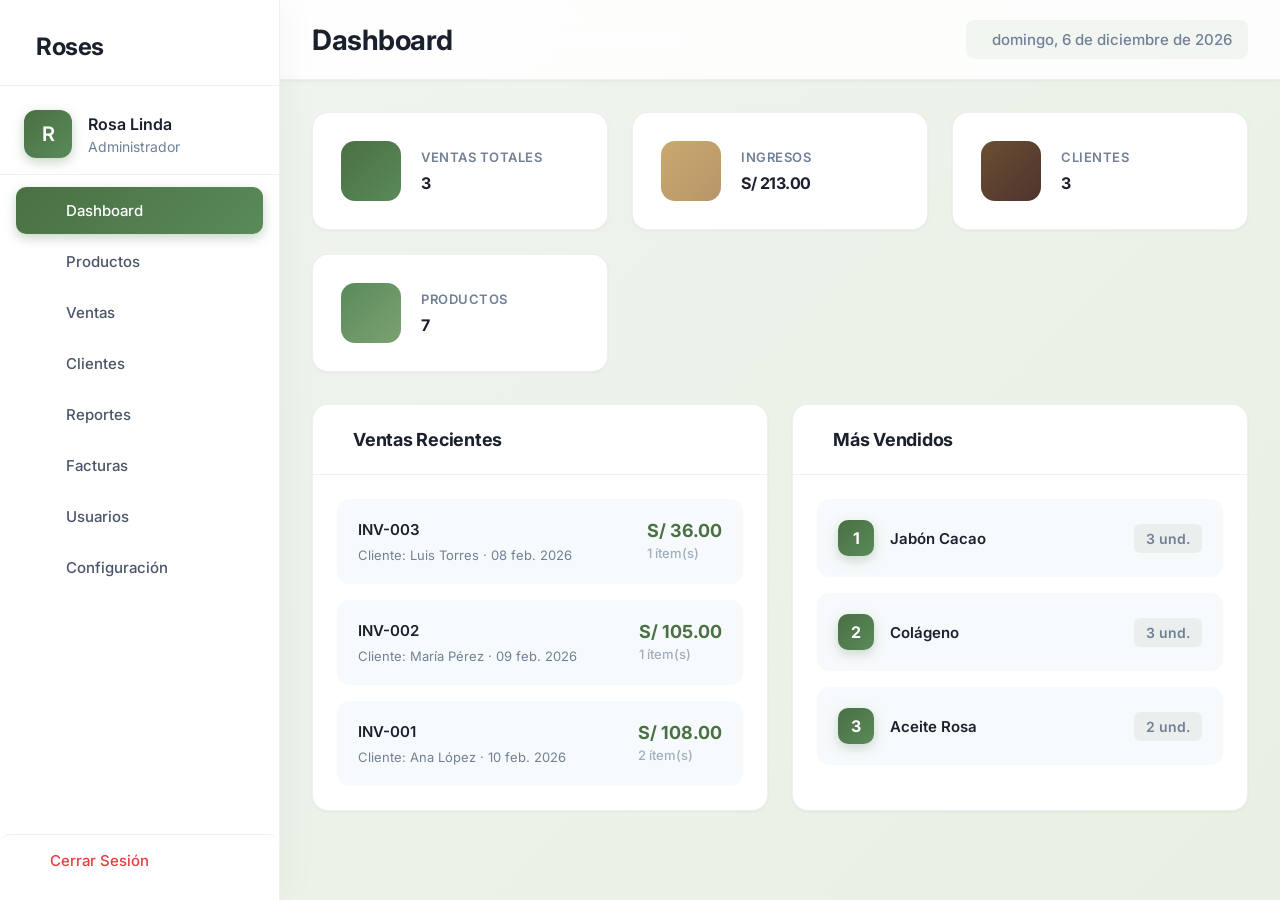
==== crm/admin.html @ fc4eac07 "Add files via upload" ====
<!DOCTYPE html>
<html lang="es">
<head>
  <meta charset="UTF-8" />
  <meta name="viewport" content="width=device-width, initial-scale=1.0"/>
  <title>Roses Bienestar CRM</title>
  <link href="https://fonts.googleapis.com/css2?family=Playfair+Display:wght@700;900&family=Inter:wght@400;500;600;700&display=swap" rel="stylesheet">
<link rel="stylesheet" href="https://use.fontawesome.com/releases/v6.4.0/css/all.css" crossorigin="anonymous">  <link rel="stylesheet" href="css/admin.css" type="text/css" />
  <link rel="stylesheet" href="css/pages.css" type="text/css" />
  <script src="/assets/js/toast.js" defer></script>
  <script src="js/admin.js" defer></script>
  <script src="js/pages.js" defer></script>

</head>

<body class="admin-body">
<div class="admin-container">

  <!-- ── SIDEBAR ── -->
  <aside class="admin-sidebar" id="adminSidebar">
    <div class="sidebar-header">
      <div class="logo-admin"><i class="fas fa-leaf"></i> <span>Roses</span></div>
      <button class="sidebar-close" id="sidebarClose"><i class="fas fa-times"></i></button>
    </div>

    <div class="user-info">
      <div class="user-avatar">R</div>
      <div class="user-details">
        <h3>Rosa Linda</h3>
        <p>Administrador</p>
      </div>
    </div>

    <nav class="admin-menu">
      <a href="#dashboard"   class="menu-item active" data-view="dashboard"><i class="fas fa-th-large"></i><span>Dashboard</span></a>
      <a href="#productos"   class="menu-item" data-view="products"><i class="fas fa-box"></i><span>Productos</span></a>
      <a href="#ventas"      class="menu-item" data-view="sales"><i class="fas fa-shopping-cart"></i><span>Ventas</span></a>
      <a href="#clientes"    class="menu-item" data-view="clients"><i class="fas fa-users"></i><span>Clientes</span></a>
      <a href="#reportes"    class="menu-item" data-view="reports"><i class="fas fa-chart-bar"></i><span>Reportes</span></a>
      <a href="#facturas"    class="menu-item" data-view="invoices"><i class="fas fa-file-invoice"></i><span>Facturas</span></a>
      <a href="#usuarios"    class="menu-item" data-view="users"><i class="fas fa-user-tie"></i><span>Usuarios</span></a>
      <a href="#configuracion" class="menu-item" data-view="settings"><i class="fas fa-cog"></i><span>Configuración</span></a>
    </nav>

    <a href="#" class="menu-item logout"><i class="fas fa-sign-out-alt"></i><span>Cerrar Sesión</span></a>
  </aside>

  <!-- ── MAIN ── -->
  <main class="admin-main">
    <div class="admin-topbar">
      <button class="sidebar-toggle" id="sidebarToggle"><i class="fas fa-bars"></i></button>
      <h1 class="page-title" id="pageTitle">Dashboard</h1>
      <div class="topbar-right">
        <div class="current-date">
          <i class="fas fa-calendar-alt"></i>
          <span id="currentDate"></span>
        </div>
      </div>
    </div>

    <div class="admin-content">

      <!-- ═══════════ DASHBOARD ═══════════ -->
      <section id="view-dashboard" class="view active">
        <section class="stats-grid">
          <div class="stat-card">
            <div class="stat-icon sales"><i class="fas fa-arrow-up"></i></div>
            <div class="stat-info"><h3>Ventas Totales</h3><p class="stat-value" id="dashSalesCount">0</p></div>
          </div>
          <div class="stat-card">
            <div class="stat-icon income"><i class="fas fa-money-bill-wave"></i></div>
            <div class="stat-info"><h3>Ingresos</h3><p class="stat-value" id="dashIncome">S/ 0.00</p></div>
          </div>
          <div class="stat-card">
            <div class="stat-icon clients"><i class="fas fa-users"></i></div>
            <div class="stat-info"><h3>Clientes</h3><p class="stat-value" id="dashClientsCount">0</p></div>
          </div>
          <div class="stat-card">
            <div class="stat-icon products"><i class="fas fa-box-open"></i></div>
            <div class="stat-info"><h3>Productos</h3><p class="stat-value" id="dashProductCount">0</p></div>
          </div>
        </section>

        <div class="dashboard-grid">
          <section class="dashboard-card">
            <div class="card-header">
              <h2 class="card-title"><i class="fas fa-chart-line"></i> Ventas Recientes</h2>
            </div>
            <div class="card-body">
              <div class="sales-list" id="dashRecentSales">
                <div class="empty-products" style="padding:2rem;">
                  <i class="fas fa-shopping-cart" style="font-size:2rem;display:block;margin-bottom:0.5rem;opacity:0.2;"></i>
                  <p>Sin ventas aún</p>
                </div>
              </div>
            </div>
          </section>

          <section class="dashboard-card">
            <div class="card-header">
              <h2 class="card-title"><i class="fas fa-star"></i> Más Vendidos</h2>
            </div>
            <div class="card-body">
              <div class="products-list" id="dashTopProducts">
                <div class="empty-products" style="padding:2rem;">
                  <i class="fas fa-box" style="font-size:2rem;display:block;margin-bottom:0.5rem;opacity:0.2;"></i>
                  <p>Sin datos aún</p>
                </div>
              </div>
            </div>
          </section>
        </div>
      </section>

      <!-- ═══════════ PRODUCTOS ═══════════ -->
      <section id="view-products" class="view">
        <div class="products-header">
          <div class="products-header-left">
            <h2>Catálogo de Productos</h2>
            <span id="productsCount">0 productos registrados</span>
          </div>
          <button class="btn-add-product" id="btnAddProduct">
            <i class="fas fa-plus"></i> Nuevo Producto
          </button>
        </div>
        <div class="products-toolbar">
          <div class="search-box">
            <i class="fas fa-search"></i>
            <input type="text" id="searchProducts" placeholder="Buscar productos...">
          </div>
          <select class="filter-select" id="filterCategory">
            <option value="">Todas las categorías</option>
          </select>
          <button type="button" class="btn-manage-cats-toolbar" id="btnManageCatsToolbar">
            <i class="fas fa-tags"></i> Categorías
          </button>
        </div>
        <div class="product-cards-grid" id="productCardsGrid"></div>
      </section>

      <!-- ═══════════ VENTAS ═══════════ -->
      <section id="view-sales" class="view">
        <div class="page-header">
          <div class="page-header-left">
            <h2>Gestión de Ventas</h2>
            <span id="salesCountLabel">0 ventas registradas</span>
          </div>
          <button class="btn-add-product" id="btnAddSale">
            <i class="fas fa-plus"></i> Nueva Venta
          </button>
        </div>

        <div class="page-stats-row">
          <div class="mini-stat">
            <i class="fas fa-money-bill-wave"></i>
            <div><span id="salesTotalIncome">S/ 0.00</span><p>Total ingresos</p></div>
          </div>
          <div class="mini-stat">
            <i class="fas fa-shopping-bag"></i>
            <div><span id="salesTotalItems">0</span><p>Ítems vendidos</p></div>
          </div>
          <div class="mini-stat">
            <i class="fas fa-check-circle"></i>
            <div><span id="salesPaidCount">0</span><p>Ventas pagadas</p></div>
          </div>
          <div class="mini-stat">
            <i class="fas fa-clock"></i>
            <div><span id="salesPendingCount">0</span><p>Pendientes</p></div>
          </div>
        </div>

        <div class="products-toolbar">
          <div class="search-box">
            <i class="fas fa-search"></i>
            <input type="text" id="searchSales" placeholder="Buscar por factura o cliente...">
          </div>
          <select class="filter-select" id="filterSalesStatus">
            <option value="">Todos los estados</option>
            <option value="pagado">Pagado</option>
            <option value="pendiente">Pendiente</option>
            <option value="cancelado">Cancelado</option>
          </select>
        </div>

        <div class="table-wrapper">
          <table class="data-table" id="salesTable">
            <thead>
              <tr>
                <th>Factura</th>
                <th>Cliente</th>
                <th>Fecha</th>
                <th>Ítems</th>
                <th>Total</th>
                <th>Estado</th>
                <th>Acciones</th>
              </tr>
            </thead>
            <tbody id="salesTableBody"></tbody>
          </table>
        </div>

        <!-- Vista móvil: tarjetas -->
        <div class="mobile-list" id="salesMobileList"></div>
      </section>

      <!-- ═══════════ CLIENTES ═══════════ -->
      <section id="view-clients" class="view">
        <div class="page-header">
          <div class="page-header-left">
            <h2>Gestión de Clientes</h2>
            <span id="clientsCountLabel">0 clientes registrados</span>
          </div>
          <button class="btn-add-product" id="btnAddClient">
            <i class="fas fa-user-plus"></i> Nuevo Cliente
          </button>
        </div>

        <div class="products-toolbar">
          <div class="search-box">
            <i class="fas fa-search"></i>
            <input type="text" id="searchClients" placeholder="Buscar por nombre, email o teléfono...">
          </div>
          <select class="filter-select" id="filterClientsStatus">
            <option value="">Todos</option>
            <option value="activo">Activos</option>
            <option value="inactivo">Inactivos</option>
          </select>
        </div>

        <div class="clients-grid" id="clientsGrid"></div>
      </section>

      <!-- ═══════════ REPORTES ═══════════ -->
      <section id="view-reports" class="view">
        <div class="page-header">
          <div class="page-header-left">
            <h2>Reportes y Análisis</h2>
            <span>Resumen general del negocio</span>
          </div>
          <div style="display:flex;gap:0.75rem;flex-wrap:wrap;">
            <select class="filter-select" id="reportPeriod">
              <option value="week">Esta semana</option>
              <option value="month" selected>Este mes</option>
              <option value="year">Este año</option>
              <option value="all">Todo el tiempo</option>
            </select>
            <button class="btn-export" id="btnExportReport">
              <i class="fas fa-download"></i> Exportar
            </button>
          </div>
        </div>

        <div class="reports-grid">
          <div class="report-card big">
            <div class="report-card-header">
              <h3><i class="fas fa-chart-line"></i> Ingresos por Mes</h3>
            </div>
            <div class="report-chart-area" id="incomeChartArea">
              <div class="chart-bars" id="incomeChart"></div>
            </div>
          </div>

          <div class="report-card">
            <div class="report-card-header">
              <h3><i class="fas fa-tags"></i> Ventas por Categoría</h3>
            </div>
            <div class="report-list" id="categoryReport"></div>
          </div>

          <div class="report-card">
            <div class="report-card-header">
              <h3><i class="fas fa-trophy"></i> Top Clientes</h3>
            </div>
            <div class="report-list" id="topClientsReport"></div>
          </div>

          <div class="report-card">
            <div class="report-card-header">
              <h3><i class="fas fa-box"></i> Stock Bajo</h3>
            </div>
            <div class="report-list" id="lowStockReport"></div>
          </div>
        </div>
      </section>

      <!-- ═══════════ FACTURAS ═══════════ -->
      <section id="view-invoices" class="view">
        <div class="page-header">
          <div class="page-header-left">
            <h2>Facturas</h2>
            <span id="invoicesCountLabel">0 facturas emitidas</span>
          </div>
          <button class="btn-add-product" id="btnAddInvoice">
            <i class="fas fa-plus"></i> Nueva Factura
          </button>
        </div>

        <div class="products-toolbar">
          <div class="search-box">
            <i class="fas fa-search"></i>
            <input type="text" id="searchInvoices" placeholder="Buscar por número o cliente...">
          </div>
          <select class="filter-select" id="filterInvoiceStatus">
            <option value="">Todos los estados</option>
            <option value="emitida">Emitida</option>
            <option value="pagada">Pagada</option>
            <option value="vencida">Vencida</option>
            <option value="anulada">Anulada</option>
          </select>
        </div>

        <div class="table-wrapper">
          <table class="data-table" id="invoicesTable">
            <thead>
              <tr>
                <th>N° Factura</th>
                <th>Cliente</th>
                <th>Emisión</th>
                <th>Vencimiento</th>
                <th>Subtotal</th>
                <th>IGV</th>
                <th>Total</th>
                <th>Estado</th>
                <th>Acciones</th>
              </tr>
            </thead>
            <tbody id="invoicesTableBody"></tbody>
          </table>
        </div>

        <!-- Vista móvil: tarjetas -->
        <div class="mobile-list" id="invoicesMobileList"></div>
      </section>

      <!-- ═══════════ USUARIOS ═══════════ -->
      <section id="view-users" class="view">
        <div class="page-header">
          <div class="page-header-left">
            <h2>Usuarios del Sistema</h2>
            <span id="usersCountLabel">0 usuarios registrados</span>
          </div>
          <button class="btn-add-product" id="btnAddUser">
            <i class="fas fa-user-plus"></i> Nuevo Usuario
          </button>
        </div>

        <div class="users-grid" id="usersGrid"></div>
      </section>

      <!-- ═══════════ CONFIGURACIÓN ═══════════ -->
      <section id="view-settings" class="view">
        <div class="page-header">
          <div class="page-header-left">
            <h2>Configuración</h2>
            <span>Personaliza tu sistema</span>
          </div>
        </div>

        <div class="settings-grid">

          <div class="settings-card">
            <div class="settings-card-header">
              <i class="fas fa-store"></i>
              <h3>Datos del Negocio</h3>
            </div>
            <div class="settings-body">
              <div class="form-group" style="margin-bottom:1rem;">
                <label>Nombre del negocio</label>
                <input type="text" id="settingBusinessName" value="Roses Bienestar">
              </div>
              <div class="form-group" style="margin-bottom:1rem;">
                <label>RUC / DNI</label>
                <input type="text" id="settingRUC" placeholder="20XXXXXXXXX">
              </div>
              <div class="form-group" style="margin-bottom:1rem;">
                <label>Dirección</label>
                <input type="text" id="settingAddress" placeholder="Calle, N°, Ciudad">
              </div>
              <div class="form-group" style="margin-bottom:1rem;">
                <label>Teléfono</label>
                <input type="text" id="settingPhone" placeholder="+51 9XX XXX XXX">
              </div>
              <div class="form-group" style="margin-bottom:1.5rem;">
                <label>Email de contacto</label>
                <input type="email" id="settingEmail" placeholder="contacto@roses.pe">
              </div>
              <button class="btn btn-primary" onclick="saveSettings()">
                <i class="fas fa-save"></i> Guardar cambios
              </button>
            </div>
          </div>

          <div class="settings-card">
            <div class="settings-card-header">
              <i class="fas fa-file-invoice"></i>
              <h3>Configuración de Facturas</h3>
            </div>
            <div class="settings-body">
              <div class="form-group" style="margin-bottom:1rem;">
                <label>Prefijo de factura</label>
                <input type="text" id="settingInvPrefix" value="INV-" placeholder="INV-">
              </div>
              <div class="form-group" style="margin-bottom:1rem;">
                <label>IGV (%)</label>
                <input type="number" id="settingIGV" value="18" min="0" max="100">
              </div>
              <div class="form-group" style="margin-bottom:1rem;">
                <label>Días de vencimiento</label>
                <input type="number" id="settingDueDays" value="30" min="1">
              </div>
              <div class="form-group" style="margin-bottom:1rem;">
                <label>Nota en facturas</label>
                <textarea id="settingInvNote" rows="3" placeholder="Gracias por su compra..."></textarea>
              </div>
              <button class="btn btn-primary" onclick="saveSettings()">
                <i class="fas fa-save"></i> Guardar cambios
              </button>
            </div>
          </div>

          <div class="settings-card">
            <div class="settings-card-header">
              <i class="fas fa-shield-alt"></i>
              <h3>Seguridad</h3>
            </div>
            <div class="settings-body">
              <div class="form-group" style="margin-bottom:1rem;">
                <label>Contraseña actual</label>
                <input type="password" placeholder="••••••••">
              </div>
              <div class="form-group" style="margin-bottom:1rem;">
                <label>Nueva contraseña</label>
                <input type="password" placeholder="••••••••">
              </div>
              <div class="form-group" style="margin-bottom:1.5rem;">
                <label>Confirmar contraseña</label>
                <input type="password" placeholder="••••••••">
              </div>
              <button class="btn btn-primary" onclick="showToast('Contraseña actualizada ✓')">
                <i class="fas fa-lock"></i> Cambiar contraseña
              </button>
            </div>
          </div>

          <div class="settings-card danger-zone">
            <div class="settings-card-header">
              <i class="fas fa-exclamation-triangle"></i>
              <h3>Zona de Peligro</h3>
            </div>
            <div class="settings-body">
              <p class="danger-desc">Estas acciones son irreversibles. Procede con cuidado.</p>
              <div style="display:flex;flex-direction:column;gap:0.75rem;margin-top:1rem;">
                <button class="btn btn-danger" onclick="if(confirm('¿Limpiar TODAS las ventas? Esta acción no se puede deshacer.')) { allSales=[]; saveSales(); renderSalesTable(); showToast('Ventas eliminadas'); }">
                  <i class="fas fa-trash-alt"></i> Limpiar todas las ventas
                </button>
                <button class="btn btn-danger" onclick="if(confirm('¿Eliminar TODOS los clientes?')) { allClients=[]; saveClients(); renderClientsGrid(); showToast('Clientes eliminados'); }">
                  <i class="fas fa-users-slash"></i> Eliminar todos los clientes
                </button>
                <button class="btn btn-danger" onclick="if(confirm('¿Restablecer TODO el sistema? Se perderán todos los datos.')) { localStorage.clear(); location.reload(); }">
                  <i class="fas fa-bomb"></i> Resetear sistema completo
                </button>
              </div>
            </div>
          </div>

        </div>
      </section>

    </div><!-- /admin-content -->
  </main>

  <!-- LOADER -->
  <div class="loading-overlay" id="pageLoader">
    <i class="fas fa-leaf loader-icon"></i>
  </div>

  <!-- ═══════════════ MODAL PRODUCTO ═══════════════ -->
  <div class="product-modal-overlay" id="productModalOverlay">
    <div class="product-modal">
      <div class="product-modal-header">
        <h2 id="modalTitle">Nuevo Producto</h2>
        <button class="modal-close" id="btnCloseModal"><i class="fas fa-times"></i></button>
      </div>
      <div class="product-modal-body">
        <form id="productForm">
          <div class="form-row" style="margin-bottom:1.2rem;">
            <div class="form-group">
              <label>ID</label>
              <input type="number" id="productId" disabled>
            </div>
            <div class="form-group">
              <label>Nombre *</label>
              <input type="text" id="productName" required placeholder="Ej: Aceite de Romero">
            </div>
          </div>
          <div class="form-row" style="margin-bottom:1.2rem;">
            <div class="form-group">
              <label>Imagen *</label>
              <div style="display:flex;gap:0.7rem;">
                <input type="url" id="productImage" placeholder="URL de imagen" required style="flex:1;">
                <input type="file" id="fileInput" accept="image/*" style="display:none;">
                <button type="button" class="btn-upload-image" id="btnUploadImage">
                  <i class="fas fa-cloud-upload-alt"></i> Subir
                </button>
              </div>
              <div style="margin-top:0.75rem;">
                <img id="imagePreview" src="" alt="Vista previa"
                     style="max-width:160px;border-radius:10px;display:none;box-shadow:0 4px 12px rgba(0,0,0,0.1);">
              </div>
            </div>
            <div class="form-group">
              <label>Categoría *</label>
              <div class="category-field-wrapper">
                <select id="productCategory" required>
                  <option value="">-- Seleccionar --</option>
                </select>
                <button type="button" class="btn-manage-cats" id="btnManageCatsForm" title="Gestionar categorías">
                  <i class="fas fa-tags"></i> Gestionar
                </button>
              </div>
            </div>
          </div>
          <div class="form-group" style="margin-bottom:1.2rem;">
            <label>Descripción *</label>
            <textarea id="productDescription" rows="3" required placeholder="Descripción del producto..."></textarea>
          </div>
          <div class="form-row" style="margin-bottom:1.2rem;">
            <div class="form-group">
              <label>Stock *</label>
              <input type="number" id="productStock" min="0" required placeholder="Ej: 50">
            </div>
            <div class="form-group">
              <label>¿Destacar?</label>
              <div class="checkbox-group">
                <input type="checkbox" id="productBestSelling">
                <label for="productBestSelling">Marcar como más vendido</label>
              </div>
            </div>
          </div>
          <div style="margin-bottom:1.5rem;">
            <label class="presentations-label">Presentaciones *</label>
            <div style="margin-top:0.7rem;" id="presentationsContainer"></div>
            <button type="button" class="btn-add-presentation-modal" id="btnAddPresentation">
              <i class="fas fa-plus"></i> Agregar Presentación
            </button>
          </div>
          <div class="form-actions">
            <button type="button" class="btn btn-secondary" id="btnCancelForm">Cancelar</button>
            <button type="submit" class="btn btn-primary">
              <i class="fas fa-save"></i> Guardar Producto
            </button>
          </div>
        </form>
      </div>
    </div>
  </div>

  <!-- ═══════════════ MODAL VENTA ═══════════════ -->
  <div class="product-modal-overlay" id="saleModalOverlay">
    <div class="product-modal" style="max-width:680px;">
      <div class="product-modal-header" style="background:linear-gradient(135deg,#2d7dd2,#4a9eda);">
        <h2 id="saleModalTitle">Nueva Venta</h2>
        <button class="modal-close" id="btnCloseSaleModal"><i class="fas fa-times"></i></button>
      </div>
      <div class="product-modal-body">
        <form id="saleForm">
          <div class="form-row" style="margin-bottom:1.2rem;">
            <div class="form-group">
              <label>N° Factura</label>
              <input type="text" id="saleInvoice" readonly style="background:#f7fafc;">
            </div>
            <div class="form-group">
              <label>Fecha *</label>
              <input type="date" id="saleDate" required>
            </div>
          </div>
          <div class="form-row" style="margin-bottom:1.2rem;">
            <div class="form-group">
              <label>Cliente *</label>
              <select id="saleClient" required>
                <option value="">-- Seleccionar cliente --</option>
              </select>
            </div>
            <div class="form-group">
              <label>Estado *</label>
              <select id="saleStatus" required>
                <option value="pagado">Pagado</option>
                <option value="pendiente">Pendiente</option>
                <option value="cancelado">Cancelado</option>
              </select>
            </div>
          </div>
          <div style="margin-bottom:1rem;">
            <label class="presentations-label">Productos vendidos *</label>
            <div id="saleItemsContainer" style="margin-top:0.7rem;"></div>
            <button type="button" class="btn-add-presentation-modal" id="btnAddSaleItem">
              <i class="fas fa-plus"></i> Agregar producto
            </button>
          </div>
          <div class="sale-total-row">
            <span>Total:</span>
            <strong id="saleTotalDisplay">S/ 0.00</strong>
          </div>
          <div class="form-group" style="margin-bottom:1.2rem;">
            <label>Notas</label>
            <textarea id="saleNotes" rows="2" placeholder="Observaciones opcionales..."></textarea>
          </div>
          <div class="form-actions">
            <button type="button" class="btn btn-secondary" id="btnCancelSaleForm">Cancelar</button>
            <button type="submit" class="btn btn-primary" style="background:linear-gradient(135deg,#2d7dd2,#4a9eda);">
              <i class="fas fa-save"></i> Registrar Venta
            </button>
          </div>
        </form>
      </div>
    </div>
  </div>

  <!-- ═══════════════ MODAL CLIENTE ═══════════════ -->
  <div class="product-modal-overlay" id="clientModalOverlay">
    <div class="product-modal" style="max-width:580px;">
      <div class="product-modal-header" style="background:linear-gradient(135deg,#6b4e31,#8b6343);">
        <h2 id="clientModalTitle">Nuevo Cliente</h2>
        <button class="modal-close" id="btnCloseClientModal"><i class="fas fa-times"></i></button>
      </div>
      <div class="product-modal-body">
        <form id="clientForm">
          <div class="form-row" style="margin-bottom:1.2rem;">
            <div class="form-group">
              <label>Nombre completo *</label>
              <input type="text" id="clientName" required placeholder="Ej: Ana López">
            </div>
            <div class="form-group">
              <label>DNI / RUC</label>
              <input type="text" id="clientDNI" placeholder="12345678">
            </div>
          </div>
          <div class="form-row" style="margin-bottom:1.2rem;">
            <div class="form-group">
              <label>Email</label>
              <input type="email" id="clientEmail" placeholder="correo@ejemplo.com">
            </div>
            <div class="form-group">
              <label>Teléfono</label>
              <input type="text" id="clientPhone" placeholder="+51 9XX XXX XXX">
            </div>
          </div>
          <div class="form-group" style="margin-bottom:1.2rem;">
            <label>Dirección</label>
            <input type="text" id="clientAddress" placeholder="Calle, N°, Ciudad">
          </div>
          <div class="form-row" style="margin-bottom:1.2rem;">
            <div class="form-group">
              <label>Estado</label>
              <select id="clientStatus">
                <option value="activo">Activo</option>
                <option value="inactivo">Inactivo</option>
              </select>
            </div>
            <div class="form-group">
              <label>Notas</label>
              <input type="text" id="clientNotes" placeholder="Observaciones...">
            </div>
          </div>
          <div class="form-actions">
            <button type="button" class="btn btn-secondary" id="btnCancelClientForm">Cancelar</button>
            <button type="submit" class="btn btn-primary" style="background:linear-gradient(135deg,#6b4e31,#8b6343);">
              <i class="fas fa-save"></i> Guardar Cliente
            </button>
          </div>
        </form>
      </div>
    </div>
  </div>

  <!-- ═══════════════ MODAL USUARIO ═══════════════ -->
  <div class="product-modal-overlay" id="userModalOverlay">
    <div class="product-modal" style="max-width:520px;">
      <div class="product-modal-header" style="background:linear-gradient(135deg,#553c9a,#7c52d4);">
        <h2 id="userModalTitle">Nuevo Usuario</h2>
        <button class="modal-close" id="btnCloseUserModal"><i class="fas fa-times"></i></button>
      </div>
      <div class="product-modal-body">
        <form id="userForm">
          <div class="form-row" style="margin-bottom:1.2rem;">
            <div class="form-group">
              <label>Nombre completo *</label>
              <input type="text" id="userName" required placeholder="Ej: Rosa Linda">
            </div>
            <div class="form-group">
              <label>Usuario *</label>
              <input type="text" id="userUsername" required placeholder="rosal">
            </div>
          </div>
          <div class="form-row" style="margin-bottom:1.2rem;">
            <div class="form-group">
              <label>Email *</label>
              <input type="email" id="userEmail" required placeholder="usuario@roses.pe">
            </div>
            <div class="form-group">
              <label>Rol *</label>
              <select id="userRole" required>
                <option value="administrador">Administrador</option>
                <option value="vendedor">Vendedor</option>
                <option value="almacen">Almacén</option>
                <option value="contador">Contador</option>
              </select>
            </div>
          </div>
          <div class="form-row" style="margin-bottom:1.2rem;">
            <div class="form-group">
              <label>Contraseña *</label>
              <input type="password" id="userPassword" placeholder="••••••••">
            </div>
            <div class="form-group">
              <label>Estado</label>
              <select id="userStatus">
                <option value="activo">Activo</option>
                <option value="inactivo">Inactivo</option>
              </select>
            </div>
          </div>
          <div class="form-actions">
            <button type="button" class="btn btn-secondary" id="btnCancelUserForm">Cancelar</button>
            <button type="submit" class="btn btn-primary" style="background:linear-gradient(135deg,#553c9a,#7c52d4);">
              <i class="fas fa-save"></i> Guardar Usuario
            </button>
          </div>
        </form>
      </div>
    </div>
  </div>

</div><!-- /admin-container -->

<!-- MODAL GESTIÓN DE CATEGORÍAS -->
<div class="cat-modal-overlay" id="catModalOverlay">
  <div class="cat-modal">
    <div class="cat-modal-header">
      <h2><i class="fas fa-tags"></i> Gestionar Categorías</h2>
      <button class="modal-close" id="btnCloseCatModal"><i class="fas fa-times"></i></button>
    </div>
    <div class="cat-modal-body">
      <div class="cat-add-row">
        <input type="text" id="newCatInput" placeholder="Nueva categoría (ej: Cremas, Sueros...)" maxlength="40">
        <button type="button" class="btn-cat-add" id="btnSaveCat">
          <i class="fas fa-plus"></i> Agregar
        </button>
      </div>
      <p class="cat-list-label">Categorías disponibles</p>
      <div class="cat-chips-list" id="catChipsList"></div>
    </div>
  </div>
</div>

<div class="sidebar-overlay" id="sidebarOverlay"></div>
</body>
</html>
---- crm/css/admin.css ----
:root {
  --primary: #4A7043;
  --primary-dark: #3a5935;
  --primary-light: #5A8A5A;
  --gold: #C9A96E;
  --brown-dark: #6B4E31;
  --moss-light: #f0f5f0;
  --border-light: #e2e8e0;
  --text-dark: #1a202c;
  --text-mid: #4a5568;
  --text-light: #718096;
  --bg: linear-gradient(135deg, #f0f5f0 0%, #e8f0e3 100%);
}

* { margin: 0; padding: 0; box-sizing: border-box; }

html { scroll-behavior: smooth; }

.admin-body {
  background: var(--bg);
  display: flex;
  font-family: 'Inter', -apple-system, BlinkMacSystemFont, sans-serif;
  overflow-x: hidden;
}

/* ── SIDEBAR ── */
.admin-container { display: flex; width: 100%; min-height: 100vh; }

.admin-sidebar {
  width: 280px;
  background: rgba(255,255,255,0.97);
  backdrop-filter: blur(10px);
  color: var(--text-dark);
  display: flex;
  flex-direction: column;
  position: fixed;
  left: 0; top: 0;
  height: 100vh;
  overflow-y: auto;
  z-index: 1000;
  transition: transform 0.3s cubic-bezier(0.4,0,0.2,1);
  border-right: 1px solid rgba(0,0,0,0.06);
  box-shadow: 0 0 40px rgba(0,0,0,0.05);
}

.sidebar-header {
  padding: 2rem 1.5rem 1.5rem;
  display: flex;
  align-items: center;
  justify-content: space-between;
  border-bottom: 1px solid rgba(0,0,0,0.06);
}

.logo-admin {
  display: flex; align-items: center; gap: 0.75rem;
  font-size: 1.5rem; font-weight: 700; color: var(--text-dark); letter-spacing: -0.5px;
}
.logo-admin i { font-size: 1.75rem; color: var(--primary); }

.sidebar-close {
  display: none; background: none; border: none; color: var(--text-mid);
  font-size: 1.5rem; cursor: pointer; padding: 0.5rem;
  min-width: 40px; min-height: 40px; transition: color 0.2s;
  -webkit-tap-highlight-color: transparent;
}
.sidebar-close:hover { color: var(--text-dark); }

.user-info {
  padding: 1.5rem 1.5rem 1rem;
  display: flex; align-items: center; gap: 1rem;
}
.user-avatar {
  width: 48px; height: 48px; border-radius: 12px;
  background: linear-gradient(135deg, var(--primary), var(--primary-light));
  display: flex; align-items: center; justify-content: center;
  font-weight: 600; color: white; font-size: 1.25rem;
  box-shadow: 0 4px 12px rgba(74,112,67,0.3);
}
.user-details h3 { color: var(--text-dark); font-size: 1rem; margin-bottom: 0.25rem; font-weight: 600; }
.user-details p { color: var(--text-light); font-size: 0.875rem; }

.admin-menu {
  flex: 1; padding: 0.75rem 1rem 1rem;
  display: flex; flex-direction: column; gap: 0.25rem;
  border-top: 1px solid rgba(0,0,0,0.06);
}

.admin-menu a, .menu-item {
  padding: 0.875rem 1rem; color: var(--text-mid);
  text-decoration: none; display: flex; align-items: center;
  gap: 0.875rem; transition: all 0.2s cubic-bezier(0.4,0,0.2,1);
  font-size: 0.9375rem; border-radius: 10px; font-weight: 500;
  cursor: pointer; -webkit-tap-highlight-color: transparent; user-select: none;
}
.admin-menu a:hover, .menu-item:hover {
  color: var(--primary); background: rgba(74,112,67,0.08); transform: translateX(4px);
}
.admin-menu a.active, .menu-item.active {
  background: linear-gradient(135deg, var(--primary), var(--primary-light));
  color: white; box-shadow: 0 4px 12px rgba(74,112,67,0.3);
}
.admin-menu a i, .menu-item i { width: 20px; text-align: center; font-size: 1.125rem; }

.menu-item.logout {
  margin: auto 0 1rem; border-top: 1px solid rgba(0,0,0,0.06);
  padding-top: 1rem; color: #e53e3e;
}
.menu-item.logout:hover { color: #c53030; background: rgba(229,62,62,0.08); }

/* ── MAIN ── */
.admin-main { flex: 1; margin-left: 280px; min-height: 100vh; transition: margin-left 0.3s; }

.admin-topbar {
  background: rgba(255,255,255,0.85);
  backdrop-filter: blur(20px);
  padding: 1.25rem 2rem;
  display: flex; align-items: center; gap: 1.5rem;
  box-shadow: 0 1px 3px rgba(0,0,0,0.05);
  position: sticky; top: 0; z-index: 100;
  border-bottom: 1px solid rgba(0,0,0,0.06);
}

.sidebar-toggle {
  display: none; background: none; border: none;
  font-size: 1.5rem; cursor: pointer; color: var(--text-dark);
  padding: 0.5rem; min-width: 44px; min-height: 44px;
  transition: color 0.2s; -webkit-tap-highlight-color: transparent;
}
.sidebar-toggle:hover { color: var(--primary); }

.page-title { font-size: 1.75rem; font-weight: 700; color: var(--text-dark); margin: 0; letter-spacing: -0.5px; }

.topbar-right { margin-left: auto; }
.current-date {
  display: flex; align-items: center; gap: 0.625rem;
  color: var(--text-light); font-size: 0.9375rem;
  padding: 0.625rem 1rem; background: rgba(74,112,67,0.06);
  border-radius: 8px; font-weight: 500;
}
.current-date i { color: var(--primary); font-size: 1.125rem; }

.admin-content { padding: 2rem; max-width: 100%; }

/* ── VIEWS ── */
.view { display: none; opacity: 0; transform: translateY(10px); transition: all 0.35s cubic-bezier(0.34,1.56,0.64,1); }
.view.active { display: block; opacity: 1; transform: translateY(0); }

/* ── STATS ── */
.stats-grid {
  display: grid; grid-template-columns: repeat(auto-fit, minmax(220px,1fr));
  gap: 1.5rem; margin-bottom: 2rem;
}
.stat-card {
  background: white; padding: 1.75rem; border-radius: 16px;
  display: flex; align-items: center; gap: 1.25rem;
  box-shadow: 0 1px 3px rgba(0,0,0,0.05); transition: all 0.3s;
  border: 1px solid rgba(0,0,0,0.06);
}
.stat-card:hover { transform: translateY(-4px); box-shadow: 0 12px 24px rgba(0,0,0,0.1); }

.stat-icon {
  width: 60px; height: 60px; border-radius: 14px;
  display: flex; align-items: center; justify-content: center;
  font-size: 1.5rem; color: white; flex-shrink: 0;
}
.stat-icon.sales { background: linear-gradient(135deg, var(--primary), var(--primary-light)); }
.stat-icon.income { background: linear-gradient(135deg, var(--gold), #B8956A); }
.stat-icon.clients { background: linear-gradient(135deg, var(--brown-dark), #4E342E); }
.stat-icon.products { background: linear-gradient(135deg, var(--primary-light), #7BA272); }

.stat-info h3 { font-size: 0.8125rem; color: var(--text-light); font-weight: 600; text-transform: uppercase; letter-spacing: 0.5px; margin-bottom: 0.5rem; }
.stat-value { font-size: 1rem; font-weight: 700; color: var(--text-dark); letter-spacing: -0.5px; }

/* ── DASHBOARD GRID ── */
.dashboard-grid { display: grid; grid-template-columns: repeat(auto-fit, minmax(400px,1fr)); gap: 1.5rem; }
.dashboard-card {
  background: white; border-radius: 16px;
  box-shadow: 0 1px 3px rgba(0,0,0,0.05);
  border: 1px solid rgba(0,0,0,0.06); overflow: hidden; transition: all 0.3s;
}
.dashboard-card:hover { box-shadow: 0 12px 24px rgba(0,0,0,0.1); }
.card-header { padding: 1.5rem 1.75rem; border-bottom: 1px solid rgba(0,0,0,0.06); }
.card-title { margin: 0; color: var(--text-dark); font-size: 1.125rem; display: flex; align-items: center; gap: 0.75rem; font-weight: 700; letter-spacing: -0.25px; }
.card-title i { font-size: 1.375rem; color: var(--primary); }
.card-body { padding: 1.5rem; }

.sales-list { display: flex; flex-direction: column; gap: 1rem; }
.sales-item {
  display: flex; justify-content: space-between; align-items: flex-start;
  padding: 1.25rem; background: #f7fafc; border-radius: 12px;
  transition: all 0.2s; border: 1px solid transparent;
}
.sales-item:hover { background: #edf2f7; border-color: rgba(74,112,67,0.2); transform: translateX(4px); }
.sales-invoice { font-weight: 600; color: var(--text-dark); font-size: 0.9375rem; margin-bottom: 0.5rem; }
.sales-meta { font-size: 0.8125rem; color: var(--text-light); }
.amount { font-weight: 700; color: var(--primary); font-size: 1.125rem; margin-bottom: 0.25rem; }
.items { font-size: 0.8125rem; color: #a0aec0; font-weight: 500; }

.products-list { display: flex; flex-direction: column; gap: 1rem; }
.product-item { display: flex; align-items: center; gap: 1rem; padding: 1.25rem; background: #f7fafc; border-radius: 12px; transition: all 0.2s; border: 1px solid transparent; }
.product-item:hover { background: #edf2f7; border-color: rgba(74,112,67,0.2); transform: translateX(4px); }
.product-number { width: 36px; height: 36px; border-radius: 10px; background: linear-gradient(135deg, var(--primary), var(--primary-light)); color: white; display: flex; align-items: center; justify-content: center; font-weight: 700; font-size: 1rem; flex-shrink: 0; box-shadow: 0 4px 12px rgba(74,112,67,0.25); }
.product-name { flex: 1; font-weight: 600; color: var(--text-dark); font-size: 0.9375rem; }
.product-quantity { color: var(--text-light); font-size: 0.875rem; font-weight: 600; padding: 0.375rem 0.75rem; background: rgba(74,112,67,0.08); border-radius: 6px; }

/* ═══════════════════════════════════════════════
    SECCIÓN PRODUCTOS - CARDS RESPONSIVE
═══════════════════════════════════════════════ */

.products-header {
  display: flex;
  align-items: center;
  justify-content: space-between;
  flex-wrap: wrap;
  gap: 1rem;
  margin-bottom: 1.75rem;
}

.products-header-left h2 {
  font-size: 1.1rem;
  font-weight: 700;
  color: var(--text-dark);
}
.products-header-left span {
  font-size: 0.85rem;
  color: var(--text-light);
  font-weight: 400;
}

.btn-add-product {
  display: inline-flex;
  align-items: center;
  gap: 0.6rem;
  background: linear-gradient(135deg, var(--primary), var(--primary-light));
  color: white;
  border: none;
  padding: 0.85rem 1.6rem;
  border-radius: 12px;
  font-size: 0.95rem;
  font-weight: 600;
  cursor: pointer;
  transition: all 0.25s;
  box-shadow: 0 4px 14px rgba(74,112,67,0.3);
  white-space: nowrap;
  -webkit-tap-highlight-color: transparent;
}
.btn-add-product:hover {
  transform: translateY(-2px);
  box-shadow: 0 8px 20px rgba(74,112,67,0.4);
}
.btn-add-product:active { transform: translateY(0); }

/* Search/filter bar */
.products-toolbar {
  display: flex;
  gap: 1rem;
  flex-wrap: wrap;
  margin-bottom: 1.5rem;
}

.search-box {
  flex: 1;
  min-width: 200px;
  position: relative;
}
.search-box i {
  position: absolute;
  left: 1rem;
  top: 50%;
  transform: translateY(-50%);
  color: var(--text-light);
  font-size: 0.95rem;
}
.search-box input {
  width: 100%;
  padding: 0.75rem 1rem 0.75rem 2.75rem;
  border: 1.5px solid var(--border-light);
  border-radius: 12px;
  font-size: 0.9rem;
  outline: none;
  background: white;
  transition: border-color 0.2s, box-shadow 0.2s;
  font-family: inherit;
}
.search-box input:focus {
  border-color: var(--primary);
  box-shadow: 0 0 0 3px rgba(74,112,67,0.12);
}

.filter-select {
  padding: 0.75rem 1.1rem;
  border: 1.5px solid var(--border-light);
  border-radius: 12px;
  font-size: 0.9rem;
  outline: none;
  background: white;
  color: var(--text-mid);
  font-family: inherit;
  cursor: pointer;
  transition: border-color 0.2s;
  min-width: 150px;
}
.filter-select:focus { border-color: var(--primary); box-shadow: 0 0 0 3px rgba(74,112,67,0.12); }

/* Cards grid */
.product-cards-grid {
  display: grid;
  grid-template-columns: repeat(auto-fill, minmax(300px, 1fr));
  gap: 1.25rem;
}

.product-card {
  background: white;
  border-radius: 18px;
  border: 1px solid rgba(0,0,0,0.06);
  box-shadow: 0 2px 8px rgba(0,0,0,0.05);
  overflow: hidden;
  transition: all 0.3s cubic-bezier(0.4,0,0.2,1);
  position: relative;
  display: flex;
  flex-direction: column;
}
.product-card:hover {
  transform: translateY(-5px);
  box-shadow: 0 16px 32px rgba(0,0,0,0.12);
  border-color: rgba(74,112,67,0.2);
}

/* Badge best selling */
.badge-best {
  position: absolute;
  top: 0.75rem; right: 0.75rem;
  background: linear-gradient(135deg, var(--gold), #B8956A);
  color: white; font-size: 0.7rem;
  font-weight: 700; padding: 0.3rem 0.7rem;
  border-radius: 20px; letter-spacing: 0.3px;
  box-shadow: 0 3px 10px rgba(201,169,110,0.4);
  text-transform: uppercase;
}

/* Stock badge */
.badge-stock-low {
  position: absolute;
  top: 0.75rem; left: 0.75rem;
  background: #fff5f5;
  color: #c53030;
  border: 1px solid #fed7d7;
  font-size: 0.7rem; font-weight: 700;
  padding: 0.3rem 0.7rem; border-radius: 20px;
}

.product-card-image {
  width: 100%;
  height: 180px;
  object-fit: cover;
  display: block;
  cursor: pointer;
  transition: transform 0.35s ease;
  background: var(--moss-light);
}
.product-card:hover .product-card-image { transform: scale(1.04); }

.product-card-image-placeholder {
  width: 100%;
  height: 180px;
  background: var(--moss-light);
  display: flex;
  align-items: center;
  justify-content: center;
  color: rgba(74,112,67,0.3);
  font-size: 3rem;
}

.product-card-body {
  padding: 1.1rem 1.25rem;
  flex: 1;
  display: flex;
  flex-direction: column;
  gap: 0.5rem;
}

.product-card-top {
  display: flex;
  align-items: flex-start;
  justify-content: space-between;
  gap: 0.5rem;
}

.product-card-name {
  font-size: 1rem;
  font-weight: 700;
  color: var(--text-dark);
  line-height: 1.3;
  flex: 1;
}

.product-card-id {
  font-size: 0.75rem;
  color: var(--text-light);
  background: #f7fafc;
  padding: 0.2rem 0.5rem;
  border-radius: 6px;
  font-weight: 600;
  white-space: nowrap;
  flex-shrink: 0;
}

.product-card-category {
  display: inline-flex;
  align-items: center;
  gap: 0.35rem;
  font-size: 0.78rem;
  font-weight: 600;
  color: var(--primary);
  background: rgba(74,112,67,0.08);
  padding: 0.3rem 0.75rem;
  border-radius: 20px;
  width: fit-content;
}

.product-card-desc {
  font-size: 0.82rem;
  color: var(--text-light);
  line-height: 1.5;
  display: -webkit-box;
  -webkit-line-clamp: 2;
  -webkit-box-orient: vertical;
  overflow: hidden;
}

.product-card-divider {
  height: 1px;
  background: rgba(0,0,0,0.05);
  margin: 0.25rem 0;
}

.product-card-meta {
  display: flex;
  align-items: center;
  justify-content: space-between;
}

.product-card-price {
  font-size: 1.1rem;
  font-weight: 800;
  color: var(--primary);
  letter-spacing: -0.5px;
}
.product-card-price span {
  font-size: 0.75rem;
  font-weight: 500;
  color: var(--text-light);
  margin-left: 0.2rem;
}

.product-card-stock {
  font-size: 0.82rem;
  font-weight: 600;
  color: var(--text-light);
  display: flex;
  align-items: center;
  gap: 0.35rem;
}
.product-card-stock i { font-size: 0.75rem; }
.product-card-stock.low { color: #c53030; }

/* Presentations pills */
.product-card-presentations {
  display: flex;
  flex-wrap: wrap;
  gap: 0.4rem;
}
.pres-pill {
  background: #f7fafc;
  border: 1px solid var(--border-light);
  color: var(--text-mid);
  font-size: 0.75rem;
  font-weight: 600;
  padding: 0.25rem 0.6rem;
  border-radius: 8px;
}

/* Card actions */
.product-card-actions {
  display: flex;
  gap: 0.6rem;
  padding: 0.9rem 1.25rem;
  border-top: 1px solid rgba(0,0,0,0.05);
  background: #fafcfa;
}

.btn-card-action {
  flex: 1;
  display: flex;
  align-items: center;
  justify-content: center;
  gap: 0.5rem;
  padding: 0.65rem;
  border: none;
  border-radius: 10px;
  font-size: 0.85rem;
  font-weight: 600;
  cursor: pointer;
  transition: all 0.2s;
  font-family: inherit;
  -webkit-tap-highlight-color: transparent;
}
.btn-card-action.edit {
  background: rgba(74,112,67,0.08);
  color: var(--primary);
}
.btn-card-action.edit:hover {
  background: var(--primary);
  color: white;
  box-shadow: 0 4px 12px rgba(74,112,67,0.3);
}
.btn-card-action.delete {
  background: rgba(229,62,62,0.07);
  color: #e53e3e;
}
.btn-card-action.delete:hover {
  background: #e53e3e;
  color: white;
  box-shadow: 0 4px 12px rgba(229,62,62,0.3);
}

/* Empty state */
.empty-products {
  text-align: center;
  padding: 4rem 2rem;
  color: var(--text-light);
}
.empty-products i {
  font-size: 3.5rem;
  color: rgba(74,112,67,0.2);
  margin-bottom: 1rem;
  display: block;
}
.empty-products h3 { font-size: 1.1rem; color: var(--text-mid); margin-bottom: 0.5rem; }
.empty-products p { font-size: 0.9rem; }

/* ── LOADING ── */
.loading-overlay {
  position: fixed; inset: 0;
  background: rgba(240,245,240,0.85);
  backdrop-filter: blur(6px);
  display: none; place-items: center; z-index: 9999;
}
.loading-overlay.active { display: grid; }
.loader-icon { font-size: 3.5rem; color: var(--primary); animation: pulse 1.8s infinite; }
@keyframes pulse { 0%,100%{opacity:1;transform:scale(1)} 50%{opacity:.6;transform:scale(0.9)} }

/* ── MODAL ── */
.product-modal-overlay {
  position: fixed; inset: 0;
  background: rgba(0,0,0,0.65);
  backdrop-filter: blur(8px);
  display: none; align-items: center;
  justify-content: center; z-index: 10000;
}
.product-modal-overlay.active { display: flex; }

.product-modal {
  background: white;
  width: 92%; max-width: 720px;
  max-height: 94vh; border-radius: 20px;
  overflow: hidden;
  box-shadow: 0 24px 80px rgba(0,0,0,0.3);
}

.product-modal-header {
  background: linear-gradient(135deg, var(--primary), var(--primary-light));
  color: white; padding: 1.3rem 1.6rem;
  display: flex; justify-content: space-between; align-items: center;
}
.product-modal-header h2 { font-size: 1.15rem; font-weight: 700; }

.modal-close {
  background: rgba(255,255,255,0.15);
  border: none; color: white;
  width: 36px; height: 36px; border-radius: 8px;
  font-size: 1.2rem; cursor: pointer;
  display: flex; align-items: center; justify-content: center;
  transition: all 0.2s; -webkit-tap-highlight-color: transparent;
}
.modal-close:hover { background: rgba(255,255,255,0.25); transform: rotate(90deg); }

.product-modal-body {
  padding: 1.8rem; overflow-y: auto;
  max-height: calc(94vh - 70px);
}

.form-row { display: grid; grid-template-columns: 1fr 1fr; gap: 1.4rem; }

.form-group { display: flex; flex-direction: column; gap: 0.45rem; }
.form-group label { font-size: 0.85rem; font-weight: 600; color: var(--text-mid); }
.form-group input, .form-group select, .form-group textarea {
  width: 100%; padding: 0.85rem 1rem;
  border: 1.5px solid var(--border-light);
  border-radius: 10px; font-size: 0.95rem;
  font-family: inherit; outline: none;
  transition: all 0.25s; color: var(--text-dark);
  background: white;
}
.form-group input:focus, .form-group select:focus, .form-group textarea:focus {
  border-color: var(--primary);
  box-shadow: 0 0 0 4px rgba(74,112,67,0.12);
}
.form-group input:disabled { background: #f7fafc; color: var(--text-light); cursor: not-allowed; }

.presentations-label { font-size: 0.85rem; font-weight: 600; color: var(--text-mid); }

.presentation-item {
  display: grid;
  grid-template-columns: 2fr 1fr auto;
  gap: 1rem; align-items: end;
  margin-bottom: 0.75rem; padding: 1rem;
  background: var(--moss-light); border-radius: 12px;
}

.btn-remove-presentation {
  background: #fed7d7; color: #c53030; border: none;
  padding: 0.75rem 1rem; border-radius: 8px;
  cursor: pointer; font-size: 0.85rem; font-weight: 600;
  font-family: inherit; transition: all 0.2s;
  -webkit-tap-highlight-color: transparent;
}
.btn-remove-presentation:hover { background: #e53e3e; color: white; }

.btn-add-presentation-modal {
  width: 100%; padding: 0.9rem;
  background: rgba(74,112,67,0.06);
  border: 2px dashed var(--primary);
  border-radius: 10px; color: var(--primary);
  font-weight: 600; font-size: 0.9rem;
  font-family: inherit; cursor: pointer;
  transition: all 0.2s; margin-top: 0.5rem;
  -webkit-tap-highlight-color: transparent;
}
.btn-add-presentation-modal:hover { background: rgba(74,112,67,0.12); }

.checkbox-group { display: flex; align-items: center; gap: 0.6rem; padding: 0.5rem 0; }
.checkbox-group input[type="checkbox"] { width: 18px; height: 18px; accent-color: var(--primary); cursor: pointer; flex-shrink: 0; }
.checkbox-group label { font-size: 0.9rem; color: var(--text-mid); cursor: pointer; }

.btn-upload-image {
  padding: 0.85rem 1.1rem;
  background: rgba(74,112,67,0.08);
  border: 1.5px solid var(--border-light);
  border-radius: 10px; color: var(--primary);
  font-size: 0.85rem; font-weight: 600;
  cursor: pointer; white-space: nowrap;
  font-family: inherit; transition: all 0.2s;
  display: flex; align-items: center; gap: 0.5rem;
}
.btn-upload-image:hover { background: rgba(74,112,67,0.15); border-color: var(--primary); }

.form-actions { display: flex; gap: 1rem; justify-content: flex-end; margin-top: 2rem; flex-wrap: wrap; }
.btn { padding: 0.9rem 1.8rem; border-radius: 10px; font-weight: 600; font-size: 0.95rem; font-family: inherit; cursor: pointer; border: none; transition: all 0.2s; -webkit-tap-highlight-color: transparent; }
.btn-primary { background: linear-gradient(135deg, var(--primary), var(--primary-light)); color: white; box-shadow: 0 4px 14px rgba(74,112,67,0.3); }
.btn-primary:hover { transform: translateY(-2px); box-shadow: 0 8px 20px rgba(74,112,67,0.4); }
.btn-secondary { background: #f7fafc; color: var(--text-mid); border: 1.5px solid var(--border-light); }
.btn-secondary:hover { background: #edf2f7; }

/* ── SIDEBAR OVERLAY ── */
.sidebar-overlay {
  display: none; position: fixed; inset: 0;
  background: rgba(0,0,0,0.5); backdrop-filter: blur(4px);
  z-index: 999; opacity: 0; transition: opacity 0.3s; pointer-events: none;
}
.sidebar-overlay.show { display: block; opacity: 1; pointer-events: auto; }

/* Scrollbars */
.admin-sidebar::-webkit-scrollbar, .product-modal-body::-webkit-scrollbar { width: 6px; }
.admin-sidebar::-webkit-scrollbar-track, .product-modal-body::-webkit-scrollbar-track { background: transparent; }
.admin-sidebar::-webkit-scrollbar-thumb, .product-modal-body::-webkit-scrollbar-thumb { background: rgba(74,112,67,0.3); border-radius: 3px; }

/* ── RESPONSIVE ── */
@media (max-width: 992px) {
  .admin-sidebar { transform: translateX(-100%); z-index: 1001; }
  .admin-sidebar.show { transform: translateX(0); }
  .sidebar-close { display: block; }
  .admin-main { margin-left: 0; }
  .sidebar-toggle { display: block; }
  .admin-topbar { padding: 1rem 1.2rem; }
  .page-title { font-size: 1.4rem; }
  .admin-content { padding: 1.5rem 1rem; }
  .dashboard-grid { grid-template-columns: 1fr; }
  .stats-grid { grid-template-columns: repeat(auto-fit, minmax(180px,1fr)); gap: 1rem; }
  .product-cards-grid { grid-template-columns: repeat(auto-fill, minmax(260px,1fr)); }
  body.sidebar-open { overflow: hidden; }
}

@media (max-width: 768px) {
  .admin-topbar { padding: 1rem; gap: 0.75rem; }
  .page-title { font-size: 1.25rem; }
  .current-date { display: none; }
  .admin-content { padding: 1rem; }
  .stats-grid { grid-template-columns: 1fr 1fr; gap: 0.85rem; }
  .stat-card { padding: 1.1rem; }
  .stat-icon { width: 48px; height: 48px; font-size: 1.2rem; }
  .stat-value { font-size: 1rem; }
  .dashboard-grid { gap: 1rem; }
  .product-cards-grid { grid-template-columns: 1fr 1fr; gap: 0.9rem; }
  .product-card-image { height: 140px; }
  .product-card-body { padding: 0.9rem; gap: 0.4rem; }
  .product-card-name { font-size: 0.9rem; }
  .form-row { grid-template-columns: 1fr; gap: 1rem; }
  .product-modal { width: 96%; border-radius: 14px; }
  .product-modal-body { padding: 1.3rem; }
}

@media (max-width: 480px) {
  .admin-sidebar { width: 85vw; max-width: 310px; }
  .page-title { font-size: 1.1rem; }
  .admin-content { padding: 0.875rem; }
  .stats-grid { grid-template-columns: 1fr 1fr; gap: 0.75rem; }
  .stat-card { padding: 1rem; flex-direction: column; text-align: center; gap: 0.75rem; }
  .stat-icon { width: 44px; height: 44px; font-size: 1.1rem; }
  .stat-value { font-size: 1rem; }
  .stat-info h3 { font-size: 0.72rem; }
  .product-cards-grid { grid-template-columns: 1fr; }
  .product-card-image { height: 160px; }
  .products-toolbar { flex-direction: column; }
  .filter-select { width: 100%; }
  .products-header { flex-direction: column; align-items: flex-start; }
  .btn-add-product { width: 100%; justify-content: center; }
  .presentation-item { grid-template-columns: 1fr 1fr; }
  .btn-remove-presentation { grid-column: span 2; }
  .form-actions { flex-direction: column-reverse; }
  .form-actions .btn { width: 100%; text-align: center; justify-content: center; display: flex; align-items: center; gap: 0.5rem; }
  input, select, textarea { font-size: 16px !important; }
}

button, .sidebar-toggle, .sidebar-close, .menu-item { -webkit-tap-highlight-color: transparent; user-select: none; }

/* ── CATEGORY MANAGER MODAL ── */
.cat-modal-overlay {
  position: fixed; inset: 0;
  background: rgba(0,0,0,0.6);
  backdrop-filter: blur(8px);
  display: none; align-items: center;
  justify-content: center; z-index: 11000;
}
.cat-modal-overlay.active { display: flex; }

.cat-modal {
  background: white;
  width: 92%; max-width: 500px;
  border-radius: 20px; overflow: hidden;
  box-shadow: 0 24px 80px rgba(0,0,0,0.28);
}

.cat-modal-header {
  background: linear-gradient(135deg, var(--brown-dark), #8B6343);
  color: white; padding: 1.3rem 1.6rem;
  display: flex; justify-content: space-between; align-items: center;
}
.cat-modal-header h2 { font-size: 1.1rem; font-weight: 700; display: flex; align-items: center; gap: 0.6rem; }
.cat-modal-body { padding: 1.6rem; }

.cat-add-row {
  display: flex; gap: 0.75rem; margin-bottom: 1.4rem;
}
.cat-add-row input {
  flex: 1; padding: 0.8rem 1rem;
  border: 1.5px solid var(--border-light);
  border-radius: 10px; font-size: 0.9rem;
  font-family: inherit; outline: none;
  transition: all 0.2s; color: var(--text-dark);
}
.cat-add-row input:focus {
  border-color: var(--brown-dark);
  box-shadow: 0 0 0 3px rgba(107,78,49,0.12);
}
.btn-cat-add {
  padding: 0.8rem 1.2rem;
  background: linear-gradient(135deg, var(--brown-dark), #8B6343);
  color: white; border: none; border-radius: 10px;
  font-size: 0.9rem; font-weight: 600; cursor: pointer;
  white-space: nowrap; font-family: inherit; transition: all 0.2s;
  display: flex; align-items: center; gap: 0.45rem;
  -webkit-tap-highlight-color: transparent;
}
.btn-cat-add:hover { transform: translateY(-2px); box-shadow: 0 6px 16px rgba(107,78,49,0.3); }

.cat-list-label {
  font-size: 0.78rem; font-weight: 700; text-transform: uppercase;
  letter-spacing: 0.6px; color: var(--text-light); margin-bottom: 0.75rem;
}

.cat-chips-list {
  display: flex; flex-direction: column; gap: 0.5rem;
  max-height: 300px; overflow-y: auto;
  padding-right: 0.25rem;
}
.cat-chips-list::-webkit-scrollbar { width: 5px; }
.cat-chips-list::-webkit-scrollbar-thumb { background: rgba(107,78,49,0.2); border-radius: 3px; }

.cat-chip {
  display: flex; align-items: center; justify-content: space-between;
  padding: 0.7rem 1rem;
  background: #f7fafc; border-radius: 10px;
  border: 1px solid rgba(0,0,0,0.06);
  transition: all 0.2s;
}
.cat-chip:hover { background: #edf2f7; border-color: rgba(107,78,49,0.2); }

.cat-chip-left {
  display: flex; align-items: center; gap: 0.7rem;
}
.cat-chip-icon {
  width: 30px; height: 30px; border-radius: 8px;
  background: linear-gradient(135deg, var(--brown-dark), #8B6343);
  color: white; display: flex; align-items: center;
  justify-content: center; font-size: 0.75rem; flex-shrink: 0;
}
.cat-chip-icon.default {
  background: linear-gradient(135deg, var(--primary), var(--primary-light));
}
.cat-chip-name {
  font-size: 0.9rem; font-weight: 600; color: var(--text-dark);
}
.cat-chip-badge {
  font-size: 0.72rem; color: var(--text-light);
  background: rgba(0,0,0,0.05); padding: 0.15rem 0.5rem;
  border-radius: 20px; margin-left: 0.4rem;
}

.btn-cat-delete {
  background: rgba(229,62,62,0.08); color: #e53e3e;
  border: none; width: 30px; height: 30px; border-radius: 8px;
  cursor: pointer; font-size: 0.85rem;
  display: flex; align-items: center; justify-content: center;
  transition: all 0.2s; flex-shrink: 0;
  -webkit-tap-highlight-color: transparent;
}
.btn-cat-delete:hover { background: #e53e3e; color: white; }
.btn-cat-delete:disabled { opacity: 0.3; cursor: not-allowed; pointer-events: none; }

.cat-empty {
  text-align: center; padding: 2rem;
  color: var(--text-light); font-size: 0.9rem;
}

/* Botón de gestionar categorías junto al select */
.category-field-wrapper {
  display: flex; gap: 0.6rem; align-items: flex-end;
}
.category-field-wrapper select { flex: 1; }
.btn-manage-cats {
  padding: 0.85rem 0.9rem;
  background: rgba(107,78,49,0.08);
  border: 1.5px solid var(--border-light);
  border-radius: 10px; color: var(--brown-dark);
  cursor: pointer; font-size: 0.9rem; transition: all 0.2s;
  display: flex; align-items: center; gap: 0.4rem;
  white-space: nowrap; font-weight: 600; font-family: inherit;
  -webkit-tap-highlight-color: transparent; flex-shrink: 0;
}
.btn-manage-cats:hover { background: rgba(107,78,49,0.15); border-color: var(--brown-dark); }

/* Botón también en la barra de filtros */
.btn-manage-cats-toolbar {
  padding: 0.75rem 1rem;
  background: rgba(107,78,49,0.07);
  border: 1.5px solid var(--border-light);
  border-radius: 12px; color: var(--brown-dark);
  cursor: pointer; font-size: 0.85rem; font-weight: 600;
  font-family: inherit; transition: all 0.2s;
  display: flex; align-items: center; gap: 0.45rem;
  white-space: nowrap; -webkit-tap-highlight-color: transparent;
}
.btn-manage-cats-toolbar:hover { background: rgba(107,78,49,0.14); border-color: var(--brown-dark); }

@media (max-width: 480px) {
  .cat-modal { width: 96%; border-radius: 14px; }
  .cat-add-row { flex-direction: column; }
  .btn-cat-add { width: 100%; justify-content: center; }
  .category-field-wrapper { flex-direction: column; }
  .btn-manage-cats { width: 100%; justify-content: center; }
}
---- crm/css/pages.css ----
/* ═══════════════════════════════════════════════
   PÁGINAS: VENTAS, CLIENTES, REPORTES, FACTURAS,
            USUARIOS, CONFIGURACIÓN
═══════════════════════════════════════════════ */

/* ── HEADER DE PÁGINA GENÉRICO ── */
.page-header {
  display: flex;
  align-items: center;
  justify-content: space-between;
  flex-wrap: wrap;
  gap: 1rem;
  margin-bottom: 1.75rem;
}
.page-header-left h2 {
  font-size: 1.1rem;
  font-weight: 700;
  color: var(--text-dark);
}
.page-header-left span {
  font-size: 0.85rem;
  color: var(--text-light);
}

/* ── MINI STATS ROW ── */
.page-stats-row {
  display: grid;
  grid-template-columns: repeat(auto-fit, minmax(170px, 1fr));
  gap: 1rem;
  margin-bottom: 1.5rem;
}
.mini-stat {
  background: white;
  border-radius: 14px;
  border: 1px solid rgba(0,0,0,0.06);
  padding: 1.1rem 1.3rem;
  display: flex;
  align-items: center;
  gap: 1rem;
  box-shadow: 0 1px 4px rgba(0,0,0,0.04);
  transition: transform 0.2s, box-shadow 0.2s;
}
.mini-stat:hover { transform: translateY(-3px); box-shadow: 0 8px 20px rgba(0,0,0,0.09); }
.mini-stat > i {
  font-size: 1.5rem;
  color: var(--primary);
  width: 40px;
  flex-shrink: 0;
}
.mini-stat div span {
  display: block;
  font-size: 1.2rem;
  font-weight: 800;
  color: var(--text-dark);
  letter-spacing: -0.5px;
}
.mini-stat div p {
  font-size: 0.78rem;
  color: var(--text-light);
  font-weight: 500;
  margin-top: 0.1rem;
}

/* ── TABLAS (desktop) ── */
.table-wrapper {
  background: white;
  border-radius: 16px;
  border: 1px solid rgba(0,0,0,0.06);
  box-shadow: 0 1px 4px rgba(0,0,0,0.05);
}

.data-table {
  width: 100%;
  border-collapse: collapse;
  font-size: 0.9rem;
}
.data-table thead tr {
  background: #f7fafc;
  border-bottom: 2px solid rgba(0,0,0,0.06);
}
.data-table th {
  padding: 1rem 1.2rem;
  text-align: left;
  font-size: 0.78rem;
  font-weight: 700;
  text-transform: uppercase;
  letter-spacing: 0.5px;
  color: var(--text-light);
  white-space: nowrap;
}
.data-table td {
  padding: 0.95rem 1.2rem;
  border-bottom: 1px solid rgba(0,0,0,0.04);
  color: var(--text-dark);
  vertical-align: middle;
}
.data-table tbody tr:last-child td { border-bottom: none; }
.data-table tbody tr:hover { background: #f7fafc; }
.data-table tbody tr { transition: background 0.15s; }

/* ── VISTA MÓVIL: lista de tarjetas (reemplaza tabla) ── */
.mobile-list { display: none; flex-direction: column; gap: 0.85rem; }

.mobile-card {
  background: white;
  border-radius: 14px;
  border: 1px solid rgba(0,0,0,0.07);
  box-shadow: 0 1px 4px rgba(0,0,0,0.05);
  padding: 1.1rem 1.2rem;
  display: flex;
  flex-direction: column;
  gap: 0.55rem;
}
.mobile-card-top {
  display: flex;
  align-items: center;
  justify-content: space-between;
  gap: 0.5rem;
}
.mobile-card-title {
  font-size: 0.95rem;
  font-weight: 700;
  color: var(--text-dark);
}
.mobile-card-subtitle {
  font-size: 0.82rem;
  color: var(--text-light);
}
.mobile-card-row {
  display: flex;
  align-items: center;
  justify-content: space-between;
  gap: 0.5rem;
  font-size: 0.83rem;
  color: var(--text-mid);
}
.mobile-card-row span:first-child { color: var(--text-light); font-weight: 500; }
.mobile-card-amount {
  font-size: 1.05rem;
  font-weight: 800;
  color: var(--primary);
  letter-spacing: -0.3px;
}
.mobile-card-actions {
  display: flex;
  gap: 0.5rem;
  padding-top: 0.5rem;
  border-top: 1px solid rgba(0,0,0,0.05);
  margin-top: 0.1rem;
}
.mobile-card-actions .btn-tbl { flex: 1; justify-content: center; }

#salesTable td:last-child {
  white-space: nowrap;
  min-width: 200px;
}
#salesTable .table-actions {
  flex-wrap: nowrap;
}

@media (max-width: 700px) {
  .table-wrapper { display: none; }
  .mobile-list { display: flex; }
}

/* ── STATUS BADGES ── */
.status-badge {
  display: inline-flex;
  align-items: center;
  gap: 0.3rem;
  padding: 0.3rem 0.75rem;
  border-radius: 20px;
  font-size: 0.75rem;
  font-weight: 700;
  white-space: nowrap;
}
.status-pagado, .status-pagada, .status-activo, .status-emitida {
  background: rgba(74,112,67,0.1);
  color: var(--primary);
}
.status-pendiente, .status-vencida {
  background: rgba(201,169,110,0.15);
  color: #9a7a35;
}
.status-cancelado, .status-anulada, .status-inactivo {
  background: rgba(229,62,62,0.08);
  color: #e53e3e;
}

/* ── ACCIONES EN TABLA ── */
.table-actions {
  display: flex;
  gap: 0.45rem;
  align-items: center;
}

/* Base de todos los botones de tabla */
.btn-tbl {
  display: inline-flex !important;
  align-items: center !important;
  justify-content: center !important;
  gap: 0.3rem;
  padding: 0.4rem 0.75rem;
  border: none;
  border-radius: 8px;
  font-size: 0.82rem;
  font-weight: 600;
  cursor: pointer;
  font-family: inherit;
  white-space: nowrap;
  transition: all 0.2s;
  -webkit-tap-highlight-color: transparent;
  visibility: visible !important;
  opacity: 1 !important;
  min-height: 32px;
  line-height: 1.2;
}

.btn-tbl.ver { background: rgba(45,125,210,0.08); color: #1a5fa8; }
.btn-tbl.ver:hover { background: #2d7dd2; color: white; }

.btn-tbl.edit { background: rgba(74,112,67,0.08); color: var(--primary); }
.btn-tbl.edit:hover { background: var(--primary); color: white; }

.btn-tbl.delete { background: rgba(229,62,62,0.07); color: #e53e3e; }
.btn-tbl.delete:hover { background: #e53e3e; color: white; }

.btn-tbl.print { background: rgba(107,78,49,0.08); color: var(--brown-dark, #6b4e31); }
.btn-tbl.print:hover { background: var(--brown-dark, #6b4e31); color: white; }

/* Fix: Font Awesome dentro de botones — no romper layout si no carga */
.btn-tbl i,
.btn-tbl .fas,
.btn-tbl .far,
.btn-tbl .fab {
  font-size: 0.82rem;
  display: inline-block;
  line-height: 1;
  flex-shrink: 0;
}

/* Empty table row */
.table-empty td {
  text-align: center;
  padding: 3rem !important;
  color: var(--text-light);
}
.table-empty td i {
  display: block;
  font-size: 2.5rem;
  margin-bottom: 0.75rem;
  opacity: 0.2;
}

/* ── CLIENTES GRID ── */
.clients-grid {
  display: grid;
  grid-template-columns: repeat(auto-fill, minmax(280px, 1fr));
  gap: 1.25rem;
}
.client-card {
  background: white;
  border-radius: 16px;
  border: 1px solid rgba(0,0,0,0.06);
  box-shadow: 0 2px 6px rgba(0,0,0,0.04);
  padding: 1.4rem;
  transition: all 0.3s;
  position: relative;
  overflow: hidden;
}
.client-card:hover {
  transform: translateY(-4px);
  box-shadow: 0 12px 28px rgba(0,0,0,0.11);
  border-color: rgba(107,78,49,0.2);
}
.client-card::before {
  content: '';
  position: absolute;
  top: 0; left: 0; right: 0;
  height: 4px;
  background: linear-gradient(135deg, var(--brown-dark, #6b4e31), #8B6343);
}
.client-avatar-big {
  width: 52px; height: 52px; border-radius: 14px;
  background: linear-gradient(135deg, var(--brown-dark, #6b4e31), #8B6343);
  color: white; font-size: 1.3rem; font-weight: 700;
  display: flex; align-items: center; justify-content: center;
  margin-bottom: 1rem;
  box-shadow: 0 4px 12px rgba(107,78,49,0.3);
}
.client-card-name {
  font-size: 1rem; font-weight: 700; color: var(--text-dark);
  margin-bottom: 0.25rem;
}
.client-card-dni {
  font-size: 0.78rem; color: var(--text-light);
  margin-bottom: 0.85rem; font-weight: 500;
}
.client-card-info {
  display: flex; flex-direction: column; gap: 0.4rem;
  margin-bottom: 1rem;
}
.client-card-info-item {
  display: flex; align-items: center; gap: 0.6rem;
  font-size: 0.82rem; color: var(--text-mid);
}
.client-card-info-item i {
  width: 14px; color: var(--text-light); font-size: 0.75rem;
}
.client-card-footer {
  display: flex; align-items: center; justify-content: space-between;
  padding-top: 0.85rem;
  border-top: 1px solid rgba(0,0,0,0.05);
}
.client-purchases {
  font-size: 0.8rem; color: var(--text-light); font-weight: 500;
}
.client-purchases strong { color: var(--primary); }
.client-card-actions { display: flex; gap: 0.5rem; }
.btn-client-action {
  padding: 0.4rem 0.7rem;
  border: none; border-radius: 8px;
  font-size: 0.78rem; font-weight: 600;
  cursor: pointer; font-family: inherit;
  display: flex; align-items: center; gap: 0.3rem;
  transition: all 0.2s;
  -webkit-tap-highlight-color: transparent;
}
.btn-client-action.edit { background: rgba(74,112,67,0.08); color: var(--primary); }
.btn-client-action.edit:hover { background: var(--primary); color: white; }
.btn-client-action.delete { background: rgba(229,62,62,0.07); color: #e53e3e; }
.btn-client-action.delete:hover { background: #e53e3e; color: white; }

/* ── REPORTES ── */
.reports-grid {
  display: grid;
  grid-template-columns: 2fr 1fr;
  gap: 1.5rem;
}
.report-card {
  background: white;
  border-radius: 16px;
  border: 1px solid rgba(0,0,0,0.06);
  box-shadow: 0 1px 4px rgba(0,0,0,0.05);
  overflow: hidden;
}
.report-card.big { grid-column: 1 / -1; }
.report-card-header {
  padding: 1.2rem 1.5rem;
  border-bottom: 1px solid rgba(0,0,0,0.06);
  background: #fafcfa;
}
.report-card-header h3 {
  font-size: 1rem; font-weight: 700; color: var(--text-dark);
  display: flex; align-items: center; gap: 0.6rem; margin: 0;
}
.report-card-header h3 i { color: var(--primary); }

/* Bar chart */
.report-chart-area {
  padding: 1.5rem;
  min-height: 220px;
}
.chart-bars {
  display: flex;
  align-items: flex-end;
  gap: 0.6rem;
  height: 180px;
}
.chart-bar-group {
  flex: 1;
  display: flex;
  flex-direction: column;
  align-items: center;
  gap: 0.4rem;
  height: 100%;
  justify-content: flex-end;
}
.chart-bar {
  width: 100%;
  background: linear-gradient(180deg, var(--primary), var(--primary-light, #7cb07e));
  border-radius: 6px 6px 0 0;
  min-height: 4px;
  transition: height 0.6s cubic-bezier(0.34,1.56,0.64,1);
  position: relative;
  cursor: pointer;
}
.chart-bar:hover { opacity: 0.85; }
.chart-bar-tooltip {
  position: absolute;
  bottom: calc(100% + 6px);
  left: 50%; transform: translateX(-50%);
  background: var(--text-dark);
  color: white; font-size: 0.72rem; font-weight: 600;
  padding: 0.25rem 0.5rem; border-radius: 6px;
  white-space: nowrap; pointer-events: none;
  opacity: 0; transition: opacity 0.2s;
}
.chart-bar:hover .chart-bar-tooltip { opacity: 1; }
.chart-bar-label {
  font-size: 0.7rem; color: var(--text-light);
  font-weight: 600; text-align: center;
  white-space: nowrap;
}
.chart-bar-value {
  font-size: 0.68rem; color: var(--text-light);
  font-weight: 600;
}

/* Report list */
.report-list { padding: 1rem; display: flex; flex-direction: column; gap: 0.6rem; }
.report-list-item {
  display: flex; align-items: center; gap: 0.85rem;
  padding: 0.75rem 0.9rem; background: #f7fafc;
  border-radius: 10px; transition: background 0.2s;
}
.report-list-item:hover { background: #edf2f7; }
.report-rank {
  width: 26px; height: 26px; border-radius: 8px;
  background: linear-gradient(135deg, var(--primary), var(--primary-light, #7cb07e));
  color: white; font-size: 0.75rem; font-weight: 700;
  display: flex; align-items: center; justify-content: center;
  flex-shrink: 0;
}
.report-rank.warn { background: linear-gradient(135deg, #e53e3e, #fc8181); }
.report-item-info { flex: 1; }
.report-item-name { font-size: 0.875rem; font-weight: 600; color: var(--text-dark); }
.report-item-sub { font-size: 0.75rem; color: var(--text-light); }
.report-item-value { font-size: 0.9rem; font-weight: 700; color: var(--primary); white-space: nowrap; }
.report-empty {
  padding: 2rem; text-align: center;
  color: var(--text-light); font-size: 0.9rem;
}

/* Export btn */
.btn-export {
  display: inline-flex; align-items: center; gap: 0.5rem;
  padding: 0.75rem 1.2rem;
  background: white; border: 1.5px solid var(--border-light, #e2e8f0);
  border-radius: 10px; color: var(--text-mid);
  font-size: 0.88rem; font-weight: 600;
  cursor: pointer; font-family: inherit;
  transition: all 0.2s; white-space: nowrap;
}
.btn-export:hover { border-color: var(--primary); color: var(--primary); }

/* ── USUARIOS GRID ── */
.users-grid {
  display: grid;
  grid-template-columns: repeat(auto-fill, minmax(260px, 1fr));
  gap: 1.25rem;
}
.user-card {
  background: white; border-radius: 16px;
  border: 1px solid rgba(0,0,0,0.06);
  box-shadow: 0 2px 6px rgba(0,0,0,0.04);
  padding: 1.4rem; text-align: center;
  transition: all 0.3s; position: relative; overflow: hidden;
}
.user-card:hover { transform: translateY(-4px); box-shadow: 0 12px 28px rgba(0,0,0,0.1); }
.user-card::before {
  content: ''; position: absolute; top: 0; left: 0; right: 0;
  height: 4px; background: linear-gradient(135deg, #553c9a, #7c52d4);
}
.user-card-avatar {
  width: 60px; height: 60px; border-radius: 18px;
  background: linear-gradient(135deg, #553c9a, #7c52d4);
  color: white; font-size: 1.4rem; font-weight: 700;
  display: flex; align-items: center; justify-content: center;
  margin: 0 auto 0.75rem;
  box-shadow: 0 4px 14px rgba(85,60,154,0.3);
}
.user-card-name { font-size: 1rem; font-weight: 700; color: var(--text-dark); margin-bottom: 0.2rem; }
.user-card-username { font-size: 0.8rem; color: var(--text-light); margin-bottom: 0.5rem; }
.user-card-email { font-size: 0.8rem; color: var(--text-mid); margin-bottom: 0.75rem; }
.user-card-role {
  display: inline-flex; align-items: center; gap: 0.35rem;
  background: rgba(85,60,154,0.08); color: #553c9a;
  font-size: 0.75rem; font-weight: 700;
  padding: 0.3rem 0.75rem; border-radius: 20px;
  margin-bottom: 1rem; text-transform: capitalize;
}
.user-card-footer {
  display: flex; align-items: center; justify-content: space-between;
  border-top: 1px solid rgba(0,0,0,0.05); padding-top: 0.85rem; margin-top: 0.25rem;
}
.user-card-actions { display: flex; gap: 0.5rem; }
.btn-user-action {
  padding: 0.4rem 0.7rem; border: none; border-radius: 8px;
  font-size: 0.78rem; font-weight: 600; cursor: pointer;
  font-family: inherit; display: flex; align-items: center; gap: 0.3rem;
  transition: all 0.2s; -webkit-tap-highlight-color: transparent;
}
.btn-user-action.edit { background: rgba(85,60,154,0.08); color: #553c9a; }
.btn-user-action.edit:hover { background: #553c9a; color: white; }
.btn-user-action.delete { background: rgba(229,62,62,0.07); color: #e53e3e; }
.btn-user-action.delete:hover { background: #e53e3e; color: white; }

/* ── CONFIGURACIÓN ── */
.settings-grid {
  display: grid;
  grid-template-columns: repeat(auto-fill, minmax(320px, 1fr));
  gap: 1.5rem;
}
.settings-card {
  background: white; border-radius: 16px;
  border: 1px solid rgba(0,0,0,0.06);
  box-shadow: 0 1px 4px rgba(0,0,0,0.05);
  overflow: hidden;
}
.settings-card.danger-zone { border-color: rgba(229,62,62,0.2); }
.settings-card-header {
  padding: 1.1rem 1.4rem; border-bottom: 1px solid rgba(0,0,0,0.06);
  background: #fafcfa; display: flex; align-items: center; gap: 0.75rem;
}
.settings-card-header i { font-size: 1.2rem; color: var(--primary); }
.settings-card.danger-zone .settings-card-header i { color: #e53e3e; }
.settings-card-header h3 { font-size: 1rem; font-weight: 700; color: var(--text-dark); margin: 0; }
.settings-body { padding: 1.4rem; }
.settings-body .form-group { margin-bottom: 0; }
.settings-body .form-group input,
.settings-body .form-group textarea,
.settings-body .form-group select {
  width: 100%; padding: 0.75rem 1rem;
  border: 1.5px solid var(--border-light, #e2e8f0);
  border-radius: 10px; font-size: 0.9rem;
  font-family: inherit; outline: none; color: var(--text-dark); background: white;
  transition: all 0.2s;
}
.settings-body .form-group input:focus,
.settings-body .form-group textarea:focus {
  border-color: var(--primary);
  box-shadow: 0 0 0 3px rgba(74,112,67,0.1);
}
.danger-desc { font-size: 0.85rem; color: #c53030; font-weight: 500; }
.btn-danger {
  display: flex; align-items: center; gap: 0.6rem;
  padding: 0.8rem 1.2rem; border: none; border-radius: 10px;
  font-size: 0.9rem; font-weight: 600; cursor: pointer;
  font-family: inherit; background: rgba(229,62,62,0.08); color: #e53e3e;
  transition: all 0.2s; width: 100%; justify-content: center;
  -webkit-tap-highlight-color: transparent;
}
.btn-danger:hover { background: #e53e3e; color: white; box-shadow: 0 4px 12px rgba(229,62,62,0.3); }

/* ── VENTA: total row ── */
.sale-total-row {
  display: flex; justify-content: space-between; align-items: center;
  padding: 1rem 1.2rem; background: rgba(74,112,67,0.06);
  border-radius: 12px; margin-bottom: 1.2rem;
  border: 1px solid rgba(74,112,67,0.15);
}
.sale-total-row span { font-size: 1rem; font-weight: 600; color: var(--text-mid); }
.sale-total-row strong { font-size: 1.4rem; font-weight: 800; color: var(--primary); letter-spacing: -0.5px; }

/* ── RESPONSIVE ── */
@media (max-width: 1100px) {
  .reports-grid { grid-template-columns: 1fr; }
  .report-card.big { grid-column: auto; }
}
@media (max-width: 768px) {
  .page-stats-row { grid-template-columns: 1fr 1fr; }
  .clients-grid { grid-template-columns: 1fr 1fr; }
  .users-grid { grid-template-columns: 1fr 1fr; }
  .settings-grid { grid-template-columns: 1fr; }
  .chart-bars { height: 130px; }
}
@media (max-width: 480px) {
  .page-stats-row { grid-template-columns: 1fr; }
  .clients-grid { grid-template-columns: 1fr; }
  .users-grid { grid-template-columns: 1fr; }
  .page-header { flex-direction: column; align-items: flex-start; }
  .page-header .btn-add-product { width: 100%; justify-content: center; }
}
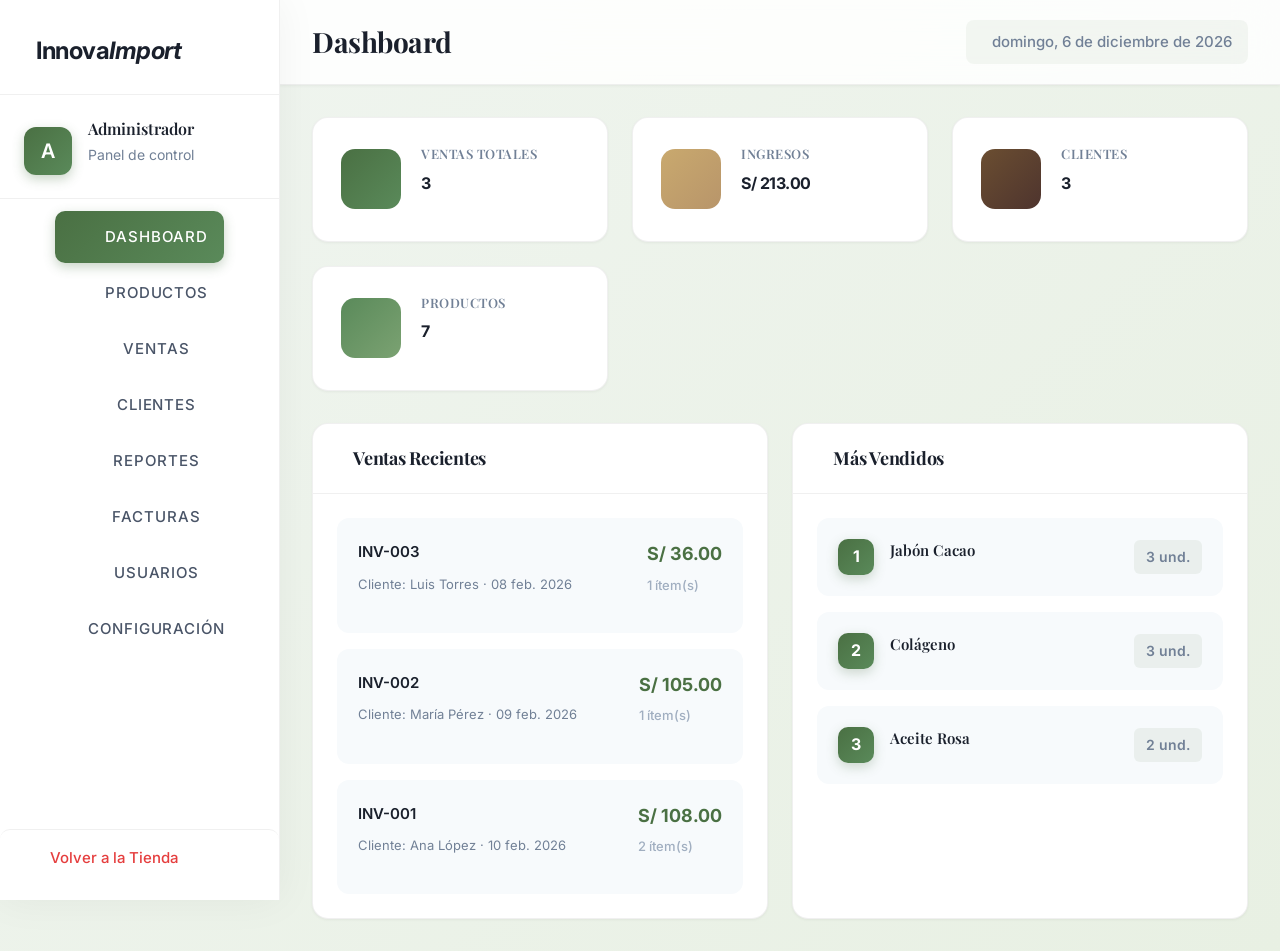
==== commit 10a387d3: "Update admin.html" ====
--- a/crm/admin.html
+++ b/crm/admin.html
@@ -3,14 +3,12 @@
 <head>
   <meta charset="UTF-8" />
   <meta name="viewport" content="width=device-width, initial-scale=1.0"/>
-  <title>Roses Bienestar CRM</title>
+  <title>Innova Import — Panel Administrativo</title>
   <link href="https://fonts.googleapis.com/css2?family=Playfair+Display:wght@700;900&family=Inter:wght@400;500;600;700&display=swap" rel="stylesheet">
-<link rel="stylesheet" href="https://use.fontawesome.com/releases/v6.4.0/css/all.css" crossorigin="anonymous">  <link rel="stylesheet" href="css/admin.css" type="text/css" />
-  <link rel="stylesheet" href="css/pages.css" type="text/css" />
-  <script src="/assets/js/toast.js" defer></script>
-  <script src="js/admin.js" defer></script>
-  <script src="js/pages.js" defer></script>
-
+  <link rel="stylesheet" href="https://use.fontawesome.com/releases/v6.4.0/css/all.css" crossorigin="anonymous">
+  <link rel="stylesheet" href="/assets/css/globals.css">
+  <link rel="stylesheet" href="../crm/css/admin.css">
+  <link rel="stylesheet" href="../crm/css/pages.css">
 </head>
 
 <body class="admin-body">
@@ -19,30 +17,51 @@
   <!-- ── SIDEBAR ── -->
   <aside class="admin-sidebar" id="adminSidebar">
     <div class="sidebar-header">
-      <div class="logo-admin"><i class="fas fa-leaf"></i> <span>Roses</span></div>
+      <div class="logo-admin">
+        <i class="fas fa-bolt"></i>
+        <span>Innova<em>Import</em></span>
+      </div>
       <button class="sidebar-close" id="sidebarClose"><i class="fas fa-times"></i></button>
     </div>
 
     <div class="user-info">
-      <div class="user-avatar">R</div>
+      <div class="user-avatar">A</div>
       <div class="user-details">
-        <h3>Rosa Linda</h3>
-        <p>Administrador</p>
+        <h3>Administrador</h3>
+        <p>Panel de control</p>
       </div>
     </div>
 
     <nav class="admin-menu">
-      <a href="#dashboard"   class="menu-item active" data-view="dashboard"><i class="fas fa-th-large"></i><span>Dashboard</span></a>
-      <a href="#productos"   class="menu-item" data-view="products"><i class="fas fa-box"></i><span>Productos</span></a>
-      <a href="#ventas"      class="menu-item" data-view="sales"><i class="fas fa-shopping-cart"></i><span>Ventas</span></a>
-      <a href="#clientes"    class="menu-item" data-view="clients"><i class="fas fa-users"></i><span>Clientes</span></a>
-      <a href="#reportes"    class="menu-item" data-view="reports"><i class="fas fa-chart-bar"></i><span>Reportes</span></a>
-      <a href="#facturas"    class="menu-item" data-view="invoices"><i class="fas fa-file-invoice"></i><span>Facturas</span></a>
-      <a href="#usuarios"    class="menu-item" data-view="users"><i class="fas fa-user-tie"></i><span>Usuarios</span></a>
-      <a href="#configuracion" class="menu-item" data-view="settings"><i class="fas fa-cog"></i><span>Configuración</span></a>
+      <a href="#dashboard"   class="menu-item active" data-view="dashboard">
+        <i class="fas fa-th-large"></i><span>Dashboard</span>
+      </a>
+      <a href="#productos"   class="menu-item" data-view="products">
+        <i class="fas fa-box"></i><span>Productos</span>
+      </a>
+      <a href="#ventas"      class="menu-item" data-view="sales">
+        <i class="fas fa-shopping-cart"></i><span>Ventas</span>
+      </a>
+      <a href="#clientes"    class="menu-item" data-view="clients">
+        <i class="fas fa-users"></i><span>Clientes</span>
+      </a>
+      <a href="#reportes"    class="menu-item" data-view="reports">
+        <i class="fas fa-chart-bar"></i><span>Reportes</span>
+      </a>
+      <a href="#facturas"    class="menu-item" data-view="invoices">
+        <i class="fas fa-file-invoice"></i><span>Facturas</span>
+      </a>
+      <a href="#usuarios"    class="menu-item" data-view="users">
+        <i class="fas fa-user-tie"></i><span>Usuarios</span>
+      </a>
+      <a href="#configuracion" class="menu-item" data-view="settings">
+        <i class="fas fa-cog"></i><span>Configuración</span>
+      </a>
     </nav>
 
-    <a href="#" class="menu-item logout"><i class="fas fa-sign-out-alt"></i><span>Cerrar Sesión</span></a>
+    <a href="index.html" class="menu-item logout">
+      <i class="fas fa-arrow-left"></i><span>Volver a la Tienda</span>
+    </a>
   </aside>
 
   <!-- ── MAIN ── -->
@@ -64,20 +83,32 @@
       <section id="view-dashboard" class="view active">
         <section class="stats-grid">
           <div class="stat-card">
-            <div class="stat-icon sales"><i class="fas fa-arrow-up"></i></div>
-            <div class="stat-info"><h3>Ventas Totales</h3><p class="stat-value" id="dashSalesCount">0</p></div>
+            <div class="stat-icon sales"><i class="fas fa-shopping-bag"></i></div>
+            <div class="stat-info">
+              <h3>Ventas Totales</h3>
+              <p class="stat-value" id="dashSalesCount">0</p>
+            </div>
           </div>
           <div class="stat-card">
             <div class="stat-icon income"><i class="fas fa-money-bill-wave"></i></div>
-            <div class="stat-info"><h3>Ingresos</h3><p class="stat-value" id="dashIncome">S/ 0.00</p></div>
+            <div class="stat-info">
+              <h3>Ingresos</h3>
+              <p class="stat-value" id="dashIncome">S/ 0.00</p>
+            </div>
           </div>
           <div class="stat-card">
             <div class="stat-icon clients"><i class="fas fa-users"></i></div>
-            <div class="stat-info"><h3>Clientes</h3><p class="stat-value" id="dashClientsCount">0</p></div>
+            <div class="stat-info">
+              <h3>Clientes</h3>
+              <p class="stat-value" id="dashClientsCount">0</p>
+            </div>
           </div>
           <div class="stat-card">
             <div class="stat-icon products"><i class="fas fa-box-open"></i></div>
-            <div class="stat-info"><h3>Productos</h3><p class="stat-value" id="dashProductCount">0</p></div>
+            <div class="stat-info">
+              <h3>Productos</h3>
+              <p class="stat-value" id="dashProductCount">0</p>
+            </div>
           </div>
         </section>
 
@@ -130,6 +161,11 @@
           </div>
           <select class="filter-select" id="filterCategory">
             <option value="">Todas las categorías</option>
+            <option value="audio">Audio</option>
+            <option value="perifericos">Periféricos</option>
+            <option value="computadoras">Computadoras</option>
+            <option value="accesorios">Accesorios</option>
+            <option value="hogar">Hogar</option>
           </select>
           <button type="button" class="btn-manage-cats-toolbar" id="btnManageCatsToolbar">
             <i class="fas fa-tags"></i> Categorías
@@ -198,8 +234,6 @@
             <tbody id="salesTableBody"></tbody>
           </table>
         </div>
-
-        <!-- Vista móvil: tarjetas -->
         <div class="mobile-list" id="salesMobileList"></div>
       </section>
 
@@ -327,8 +361,6 @@
             <tbody id="invoicesTableBody"></tbody>
           </table>
         </div>
-
-        <!-- Vista móvil: tarjetas -->
         <div class="mobile-list" id="invoicesMobileList"></div>
       </section>
 
@@ -343,7 +375,6 @@
             <i class="fas fa-user-plus"></i> Nuevo Usuario
           </button>
         </div>
-
         <div class="users-grid" id="usersGrid"></div>
       </section>
 
@@ -357,32 +388,31 @@
         </div>
 
         <div class="settings-grid">
-
           <div class="settings-card">
             <div class="settings-card-header">
               <i class="fas fa-store"></i>
               <h3>Datos del Negocio</h3>
             </div>
             <div class="settings-body">
-              <div class="form-group" style="margin-bottom:1rem;">
+              <div class="form-group">
                 <label>Nombre del negocio</label>
-                <input type="text" id="settingBusinessName" value="Roses Bienestar">
-              </div>
-              <div class="form-group" style="margin-bottom:1rem;">
+                <input type="text" id="settingBusinessName" value="Innova Import Piura">
+              </div>
+              <div class="form-group">
                 <label>RUC / DNI</label>
                 <input type="text" id="settingRUC" placeholder="20XXXXXXXXX">
               </div>
-              <div class="form-group" style="margin-bottom:1rem;">
+              <div class="form-group">
                 <label>Dirección</label>
                 <input type="text" id="settingAddress" placeholder="Calle, N°, Ciudad">
               </div>
-              <div class="form-group" style="margin-bottom:1rem;">
+              <div class="form-group">
                 <label>Teléfono</label>
                 <input type="text" id="settingPhone" placeholder="+51 9XX XXX XXX">
               </div>
-              <div class="form-group" style="margin-bottom:1.5rem;">
+              <div class="form-group">
                 <label>Email de contacto</label>
-                <input type="email" id="settingEmail" placeholder="contacto@roses.pe">
+                <input type="email" id="settingEmail" placeholder="contacto@innova.pe">
               </div>
               <button class="btn btn-primary" onclick="saveSettings()">
                 <i class="fas fa-save"></i> Guardar cambios
@@ -396,19 +426,19 @@
               <h3>Configuración de Facturas</h3>
             </div>
             <div class="settings-body">
-              <div class="form-group" style="margin-bottom:1rem;">
+              <div class="form-group">
                 <label>Prefijo de factura</label>
                 <input type="text" id="settingInvPrefix" value="INV-" placeholder="INV-">
               </div>
-              <div class="form-group" style="margin-bottom:1rem;">
+              <div class="form-group">
                 <label>IGV (%)</label>
                 <input type="number" id="settingIGV" value="18" min="0" max="100">
               </div>
-              <div class="form-group" style="margin-bottom:1rem;">
+              <div class="form-group">
                 <label>Días de vencimiento</label>
                 <input type="number" id="settingDueDays" value="30" min="1">
               </div>
-              <div class="form-group" style="margin-bottom:1rem;">
+              <div class="form-group">
                 <label>Nota en facturas</label>
                 <textarea id="settingInvNote" rows="3" placeholder="Gracias por su compra..."></textarea>
               </div>
@@ -424,15 +454,15 @@
               <h3>Seguridad</h3>
             </div>
             <div class="settings-body">
-              <div class="form-group" style="margin-bottom:1rem;">
+              <div class="form-group">
                 <label>Contraseña actual</label>
                 <input type="password" placeholder="••••••••">
               </div>
-              <div class="form-group" style="margin-bottom:1rem;">
+              <div class="form-group">
                 <label>Nueva contraseña</label>
                 <input type="password" placeholder="••••••••">
               </div>
-              <div class="form-group" style="margin-bottom:1.5rem;">
+              <div class="form-group">
                 <label>Confirmar contraseña</label>
                 <input type="password" placeholder="••••••••">
               </div>
@@ -450,19 +480,18 @@
             <div class="settings-body">
               <p class="danger-desc">Estas acciones son irreversibles. Procede con cuidado.</p>
               <div style="display:flex;flex-direction:column;gap:0.75rem;margin-top:1rem;">
-                <button class="btn btn-danger" onclick="if(confirm('¿Limpiar TODAS las ventas? Esta acción no se puede deshacer.')) { allSales=[]; saveSales(); renderSalesTable(); showToast('Ventas eliminadas'); }">
+                <button class="btn btn-danger" onclick="if(confirm('¿Limpiar TODAS las ventas?')) { allSales=[]; saveSales(); renderSalesTable(); showToast('Ventas eliminadas'); }">
                   <i class="fas fa-trash-alt"></i> Limpiar todas las ventas
                 </button>
                 <button class="btn btn-danger" onclick="if(confirm('¿Eliminar TODOS los clientes?')) { allClients=[]; saveClients(); renderClientsGrid(); showToast('Clientes eliminados'); }">
                   <i class="fas fa-users-slash"></i> Eliminar todos los clientes
                 </button>
-                <button class="btn btn-danger" onclick="if(confirm('¿Restablecer TODO el sistema? Se perderán todos los datos.')) { localStorage.clear(); location.reload(); }">
+                <button class="btn btn-danger" onclick="if(confirm('¿Resetear TODO el sistema?')) { localStorage.clear(); location.reload(); }">
                   <i class="fas fa-bomb"></i> Resetear sistema completo
                 </button>
               </div>
             </div>
           </div>
-
         </div>
       </section>
 
@@ -471,10 +500,10 @@
 
   <!-- LOADER -->
   <div class="loading-overlay" id="pageLoader">
-    <i class="fas fa-leaf loader-icon"></i>
+    <i class="fas fa-bolt loader-icon"></i>
   </div>
 
-  <!-- ═══════════════ MODAL PRODUCTO ═══════════════ -->
+  <!-- ═══ MODAL PRODUCTO ═══ -->
   <div class="product-modal-overlay" id="productModalOverlay">
     <div class="product-modal">
       <div class="product-modal-header">
@@ -483,17 +512,17 @@
       </div>
       <div class="product-modal-body">
         <form id="productForm">
-          <div class="form-row" style="margin-bottom:1.2rem;">
+          <div class="form-row">
             <div class="form-group">
               <label>ID</label>
               <input type="number" id="productId" disabled>
             </div>
             <div class="form-group">
               <label>Nombre *</label>
-              <input type="text" id="productName" required placeholder="Ej: Aceite de Romero">
-            </div>
-          </div>
-          <div class="form-row" style="margin-bottom:1.2rem;">
+              <input type="text" id="productName" required placeholder="Ej: Audífonos Bluetooth">
+            </div>
+          </div>
+          <div class="form-row">
             <div class="form-group">
               <label>Imagen *</label>
               <div style="display:flex;gap:0.7rem;">
@@ -505,7 +534,7 @@
               </div>
               <div style="margin-top:0.75rem;">
                 <img id="imagePreview" src="" alt="Vista previa"
-                     style="max-width:160px;border-radius:10px;display:none;box-shadow:0 4px 12px rgba(0,0,0,0.1);">
+                     style="max-width:160px;border-radius:4px;display:none;box-shadow:var(--shadow-md);">
               </div>
             </div>
             <div class="form-group">
@@ -513,6 +542,11 @@
               <div class="category-field-wrapper">
                 <select id="productCategory" required>
                   <option value="">-- Seleccionar --</option>
+                  <option value="audio">Audio</option>
+                  <option value="perifericos">Periféricos</option>
+                  <option value="computadoras">Computadoras</option>
+                  <option value="accesorios">Accesorios</option>
+                  <option value="hogar">Hogar</option>
                 </select>
                 <button type="button" class="btn-manage-cats" id="btnManageCatsForm" title="Gestionar categorías">
                   <i class="fas fa-tags"></i> Gestionar
@@ -520,11 +554,11 @@
               </div>
             </div>
           </div>
-          <div class="form-group" style="margin-bottom:1.2rem;">
+          <div class="form-group">
             <label>Descripción *</label>
             <textarea id="productDescription" rows="3" required placeholder="Descripción del producto..."></textarea>
           </div>
-          <div class="form-row" style="margin-bottom:1.2rem;">
+          <div class="form-row">
             <div class="form-group">
               <label>Stock *</label>
               <input type="number" id="productStock" min="0" required placeholder="Ej: 50">
@@ -533,7 +567,7 @@
               <label>¿Destacar?</label>
               <div class="checkbox-group">
                 <input type="checkbox" id="productBestSelling">
-                <label for="productBestSelling">Marcar como más vendido</label>
+                <label for="productBestSelling">Marcar como top ventas</label>
               </div>
             </div>
           </div>
@@ -555,26 +589,26 @@
     </div>
   </div>
 
-  <!-- ═══════════════ MODAL VENTA ═══════════════ -->
+  <!-- ═══ MODAL VENTA ═══ -->
   <div class="product-modal-overlay" id="saleModalOverlay">
     <div class="product-modal" style="max-width:680px;">
-      <div class="product-modal-header" style="background:linear-gradient(135deg,#2d7dd2,#4a9eda);">
+      <div class="product-modal-header">
         <h2 id="saleModalTitle">Nueva Venta</h2>
         <button class="modal-close" id="btnCloseSaleModal"><i class="fas fa-times"></i></button>
       </div>
       <div class="product-modal-body">
         <form id="saleForm">
-          <div class="form-row" style="margin-bottom:1.2rem;">
+          <div class="form-row">
             <div class="form-group">
               <label>N° Factura</label>
-              <input type="text" id="saleInvoice" readonly style="background:#f7fafc;">
+              <input type="text" id="saleInvoice" readonly style="background:#f0f4ff;">
             </div>
             <div class="form-group">
               <label>Fecha *</label>
               <input type="date" id="saleDate" required>
             </div>
           </div>
-          <div class="form-row" style="margin-bottom:1.2rem;">
+          <div class="form-row">
             <div class="form-group">
               <label>Cliente *</label>
               <select id="saleClient" required>
@@ -601,13 +635,13 @@
             <span>Total:</span>
             <strong id="saleTotalDisplay">S/ 0.00</strong>
           </div>
-          <div class="form-group" style="margin-bottom:1.2rem;">
+          <div class="form-group">
             <label>Notas</label>
             <textarea id="saleNotes" rows="2" placeholder="Observaciones opcionales..."></textarea>
           </div>
           <div class="form-actions">
             <button type="button" class="btn btn-secondary" id="btnCancelSaleForm">Cancelar</button>
-            <button type="submit" class="btn btn-primary" style="background:linear-gradient(135deg,#2d7dd2,#4a9eda);">
+            <button type="submit" class="btn btn-primary">
               <i class="fas fa-save"></i> Registrar Venta
             </button>
           </div>
@@ -616,26 +650,26 @@
     </div>
   </div>
 
-  <!-- ═══════════════ MODAL CLIENTE ═══════════════ -->
+  <!-- ═══ MODAL CLIENTE ═══ -->
   <div class="product-modal-overlay" id="clientModalOverlay">
     <div class="product-modal" style="max-width:580px;">
-      <div class="product-modal-header" style="background:linear-gradient(135deg,#6b4e31,#8b6343);">
+      <div class="product-modal-header">
         <h2 id="clientModalTitle">Nuevo Cliente</h2>
         <button class="modal-close" id="btnCloseClientModal"><i class="fas fa-times"></i></button>
       </div>
       <div class="product-modal-body">
         <form id="clientForm">
-          <div class="form-row" style="margin-bottom:1.2rem;">
+          <div class="form-row">
             <div class="form-group">
               <label>Nombre completo *</label>
-              <input type="text" id="clientName" required placeholder="Ej: Ana López">
+              <input type="text" id="clientName" required placeholder="Ej: Juan García">
             </div>
             <div class="form-group">
               <label>DNI / RUC</label>
               <input type="text" id="clientDNI" placeholder="12345678">
             </div>
           </div>
-          <div class="form-row" style="margin-bottom:1.2rem;">
+          <div class="form-row">
             <div class="form-group">
               <label>Email</label>
               <input type="email" id="clientEmail" placeholder="correo@ejemplo.com">
@@ -645,11 +679,11 @@
               <input type="text" id="clientPhone" placeholder="+51 9XX XXX XXX">
             </div>
           </div>
-          <div class="form-group" style="margin-bottom:1.2rem;">
+          <div class="form-group">
             <label>Dirección</label>
             <input type="text" id="clientAddress" placeholder="Calle, N°, Ciudad">
           </div>
-          <div class="form-row" style="margin-bottom:1.2rem;">
+          <div class="form-row">
             <div class="form-group">
               <label>Estado</label>
               <select id="clientStatus">
@@ -664,7 +698,7 @@
           </div>
           <div class="form-actions">
             <button type="button" class="btn btn-secondary" id="btnCancelClientForm">Cancelar</button>
-            <button type="submit" class="btn btn-primary" style="background:linear-gradient(135deg,#6b4e31,#8b6343);">
+            <button type="submit" class="btn btn-primary">
               <i class="fas fa-save"></i> Guardar Cliente
             </button>
           </div>
@@ -673,29 +707,29 @@
     </div>
   </div>
 
-  <!-- ═══════════════ MODAL USUARIO ═══════════════ -->
+  <!-- ═══ MODAL USUARIO ═══ -->
   <div class="product-modal-overlay" id="userModalOverlay">
     <div class="product-modal" style="max-width:520px;">
-      <div class="product-modal-header" style="background:linear-gradient(135deg,#553c9a,#7c52d4);">
+      <div class="product-modal-header">
         <h2 id="userModalTitle">Nuevo Usuario</h2>
         <button class="modal-close" id="btnCloseUserModal"><i class="fas fa-times"></i></button>
       </div>
       <div class="product-modal-body">
         <form id="userForm">
-          <div class="form-row" style="margin-bottom:1.2rem;">
+          <div class="form-row">
             <div class="form-group">
               <label>Nombre completo *</label>
-              <input type="text" id="userName" required placeholder="Ej: Rosa Linda">
+              <input type="text" id="userName" required placeholder="Ej: Admin Innova">
             </div>
             <div class="form-group">
               <label>Usuario *</label>
-              <input type="text" id="userUsername" required placeholder="rosal">
-            </div>
-          </div>
-          <div class="form-row" style="margin-bottom:1.2rem;">
+              <input type="text" id="userUsername" required placeholder="admin">
+            </div>
+          </div>
+          <div class="form-row">
             <div class="form-group">
               <label>Email *</label>
-              <input type="email" id="userEmail" required placeholder="usuario@roses.pe">
+              <input type="email" id="userEmail" required placeholder="usuario@innova.pe">
             </div>
             <div class="form-group">
               <label>Rol *</label>
@@ -707,7 +741,7 @@
               </select>
             </div>
           </div>
-          <div class="form-row" style="margin-bottom:1.2rem;">
+          <div class="form-row">
             <div class="form-group">
               <label>Contraseña *</label>
               <input type="password" id="userPassword" placeholder="••••••••">
@@ -722,7 +756,7 @@
           </div>
           <div class="form-actions">
             <button type="button" class="btn btn-secondary" id="btnCancelUserForm">Cancelar</button>
-            <button type="submit" class="btn btn-primary" style="background:linear-gradient(135deg,#553c9a,#7c52d4);">
+            <button type="submit" class="btn btn-primary">
               <i class="fas fa-save"></i> Guardar Usuario
             </button>
           </div>
@@ -733,7 +767,7 @@
 
 </div><!-- /admin-container -->
 
-<!-- MODAL GESTIÓN DE CATEGORÍAS -->
+<!-- MODAL GESTIÓN CATEGORÍAS -->
 <div class="cat-modal-overlay" id="catModalOverlay">
   <div class="cat-modal">
     <div class="cat-modal-header">
@@ -742,7 +776,7 @@
     </div>
     <div class="cat-modal-body">
       <div class="cat-add-row">
-        <input type="text" id="newCatInput" placeholder="Nueva categoría (ej: Cremas, Sueros...)" maxlength="40">
+        <input type="text" id="newCatInput" placeholder="Nueva categoría (ej: Tablets, Smartphones...)" maxlength="40">
         <button type="button" class="btn-cat-add" id="btnSaveCat">
           <i class="fas fa-plus"></i> Agregar
         </button>
@@ -753,6 +787,13 @@
   </div>
 </div>
 
+<!-- TOAST CONTAINER -->
+<div id="toast-container"></div>
+
 <div class="sidebar-overlay" id="sidebarOverlay"></div>
+
+<script src="/assets/js/products.js"></script>
+<script src="../crm/js/admin.js"></script>
+<script src="../crm/js/pages.js"></script>
 </body>
-</html>+</html>
--- a/assets/css/globals.css
+++ b/assets/css/globals.css
@@ -0,0 +1,1616 @@
+/* ========================================
+   INNOVA IMPORT PIURA - ESTILOS PREMIUM
+   HTML5 Puro + CSS3 Avanzado
+   ======================================== */
+
+/* =======================================
+   1. VARIABLES DE DISEÑO
+   ======================================= */
+
+:root {
+  --primary:       #1A56DB;       /* Azul tecnología principal */
+  --primary-light: #3B82F6;       /* Azul claro para hovers */
+  --moss-light:    #EFF6FF;       /* Fondo azul muy suave */
+  --brown-dark:    #0F2A6E;       /* Azul oscuro profundo */
+  --brown-medium:  #1E3A8A;       /* Azul medio */
+  --beige:         #F0F4FF;       /* Fondo suave frío */
+  --cream:         #F8FAFF;       /* Fondo base frío */
+  --gold:          #F59E0B;       /* Acento amarillo/ámbar para badges y ofertas */
+  --white:         #FFFFFF;
+  --text-dark:     #111827;
+  --text-muted:    #6B7280;
+  --border-light:  #DBEAFE;
+
+  --font-heading: 'Playfair Display', Georgia, serif;
+  --font-body:    'Inter', system-ui, sans-serif;
+
+  --spacing-xs:  0.5rem;
+  --spacing-sm:  1rem;
+  --spacing-md:  2rem;
+  --spacing-lg:  3rem;
+  --spacing-xl:  4rem;
+  --spacing-2xl: 6rem;
+
+  --shadow-sm: 0 2px 8px rgba(26, 86, 219, 0.08);
+  --shadow-md: 0 4px 16px rgba(26, 86, 219, 0.12);
+  --shadow-lg: 0 12px 32px rgba(26, 86, 219, 0.18);
+
+  --transition-fast: 0.2s cubic-bezier(0.34, 1.56, 0.64, 1);
+  --transition-base: 0.3s cubic-bezier(0.34, 1.56, 0.64, 1);
+  --transition-slow: 0.5s cubic-bezier(0.34, 1.56, 0.64, 1);
+}
+
+* { margin: 0; padding: 0; box-sizing: border-box; }
+html { scroll-behavior: smooth; }
+
+body {
+  font-family: var(--font-body);
+  color: var(--text-dark);
+  background-color: var(--cream);
+  line-height: 1.6;
+  overflow-x: hidden;
+  font-size: 16px;
+}
+
+/* =======================================
+   2. TIPOGRAFÍA BASE
+   ======================================= */
+
+h1, h2, h3, h4, h5, h6 {
+  font-family: var(--font-heading);
+  font-weight: 700;
+  line-height: 1.2;
+  color: var(--text-dark);
+}
+h1 { font-size: clamp(2.5rem, 8vw, 4.5rem);   font-weight: 900; letter-spacing: -1px; }
+h2 { font-size: clamp(1.75rem, 5vw, 3rem);     font-weight: 700; letter-spacing: -0.5px; }
+h3 { font-size: clamp(1.25rem, 3.5vw, 2rem);   font-weight: 600; }
+
+p {
+  margin-bottom: var(--spacing-sm);
+  color: var(--text-dark);
+  font-size: 1.05rem;
+  line-height: 1.7;
+}
+
+a {
+  color: var(--primary);
+  text-decoration: none;
+  transition: color var(--transition-base);
+}
+a:hover { color: var(--brown-dark); }
+
+/* =======================================
+   3. BOTONES
+   ======================================= */
+
+.btn {
+  display: inline-flex;
+  align-items: center;
+  justify-content: center;
+  gap: 0.55rem;
+  font-family: var(--font-body);
+  font-size: .78rem;
+  font-weight: 500;
+  letter-spacing: .18em;
+  text-transform: uppercase;
+  text-decoration: none;
+  cursor: pointer;
+  border: none;
+  outline: none;
+  border-radius: 0;
+  padding: 1rem 2.6rem;
+  position: relative;
+  overflow: hidden;
+  isolation: isolate;
+  transition: color .35s ease,
+              transform .35s cubic-bezier(.22,.8,.36,1),
+              box-shadow .35s ease;
+}
+
+.btn svg {
+  transition: transform .35s cubic-bezier(.22,.8,.36,1);
+  flex-shrink: 0;
+}
+.btn:hover svg { transform: translateX(5px); }
+
+/* BTN-PRIMARY — Azul sólido → cortina ámbar sube desde abajo */
+.btn-primary {
+  background: var(--primary);
+  color: var(--white);
+}
+.btn-primary::before {
+  content: '';
+  position: absolute;
+  inset: 0;
+  background: var(--gold);
+  transform: translateY(101%);
+  transition: transform .42s cubic-bezier(.22,.8,.36,1);
+  z-index: -1;
+}
+.btn-primary:hover {
+  color: #1a1a14;
+  transform: translateY(-3px);
+  box-shadow: 0 16px 36px rgba(0,0,0,.28),
+              0 0 0 1px rgba(245,158,11,.4);
+}
+.btn-primary:hover::before { transform: translateY(0); }
+.btn-primary:active        { transform: translateY(-1px); box-shadow: 0 8px 18px rgba(0,0,0,.22); }
+
+/* BTN-SECONDARY */
+.btn-secondary {
+  background: transparent;
+  color: var(--primary);
+  box-shadow: inset 0 0 0 1px rgba(26,86,219,.55);
+}
+.btn-secondary::before {
+  content: '';
+  position: absolute;
+  inset: 0;
+  background: var(--primary);
+  transform: scale(0);
+  border-radius: 50%;
+  transition: transform .48s cubic-bezier(.22,.8,.36,1),
+              border-radius .48s ease;
+  z-index: -1;
+}
+.btn-secondary:hover {
+  color: var(--white);
+  box-shadow: inset 0 0 0 1px var(--primary);
+  transform: translateY(-3px);
+}
+.btn-secondary:hover::before { transform: scale(2.5); border-radius: 0; }
+.btn-secondary:active         { transform: translateY(-1px); }
+
+/* BTN-GHOST */
+.btn-ghost {
+  background: transparent;
+  color: var(--cream);
+  box-shadow: inset 0 0 0 1px rgba(248,250,255,.45);
+}
+.btn-ghost::before {
+  content: '';
+  position: absolute;
+  inset: 0;
+  background: var(--cream);
+  transform: scale(0);
+  border-radius: 50%;
+  transition: transform .48s cubic-bezier(.22,.8,.36,1),
+              border-radius .48s ease;
+  z-index: -1;
+}
+.btn-ghost:hover {
+  color: #0f1e3b;
+  box-shadow: inset 0 0 0 1px var(--cream);
+  transform: translateY(-3px);
+}
+.btn-ghost:hover::before { transform: scale(2.5); border-radius: 0; }
+.btn-ghost:active         { transform: translateY(-1px); }
+
+/* BTN-GOLD */
+.btn-gold {
+  background: var(--gold);
+  color: var(--white);
+}
+.btn-gold::before {
+  content: '';
+  position: absolute;
+  inset: 0;
+  background: #fde68a;
+  transform: translateY(101%);
+  transition: transform .42s cubic-bezier(.22,.8,.36,1);
+  z-index: -1;
+}
+.btn-gold:hover {
+  color: #78350f;
+  transform: translateY(-3px);
+  box-shadow: 0 14px 32px rgba(245,158,11,.35);
+}
+.btn-gold:hover::before { transform: translateY(0); }
+.btn-gold:active        { transform: translateY(-1px); }
+
+/* =======================================
+   4. CARDS Y SECCIONES
+   ======================================= */
+
+.card {
+  background-color: var(--white);
+  border-radius: 4px;
+  padding: var(--spacing-lg);
+  box-shadow: var(--shadow-sm);
+  transition: all var(--transition-base);
+  border: 1px solid var(--border-light);
+}
+.card:hover {
+  transform: translateY(-6px);
+  box-shadow: var(--shadow-lg);
+  border-color: var(--primary);
+}
+
+.section {
+  padding: var(--spacing-2xl) var(--spacing-lg);
+}
+
+.section-header {
+  text-align: center;
+  margin-bottom: var(--spacing-2xl);
+  max-width: 700px;
+  margin-left: auto;
+  margin-right: auto;
+}
+.section-header h2 { color: var(--primary); margin-bottom: var(--spacing-md); }
+.section-header p  { color: var(--text-muted); font-size: 1.1rem; line-height: 1.8; }
+
+.container {
+  max-width: 1200px;
+  margin-left: auto;
+  margin-right: auto;
+  padding: 0 var(--spacing-lg);
+}
+
+/* =======================================
+   5. GRIDS
+   ======================================= */
+
+.grid-2 { display: grid; grid-template-columns: repeat(2, 1fr); gap: var(--spacing-md); }
+.grid-3 { display: grid; grid-template-columns: repeat(3, 1fr); gap: var(--spacing-md); }
+.grid-4 { display: grid; grid-template-columns: repeat(4, 1fr); gap: var(--spacing-md); }
+
+/* =======================================
+   6. HEADER
+   ======================================= */
+
+#header {
+  position: fixed;
+  top: 0; left: 0; right: 0;
+  z-index: 100;
+  background: rgba(255,255,255,.95);
+  backdrop-filter: blur(12px);
+  -webkit-backdrop-filter: blur(12px);
+  border-bottom: 1px solid var(--border-light);
+  transition: all var(--transition-base);
+}
+
+.header-container {
+  max-width: 1200px;
+  margin: 0 auto;
+  padding: 1rem var(--spacing-lg);
+  display: flex;
+  align-items: center;
+  justify-content: space-between;
+  gap: 1.5rem;
+}
+
+.logo {
+  font-family: var(--font-heading);
+  font-size: 1.75rem;
+  font-weight: 900;
+  color: var(--primary);
+  letter-spacing: -1px;
+  white-space: nowrap;
+}
+.logo span { color: var(--gold); }
+
+nav {
+  display: flex;
+  align-items: center;
+  gap: 2rem;
+}
+nav a {
+  font-size: .85rem;
+  font-weight: 500;
+  letter-spacing: .06em;
+  text-transform: uppercase;
+  color: var(--text-dark);
+  padding: .5rem 0;
+  position: relative;
+}
+nav a::after {
+  content: '';
+  position: absolute;
+  bottom: 0; left: 0;
+  width: 0; height: 2px;
+  background: var(--primary);
+  transition: width var(--transition-base);
+}
+nav a:hover { color: var(--primary); }
+nav a:hover::after { width: 100%; }
+
+.header-cta {
+  display: flex;
+  align-items: center;
+  gap: 1rem;
+}
+
+.cart-icon {
+  display: flex;
+  align-items: center;
+  gap: .5rem;
+  padding: .625rem 1.25rem;
+  background: var(--primary);
+  color: var(--white);
+  border: none;
+  border-radius: 2px;
+  font-family: var(--font-body);
+  font-size: .8rem;
+  font-weight: 500;
+  letter-spacing: .1em;
+  text-transform: uppercase;
+  cursor: pointer;
+  position: relative;
+  transition: all var(--transition-base);
+}
+.cart-icon:hover {
+  background: var(--brown-dark);
+  transform: translateY(-2px);
+  box-shadow: var(--shadow-md);
+}
+
+.cart-badge {
+  position: absolute;
+  top: -8px; right: -8px;
+  background: var(--gold);
+  color: #1a1a14;
+  border-radius: 50%;
+  width: 20px; height: 20px;
+  display: flex;
+  align-items: center;
+  justify-content: center;
+  font-size: .7rem;
+  font-weight: 700;
+  line-height: 1;
+}
+
+.hamburger {
+  display: none;
+  flex-direction: column;
+  gap: 5px;
+  background: none;
+  border: none;
+  cursor: pointer;
+  padding: .5rem;
+}
+.hamburger span {
+  display: block;
+  width: 24px; height: 2px;
+  background: var(--text-dark);
+  transition: all var(--transition-base);
+}
+
+/* =======================================
+   7. HERO
+   ======================================= */
+
+.hero {
+  position: relative;
+  min-height: 100vh;
+  display: flex;
+  align-items: center;
+  justify-content: center;
+  overflow: hidden;
+  margin-top: 70px;
+}
+
+.hero__bg {
+  position: absolute;
+  inset: 0;
+  background-size: cover;
+  background-position: center;
+  background-attachment: fixed;
+  transform: scale(1.05);
+  transition: transform 8s ease;
+}
+
+.hero__overlay {
+  position: absolute;
+  inset: 0;
+  background: linear-gradient(
+    135deg,
+    rgba(10, 20, 60, 0.82) 0%,
+    rgba(26, 86, 219, 0.55) 60%,
+    rgba(10, 20, 60, 0.75) 100%
+  );
+}
+
+.hero__noise {
+  position: absolute;
+  inset: 0;
+  background-image: url("data:image/svg+xml,%3Csvg viewBox='0 0 256 256' xmlns='http://www.w3.org/2000/svg'%3E%3Cfilter id='noise'%3E%3CfeTurbulence type='fractalNoise' baseFrequency='0.9' numOctaves='4' stitchTiles='stitch'/%3E%3C/filter%3E%3Crect width='100%25' height='100%25' filter='url(%23noise)' opacity='0.04'/%3E%3C/svg%3E");
+  opacity: .35;
+  pointer-events: none;
+}
+
+.hero-content {
+  position: relative;
+  z-index: 2;
+  text-align: center;
+  color: var(--white);
+  padding: 0 var(--spacing-lg);
+  max-width: 900px;
+}
+
+.hero-eyebrow {
+  font-family: var(--font-body);
+  font-size: .75rem;
+  font-weight: 500;
+  letter-spacing: .3em;
+  text-transform: uppercase;
+  color: var(--gold);
+  margin-bottom: 1.5rem;
+}
+
+.hero-content h1 {
+  color: var(--white);
+  margin-bottom: 1.5rem;
+  text-shadow: 0 2px 20px rgba(0,0,0,.3);
+}
+.hero-content h1 em {
+  font-style: italic;
+  color: var(--gold);
+}
+
+.hero-divider {
+  display: flex;
+  align-items: center;
+  justify-content: center;
+  gap: .75rem;
+  margin: 1.5rem auto;
+}
+.hero-divider span { width: 60px; height: 1px; background: rgba(255,255,255,.3); }
+.hero-divider i    { font-size: .5rem; color: var(--gold); }
+
+.hero-sub {
+  font-size: clamp(1rem, 2.5vw, 1.2rem);
+  color: rgba(255,255,255,.85);
+  line-height: 1.8;
+  margin-bottom: 2.5rem;
+  font-weight: 300;
+}
+
+.stage--hero {
+  display: flex;
+  gap: 1.25rem;
+  justify-content: center;
+  flex-wrap: wrap;
+  margin-bottom: 2.5rem;
+}
+
+.hero-trust {
+  display: flex;
+  gap: 2rem;
+  justify-content: center;
+  flex-wrap: wrap;
+}
+.hero-trust-item {
+  display: flex;
+  align-items: center;
+  gap: .5rem;
+  font-size: .75rem;
+  letter-spacing: .1em;
+  text-transform: uppercase;
+  color: rgba(255,255,255,.7);
+}
+
+/* =======================================
+   8. PRODUCT CARDS
+   ======================================= */
+
+.product-card {
+  background: var(--white);
+  border: 1px solid var(--border-light);
+  border-radius: 4px;
+  overflow: hidden;
+  transition: all var(--transition-base);
+  cursor: pointer;
+  position: relative;
+}
+.product-card:hover {
+  transform: translateY(-8px);
+  box-shadow: var(--shadow-lg);
+  border-color: var(--primary);
+}
+
+.product-image {
+  width: 100%;
+  height: 260px;
+  object-fit: cover;
+  display: block;
+  transition: transform var(--transition-slow);
+}
+.product-card:hover .product-image { transform: scale(1.04); }
+
+.product-info {
+  padding: 1.5rem;
+}
+.product-category {
+  font-size: .7rem;
+  font-weight: 500;
+  letter-spacing: .12em;
+  text-transform: uppercase;
+  color: var(--primary);
+  margin-bottom: .5rem;
+}
+.product-name {
+  font-family: var(--font-heading);
+  font-size: 1.2rem;
+  font-weight: 700;
+  color: var(--text-dark);
+  margin-bottom: .75rem;
+  line-height: 1.3;
+}
+.product-price {
+  font-size: 1.5rem;
+  font-weight: 700;
+  color: var(--primary);
+  margin-bottom: 1rem;
+}
+.product-price .price-from {
+  font-size: .75rem;
+  font-weight: 400;
+  color: var(--text-muted);
+  margin-right: .25rem;
+}
+
+.product-badge {
+  position: absolute;
+  top: 1rem; left: 1rem;
+  background: var(--gold);
+  color: #1a1a14;
+  font-size: .65rem;
+  font-weight: 700;
+  letter-spacing: .1em;
+  text-transform: uppercase;
+  padding: .35rem .75rem;
+  border-radius: 2px;
+}
+
+.product-actions {
+  display: flex;
+  gap: .75rem;
+}
+.product-actions .btn {
+  flex: 1;
+  padding: .75rem 1rem;
+  font-size: .72rem;
+}
+
+/* =======================================
+   9. MODAL / CARRITO
+   ======================================= */
+
+.modal-overlay {
+  position: fixed;
+  inset: 0;
+  background: rgba(10, 20, 60, 0.75);
+  backdrop-filter: blur(4px);
+  -webkit-backdrop-filter: blur(4px);
+  z-index: 1000;
+  display: flex;
+  align-items: center;
+  justify-content: center;
+  opacity: 0;
+  pointer-events: none;
+  transition: opacity var(--transition-base);
+}
+.modal-overlay.active {
+  opacity: 1;
+  pointer-events: all;
+}
+
+.modal {
+  background: var(--white);
+  width: 90%;
+  max-width: 680px;
+  max-height: 90vh;
+  border-radius: 4px;
+  overflow: hidden;
+  display: flex;
+  flex-direction: column;
+  transform: translateY(20px);
+  transition: transform var(--transition-base);
+  border: 1px solid var(--border-light);
+}
+.modal-overlay.active .modal { transform: translateY(0); }
+
+.modal-header {
+  display: flex;
+  align-items: center;
+  justify-content: space-between;
+  padding: 1.5rem;
+  border-bottom: 1px solid var(--border-light);
+  background: var(--beige);
+}
+.modal-header h2 {
+  font-size: 1.25rem;
+  color: var(--primary);
+}
+.modal-close {
+  background: none;
+  border: none;
+  font-size: 1.2rem;
+  cursor: pointer;
+  color: var(--text-muted);
+  transition: color var(--transition-base);
+}
+.modal-close:hover { color: var(--text-dark); }
+
+.modal-body {
+  display: grid;
+  grid-template-columns: 1fr 1fr;
+  gap: 0;
+  overflow-y: auto;
+  flex: 1;
+}
+
+.modal-image {
+  width: 100%;
+  height: 100%;
+  min-height: 300px;
+  object-fit: cover;
+  display: block;
+}
+
+.modal-details {
+  padding: 1.5rem;
+  overflow-y: auto;
+}
+.modal-details h3 {
+  font-size: 1rem;
+  color: var(--primary);
+  margin-bottom: .75rem;
+  text-transform: uppercase;
+  letter-spacing: .06em;
+  font-family: var(--font-body);
+  font-weight: 600;
+}
+.modal-details p { font-size: .95rem; color: var(--text-muted); margin-bottom: 1.5rem; }
+
+.presentations-section { margin-top: 1.5rem; }
+
+.presentation-item {
+  display: flex;
+  align-items: center;
+  justify-content: space-between;
+  padding: .875rem 1rem;
+  border: 1px solid var(--border-light);
+  border-radius: 4px;
+  margin-bottom: .5rem;
+  cursor: pointer;
+  transition: all var(--transition-base);
+}
+.presentation-item:hover,
+.presentation-item.selected {
+  border-color: var(--primary);
+  background: var(--moss-light);
+}
+
+.pres-name  { font-weight: 600; font-size: .9rem; color: var(--text-dark); }
+.pres-price { font-size: .85rem; color: var(--primary); font-weight: 500; }
+
+.pres-controls {
+  display: flex;
+  align-items: center;
+  gap: .5rem;
+}
+
+.qty-btn {
+  width: 28px; height: 28px;
+  display: flex;
+  align-items: center;
+  justify-content: center;
+  border: 1px solid var(--border-light);
+  background: var(--white);
+  border-radius: 2px;
+  cursor: pointer;
+  font-size: 1rem;
+  color: var(--text-dark);
+  transition: all var(--transition-fast);
+}
+.qty-btn:hover:not(:disabled) { background: var(--primary); color: var(--white); border-color: var(--primary); }
+.qty-btn:disabled { opacity: .4; cursor: not-allowed; }
+
+.qty-display {
+  min-width: 28px;
+  text-align: center;
+  font-weight: 600;
+  font-size: .9rem;
+}
+
+.remove-pres-btn {
+  width: 24px; height: 24px;
+  display: flex;
+  align-items: center;
+  justify-content: center;
+  background: #fee2e2;
+  border: none;
+  border-radius: 50%;
+  cursor: pointer;
+  font-size: .65rem;
+  color: #dc2626;
+  transition: all var(--transition-fast);
+}
+.remove-pres-btn:hover { background: #dc2626; color: var(--white); }
+
+.modal-footer {
+  display: flex;
+  gap: .75rem;
+  padding: 1.25rem 1.5rem;
+  border-top: 1px solid var(--border-light);
+  background: var(--beige);
+}
+
+/* =======================================
+   10. CARRITO LATERAL
+   ======================================= */
+
+.cart-sidebar {
+  position: fixed;
+  top: 0; right: -440px; bottom: 0;
+  width: 420px;
+  background: var(--white);
+  z-index: 1010;
+  display: flex;
+  flex-direction: column;
+  box-shadow: -4px 0 24px rgba(26,86,219,.12);
+  transition: right .4s cubic-bezier(.4,0,.2,1);
+  border-left: 1px solid var(--border-light);
+}
+.cart-sidebar.open { right: 0; }
+
+.cart-sidebar-header {
+  display: flex;
+  align-items: center;
+  justify-content: space-between;
+  padding: 1.5rem;
+  border-bottom: 1px solid var(--border-light);
+  background: var(--beige);
+}
+.cart-sidebar-header h3 { font-size: 1.1rem; color: var(--primary); }
+.cart-close-btn {
+  background: none;
+  border: none;
+  font-size: 1.25rem;
+  cursor: pointer;
+  color: var(--text-muted);
+}
+.cart-close-btn:hover { color: var(--text-dark); }
+
+.cart-items { flex: 1; overflow-y: auto; padding: 1.5rem; }
+
+.cart-item {
+  display: flex;
+  gap: 1rem;
+  padding: 1rem 0;
+  border-bottom: 1px solid var(--border-light);
+}
+.cart-item:last-child { border-bottom: none; }
+
+.cart-item-image {
+  width: 64px; height: 64px;
+  object-fit: cover;
+  border-radius: 2px;
+  border: 1px solid var(--border-light);
+}
+.cart-item-info { flex: 1; }
+.cart-item-name { font-weight: 600; font-size: .9rem; margin-bottom: .25rem; }
+.cart-item-pres { font-size: .8rem; color: var(--text-muted); margin-bottom: .25rem; }
+.cart-item-price { font-size: .95rem; font-weight: 700; color: var(--primary); }
+
+.cart-item-remove {
+  background: none;
+  border: none;
+  color: var(--text-muted);
+  cursor: pointer;
+  font-size: .85rem;
+  transition: color var(--transition-fast);
+}
+.cart-item-remove:hover { color: #dc2626; }
+
+.cart-sidebar-footer {
+  padding: 1.5rem;
+  border-top: 1px solid var(--border-light);
+  background: var(--beige);
+}
+
+.cart-total {
+  display: flex;
+  justify-content: space-between;
+  align-items: center;
+  margin-bottom: 1.5rem;
+  font-weight: 700;
+  font-size: 1.1rem;
+}
+.cart-total span:last-child { color: var(--primary); }
+
+.cart-empty {
+  text-align: center;
+  padding: 3rem 1rem;
+  color: var(--text-muted);
+}
+.cart-empty p { font-size: .95rem; }
+
+/* =======================================
+   11. TOAST NOTIFICATIONS
+   ======================================= */
+
+#toast-container {
+  position: fixed;
+  top: 1.5rem; right: 1.5rem;
+  z-index: 9999;
+  display: flex;
+  flex-direction: column;
+  gap: .75rem;
+}
+
+.toast {
+  display: flex;
+  align-items: center;
+  gap: .75rem;
+  padding: .875rem 1.25rem;
+  background: var(--white);
+  border-radius: 4px;
+  box-shadow: var(--shadow-lg);
+  font-size: .9rem;
+  font-weight: 500;
+  border-left: 4px solid var(--primary);
+  transform: translateX(110%);
+  transition: transform .4s cubic-bezier(.34,1.56,.64,1);
+  min-width: 280px;
+}
+.toast.show { transform: translateX(0); }
+.toast.toast-success { border-left-color: #10B981; }
+.toast.toast-warning { border-left-color: var(--gold); }
+.toast.toast-error   { border-left-color: #EF4444; }
+
+/* =======================================
+   12. HERO CATALOG (catalog.html)
+   ======================================= */
+
+.hero--catalog {
+  min-height: 40vh;
+  background: linear-gradient(135deg, var(--brown-dark) 0%, var(--primary) 100%);
+}
+.hero--catalog .hero__bg {
+  background: linear-gradient(135deg, var(--brown-dark) 0%, var(--primary) 100%);
+  background-image: none !important;
+}
+
+.hero-breadcrumb {
+  display: flex;
+  align-items: center;
+  gap: .5rem;
+  justify-content: center;
+  font-size: .85rem;
+  color: rgba(255,255,255,.7);
+  margin-top: 1.5rem;
+  font-family: var(--font-body);
+}
+.hero-breadcrumb a { color: rgba(255,255,255,.7); }
+.hero-breadcrumb a:hover { color: var(--white); }
+
+/* =======================================
+   13. CATALOG LAYOUT Y FILTROS
+   ======================================= */
+
+.catalog-section { padding: var(--spacing-xl) var(--spacing-lg); }
+
+.catalog-layout {
+  max-width: 1200px;
+  margin: 0 auto;
+  display: grid;
+  grid-template-columns: 260px 1fr;
+  gap: var(--spacing-lg);
+  align-items: start;
+}
+
+.filters-sidebar {
+  position: sticky;
+  top: 90px;
+  background: var(--white);
+  border: 1px solid var(--border-light);
+  border-radius: 4px;
+  overflow: hidden;
+}
+
+.filters-scroll { padding: 1.5rem; }
+
+.sidebar-heading {
+  display: flex;
+  align-items: center;
+  gap: .75rem;
+  font-size: .7rem;
+  font-weight: 600;
+  letter-spacing: .15em;
+  text-transform: uppercase;
+  color: var(--text-muted);
+  margin-bottom: 1.5rem;
+}
+.sidebar-heading-line { flex: 1; height: 1px; background: var(--border-light); }
+
+.filter-group { margin-bottom: 1.75rem; }
+
+.filter-title {
+  font-size: .8rem;
+  font-weight: 600;
+  letter-spacing: .08em;
+  text-transform: uppercase;
+  color: var(--text-dark);
+  margin-bottom: .875rem;
+  font-family: var(--font-body);
+}
+
+.filter-checkbox {
+  display: flex;
+  align-items: center;
+  gap: .625rem;
+  cursor: pointer;
+  padding: .375rem 0;
+  font-size: .9rem;
+  color: var(--text-muted);
+  transition: color var(--transition-fast);
+}
+.filter-checkbox:hover { color: var(--primary); }
+.filter-checkbox input[type="checkbox"] {
+  width: 16px; height: 16px;
+  accent-color: var(--primary);
+  cursor: pointer;
+}
+
+.price-range { display: flex; flex-direction: column; gap: 1rem; }
+.price-slider-container {
+  position: relative;
+  height: 20px;
+  display: flex;
+  align-items: center;
+}
+.slider-track {
+  position: absolute;
+  height: 4px;
+  background: var(--primary);
+  border-radius: 2px;
+  pointer-events: none;
+}
+
+.price-slider {
+  position: absolute;
+  width: 100%;
+  height: 4px;
+  background: transparent;
+  -webkit-appearance: none;
+  pointer-events: none;
+  outline: none;
+}
+.price-slider::-webkit-slider-thumb {
+  -webkit-appearance: none;
+  width: 16px; height: 16px;
+  background: var(--primary);
+  border-radius: 50%;
+  cursor: pointer;
+  pointer-events: all;
+  border: 2px solid var(--white);
+  box-shadow: 0 1px 4px rgba(26,86,219,.25);
+}
+.price-slider::-webkit-slider-runnable-track {
+  height: 4px;
+  background: var(--border-light);
+  border-radius: 2px;
+}
+
+.price-inputs {
+  display: flex;
+  gap: .75rem;
+}
+.price-input-group {
+  display: flex;
+  align-items: center;
+  gap: .25rem;
+  flex: 1;
+}
+.currency {
+  font-size: .85rem;
+  font-weight: 600;
+  color: var(--text-muted);
+}
+.price-input-group input {
+  flex: 1;
+  padding: .375rem .5rem;
+  font-size: .85rem;
+  border: 1px solid var(--border-light);
+  border-radius: 2px;
+  width: 100%;
+}
+
+/* Products main */
+.products-main { min-width: 0; }
+
+.products-search { margin-bottom: 1.5rem; }
+.search-wrapper {
+  position: relative;
+  display: flex;
+  align-items: center;
+}
+.search-icon {
+  position: absolute;
+  left: 1rem;
+  color: var(--text-muted);
+  pointer-events: none;
+}
+.search-input {
+  width: 100%;
+  padding: .875rem 1rem .875rem 2.75rem;
+  border: 1px solid var(--border-light);
+  border-radius: 4px;
+  font-size: .95rem;
+  transition: all var(--transition-base);
+  background: var(--white);
+}
+.search-input:focus {
+  outline: none;
+  border-color: var(--primary);
+  box-shadow: 0 0 0 3px rgba(26,86,219,.1);
+}
+
+.products-header {
+  display: flex;
+  align-items: center;
+  justify-content: space-between;
+  margin-bottom: 1.5rem;
+  padding-bottom: 1rem;
+  border-bottom: 1px solid var(--border-light);
+}
+.products-count-label { font-size: .9rem; color: var(--text-muted); }
+.products-count-label strong { color: var(--primary); }
+
+.products-controls {
+  display: flex;
+  align-items: center;
+  gap: 1rem;
+}
+
+.sort-select {
+  padding: .5rem .875rem;
+  border: 1px solid var(--border-light);
+  border-radius: 2px;
+  font-size: .85rem;
+  background: var(--white);
+  cursor: pointer;
+  width: auto;
+}
+
+.view-options {
+  display: flex;
+  gap: .25rem;
+}
+.view-btn {
+  width: 36px; height: 36px;
+  display: flex;
+  align-items: center;
+  justify-content: center;
+  background: var(--white);
+  border: 1px solid var(--border-light);
+  border-radius: 2px;
+  cursor: pointer;
+  color: var(--text-muted);
+  transition: all var(--transition-fast);
+}
+.view-btn:hover,
+.view-btn.active {
+  background: var(--primary);
+  border-color: var(--primary);
+  color: var(--white);
+}
+
+.products-grid {
+  display: grid;
+  gap: 1.5rem;
+}
+.products-grid.grid-2 { grid-template-columns: repeat(2, 1fr); }
+.products-grid.grid-3 { grid-template-columns: repeat(3, 1fr); }
+.products-grid.grid-4 { grid-template-columns: repeat(4, 1fr); }
+
+/* =======================================
+   14. FOOTER
+   ======================================= */
+
+footer {
+  background: linear-gradient(160deg, var(--brown-dark) 0%, #0a1440 100%);
+  color: var(--white);
+  position: relative;
+  overflow: hidden;
+}
+
+.footer-watermark {
+  position: absolute;
+  top: -2rem; right: -1rem;
+  font-family: var(--font-heading);
+  font-size: clamp(6rem, 15vw, 14rem);
+  font-weight: 900;
+  color: rgba(255,255,255,.03);
+  letter-spacing: -4px;
+  pointer-events: none;
+  user-select: none;
+  line-height: 1;
+}
+
+.footer-main {
+  padding: 5rem var(--spacing-lg) 3rem;
+  position: relative;
+  z-index: 1;
+}
+
+.footer-grid {
+  max-width: 1200px;
+  margin: 0 auto;
+  display: grid;
+  grid-template-columns: 2fr 1fr 1fr 1.5fr;
+  gap: 3rem;
+}
+
+.footer-logo {
+  font-family: var(--font-heading);
+  font-size: 2rem;
+  font-weight: 900;
+  color: var(--white);
+  letter-spacing: -1px;
+  margin-bottom: .5rem;
+}
+.footer-logo span { color: var(--gold); }
+
+.footer-tagline {
+  font-size: .75rem;
+  letter-spacing: .2em;
+  text-transform: uppercase;
+  color: rgba(255,255,255,.5);
+  margin-bottom: 1.5rem;
+}
+
+.footer-brand-divider {
+  display: flex;
+  align-items: center;
+  gap: .75rem;
+  margin-bottom: 1.5rem;
+}
+.footer-brand-divider span { flex: 1; height: 1px; background: rgba(255,255,255,.12); }
+.footer-brand-divider i    { font-size: .4rem; color: var(--gold); }
+
+.footer-desc {
+  font-size: .9rem;
+  line-height: 1.8;
+  color: rgba(255,255,255,.55);
+  max-width: 320px;
+  margin-bottom: 1.75rem;
+}
+
+.footer-badge {
+  display: inline-flex;
+  align-items: center;
+  gap: .5rem;
+  font-size: .7rem;
+  font-weight: 500;
+  letter-spacing: .12em;
+  text-transform: uppercase;
+  color: var(--gold);
+  padding: .5rem .875rem;
+  border: 1px solid rgba(245,158,11,.3);
+  border-radius: 2px;
+}
+
+.footer-col h5 {
+  font-family: var(--font-body);
+  font-size: .7rem;
+  font-weight: 600;
+  letter-spacing: .2em;
+  text-transform: uppercase;
+  color: rgba(255,255,255,.4);
+  margin-bottom: 1.5rem;
+}
+.footer-col ul { list-style: none; }
+.footer-col ul li { margin-bottom: .875rem; }
+.footer-col ul li a {
+  font-size: .9rem;
+  color: rgba(255,255,255,.65);
+  transition: color var(--transition-fast);
+}
+.footer-col ul li a:hover { color: var(--white); }
+
+.footer-contact-item {
+  display: flex;
+  align-items: center;
+  gap: .75rem;
+  margin-bottom: .875rem;
+}
+.footer-contact-icon {
+  width: 32px; height: 32px;
+  background: rgba(255,255,255,.06);
+  border-radius: 50%;
+  display: flex;
+  align-items: center;
+  justify-content: center;
+  font-size: .85rem;
+  flex-shrink: 0;
+}
+.footer-contact-item a {
+  font-size: .9rem;
+  color: rgba(255,255,255,.65);
+}
+.footer-contact-item a:hover { color: var(--white); }
+
+.footer-social {
+  display: flex;
+  flex-direction: column;
+  gap: .625rem;
+}
+.footer-social a {
+  display: flex;
+  align-items: center;
+  gap: .75rem;
+  font-size: .85rem;
+  color: rgba(255,255,255,.65);
+  transition: color var(--transition-fast);
+}
+.footer-social a:hover { color: var(--white); }
+.footer-social-icon {
+  width: 28px; height: 28px;
+  background: rgba(255,255,255,.06);
+  border-radius: 50%;
+  display: flex;
+  align-items: center;
+  justify-content: center;
+  font-size: .75rem;
+}
+
+.footer-bottom {
+  display: flex;
+  align-items: center;
+  justify-content: space-between;
+  padding: 1.5rem var(--spacing-lg) 2rem;
+  border-top: 1px solid rgba(255,255,255,.06);
+  max-width: 1200px;
+  margin: 0 auto;
+  position: relative;
+  z-index: 1;
+}
+.footer-bottom-copy {
+  font-size: .82rem;
+  color: rgba(255,255,255,.35);
+  margin-bottom: 0;
+}
+.footer-bottom-copy strong { color: rgba(255,255,255,.55); font-weight: 600; }
+
+.footer-bottom-links {
+  display: flex;
+  align-items: center;
+  gap: 1rem;
+}
+.footer-bottom-links a {
+  font-size: .78rem;
+  color: rgba(255,255,255,.35);
+  transition: color var(--transition-fast);
+}
+.footer-bottom-links a:hover { color: rgba(255,255,255,.7); }
+.footer-bottom-sep {
+  width: 1px; height: 12px;
+  background: rgba(255,255,255,.12);
+}
+
+/* =======================================
+   15. CTA SECTION
+   ======================================= */
+
+.cta-section {
+  background: linear-gradient(135deg, var(--brown-dark) 0%, var(--primary) 60%, var(--brown-medium) 100%);
+  padding: var(--spacing-2xl) var(--spacing-lg);
+  text-align: center;
+  position: relative;
+  overflow: hidden;
+}
+
+.cta-arc {
+  position: absolute;
+  top: -60px; left: 50%;
+  transform: translateX(-50%);
+  width: 120%;
+  height: 120px;
+  background: var(--cream);
+  border-radius: 0 0 50% 50%;
+}
+
+.cta-line {
+  position: absolute;
+  top: 0; bottom: 0;
+  width: 1px;
+  background: rgba(255,255,255,.06);
+}
+.cta-line--left  { left: 15%; }
+.cta-line--right { right: 15%; }
+
+.cta-content {
+  position: relative;
+  z-index: 1;
+  max-width: 640px;
+  margin: 0 auto;
+  color: var(--white);
+}
+
+.cta-eyebrow {
+  font-family: var(--font-body);
+  font-size: .7rem;
+  letter-spacing: .3em;
+  text-transform: uppercase;
+  color: var(--gold);
+  margin-bottom: 1rem;
+}
+
+.cta-content h2 {
+  color: var(--white);
+  margin-bottom: 1.5rem;
+  font-size: clamp(2rem, 5vw, 3rem);
+}
+.cta-content h2 em { font-style: italic; color: var(--gold); }
+
+.cta-divider {
+  display: flex;
+  align-items: center;
+  justify-content: center;
+  gap: .75rem;
+  margin-bottom: 1.5rem;
+}
+.cta-divider span { width: 40px; height: 1px; background: var(--cream); }
+.cta-divider i    { font-size: .5rem; color: var(--gold); }
+
+.cta-content p {
+  font-family: var(--font-body);
+  font-size: 1.05rem;
+  font-weight: 300;
+  line-height: 1.85;
+  max-width: 580px;
+  margin: 0 auto 3rem;
+  color: rgba(250,247,242,.82);
+  letter-spacing: .01em;
+}
+
+.cta-buttons {
+  display: flex;
+  gap: 1.25rem;
+  justify-content: center;
+  flex-wrap: wrap;
+}
+
+.cta-trust {
+  margin-top: 2.5rem;
+  font-size: .72rem;
+  letter-spacing: .12em;
+  text-transform: uppercase;
+  color: rgba(250,247,242,.38);
+  font-family: var(--font-body);
+  font-weight: 400;
+}
+
+/* =======================================
+   16. FORMULARIOS
+   ======================================= */
+
+.form-group { margin-bottom: var(--spacing-md); }
+
+label { display: block; margin-bottom: var(--spacing-sm); font-weight: 600; color: var(--text-dark); font-size: 0.95rem; }
+
+input[type="text"],
+input[type="email"],
+input[type="tel"],
+input[type="number"],
+select,
+textarea {
+  width: 100%;
+  padding: 0.875rem;
+  border: 2px solid var(--border-light);
+  border-radius: 4px;
+  font-family: var(--font-body);
+  font-size: 1rem;
+  transition: all var(--transition-base);
+  background-color: var(--white);
+  color: var(--text-dark);
+}
+input[type="text"]:focus,
+input[type="email"]:focus,
+input[type="tel"]:focus,
+input[type="number"]:focus,
+select:focus,
+textarea:focus {
+  outline: none;
+  border-color: var(--primary);
+  box-shadow: 0 0 0 3px rgba(26,86,219,.1);
+}
+textarea { resize: vertical; min-height: 120px; }
+
+.form-error { color: #dc2626; font-size: .875rem; margin-top: .25rem; display: none; }
+.form-error.active { display: block; }
+input.error, select.error, textarea.error { border-color: #dc2626; }
+
+.checkbox-group { display: flex; align-items: center; gap: var(--spacing-sm); }
+input[type="checkbox"] { width: 20px; height: 20px; cursor: pointer; accent-color: var(--primary); }
+
+/* =======================================
+   17. SCROLL REVEAL
+   ======================================= */
+
+.scroll-reveal {
+  opacity: 0;
+  transform: translateY(30px);
+  transition: all 0.8s cubic-bezier(0.34, 1.56, 0.64, 1);
+}
+.scroll-reveal.visible { opacity: 1; transform: translateY(0); }
+
+/* =======================================
+   18. RESPONSIVE DESIGN
+   ======================================= */
+
+@media (max-width: 1024px) {
+  :root { --spacing-lg: 2rem; --spacing-xl: 3rem; }
+  .grid-2, .grid-3, .grid-4 { grid-template-columns: repeat(2, 1fr); }
+  .footer-grid { grid-template-columns: 1fr 1fr; gap: 2.5rem; }
+  .footer-brand { grid-column: 1 / -1; }
+  .footer-brand .footer-desc { max-width: 100%; }
+  .hero { margin-top: 60px; }
+  .catalog-layout { grid-template-columns: 220px 1fr; }
+}
+
+@media (max-width: 768px) {
+  :root { --spacing-lg: 1.5rem; --spacing-xl: 2.5rem; --spacing-2xl: 3.5rem; }
+
+  nav {
+    position: fixed;
+    top: 0; right: -100%; bottom: 0;
+    width: 300px; height: 100vh;
+    background: rgba(255,255,255,.98);
+    flex-direction: column;
+    justify-content: flex-start;
+    align-items: stretch;
+    padding: 5rem 2rem 2rem;
+    gap: 0;
+    box-shadow: -4px 0 24px rgba(0,0,0,.2);
+    z-index: 1001;
+    transition: right .4s cubic-bezier(.4,0,.2,1);
+    overflow-y: auto;
+    border-left: 1px solid var(--border-light);
+  }
+  nav.active { right: 0; }
+
+  nav a {
+    padding: 1.125rem 1.5rem;
+    border-bottom: 2px solid transparent;
+    border-radius: 10px;
+    margin-bottom: .5rem;
+    font-size: 1rem;
+    transition: all .3s cubic-bezier(.4,0,.2,1);
+    position: relative;
+    overflow: hidden;
+    background: rgba(239,246,255,.3);
+    text-align: left;
+  }
+  nav a::before {
+    content: '';
+    position: absolute;
+    left: 0; top: 0; bottom: 0;
+    width: 4px;
+    background: linear-gradient(180deg, var(--primary) 0%, var(--gold) 100%);
+    transform: scaleY(0);
+    transition: transform .3s ease;
+    border-radius: 0 4px 4px 0;
+  }
+  nav a:hover, nav a:active {
+    background: linear-gradient(90deg, rgba(26,86,219,.15) 0%, rgba(245,158,11,.12) 100%);
+    border-bottom: 2px solid var(--primary);
+    transform: translateX(8px);
+    color: var(--primary);
+  }
+  nav a:hover::before, nav a:active::before { transform: scaleY(1); }
+
+  body.nav-open::after {
+    content: '';
+    position: fixed;
+    top: 0; left: 0; right: 300px; bottom: 0;
+    background: rgba(0,0,0,.6);
+    backdrop-filter: blur(8px);
+    -webkit-backdrop-filter: blur(8px);
+    z-index: 999;
+    animation: fadeIn .3s ease;
+  }
+  body.nav-open main,
+  body.nav-open header > *:not(nav),
+  body.nav-open footer { filter: blur(3px); transition: filter .3s ease; }
+
+  .hamburger { display: flex; position: relative; z-index: 1002; }
+  .header-container { padding: 1rem 1.25rem; }
+  .logo { font-size: 1.5rem; }
+  .header-cta { gap: .75rem; }
+  .header-cta .btn:not(.cart-icon) { display: none; }
+  .cart-icon { padding: .75rem 1.25rem; font-size: .9rem; }
+
+  .grid-2, .grid-3, .grid-4 { grid-template-columns: 1fr; }
+  .section { padding: var(--spacing-xl) var(--spacing-md); }
+
+  .hero { height: 60vh; min-height: 500px; margin-top: 70px; background-attachment: scroll; }
+  .hero-trust  { display: none; }
+
+  .catalog-layout { grid-template-columns: 1fr; }
+  .filters-sidebar { position: static; }
+
+  .modal { width: 100%; max-width: 100%; max-height: 100vh; border-radius: 0; }
+  .modal-body { grid-template-columns: 1fr; }
+  .modal-image { min-height: 200px; max-height: 250px; }
+
+  .cart-sidebar { width: 100%; right: -100%; }
+
+  .footer-grid      { grid-template-columns: 1fr; gap: 2rem; }
+  .footer-brand     { grid-column: auto; }
+  .footer-main      { padding: 3.5rem 1.25rem 2.5rem; }
+  .footer-watermark { display: none; }
+  .footer-bottom    { flex-direction: column; align-items: flex-start; gap: 1rem; padding: 1.5rem 1.25rem 2rem; }
+
+  .cta-line    { display: none; }
+  .cta-buttons { flex-direction: column; align-items: center; }
+  .cta-buttons .btn { min-width: 260px; justify-content: center; }
+}
+
+@media (max-width: 640px) {
+  :root { --spacing-md: 1.5rem; --spacing-lg: 1.25rem; }
+
+  nav { width: 280px; padding: 4.5rem 1.5rem 1.5rem; }
+  nav a { padding: 1rem 1.25rem; font-size: .95rem; }
+  body.nav-open::after { right: 280px; }
+
+  .header-container { padding: .75rem 1rem; }
+  .logo             { font-size: 1.35rem; }
+  h1                { font-size: 1.75rem; }
+  h2                { font-size: 1.5rem; }
+
+  .section          { padding: var(--spacing-lg) 1rem; }
+  .section-header   { margin-bottom: var(--spacing-lg); }
+  .grid-2, .grid-3, .grid-4 { grid-template-columns: 1fr; gap: var(--spacing-md); }
+
+  .product-image { height: 220px; }
+  .product-info  { padding: 1.25rem; }
+  .product-name  { font-size: 1.1rem; }
+  .product-price { font-size: 1.35rem; }
+
+  .btn           { padding: .75rem 1.25rem; font-size: .9rem; }
+  .cart-icon     { padding: .65rem 1rem; }
+  .container     { padding: 0 1rem; }
+
+  .modal-footer  { flex-direction: column; gap: .75rem; }
+  .modal-footer .btn { width: 100%; }
+}
+
+@media (min-width: 769px) and (max-width: 1024px) {
+  nav { gap: 1.5rem; }
+  nav a { font-size: .9rem; padding: .5rem .625rem; }
+  .header-container { padding: 1rem 1.5rem; }
+}
+
+body.nav-open { overflow: hidden; }
+
+/* =======================================
+   19. UTILITIES
+   ======================================= */
+
+.text-center { text-align: center; }
+.text-start  { text-align: start; }
+.text-muted  { color: var(--text-muted); }
+
+.mt-sm { margin-top: var(--spacing-sm); }
+.mt-md { margin-top: var(--spacing-md); }
+.mt-lg { margin-top: var(--spacing-lg); }
+.mb-sm { margin-bottom: var(--spacing-sm); }
+.mb-md { margin-bottom: var(--spacing-md); }
+.mb-lg { margin-bottom: var(--spacing-lg); }
+.pt-md { padding-top: var(--spacing-md); }
+.pb-md { padding-bottom: var(--spacing-md); }
+
+/* =======================================
+   20. SCROLLBAR
+   ======================================= */
+
+::-webkit-scrollbar       { width: 8px; }
+::-webkit-scrollbar-track { background-color: var(--cream); }
+::-webkit-scrollbar-thumb { background-color: var(--primary); border-radius: 4px; }
+::-webkit-scrollbar-thumb:hover { background-color: var(--brown-dark); }
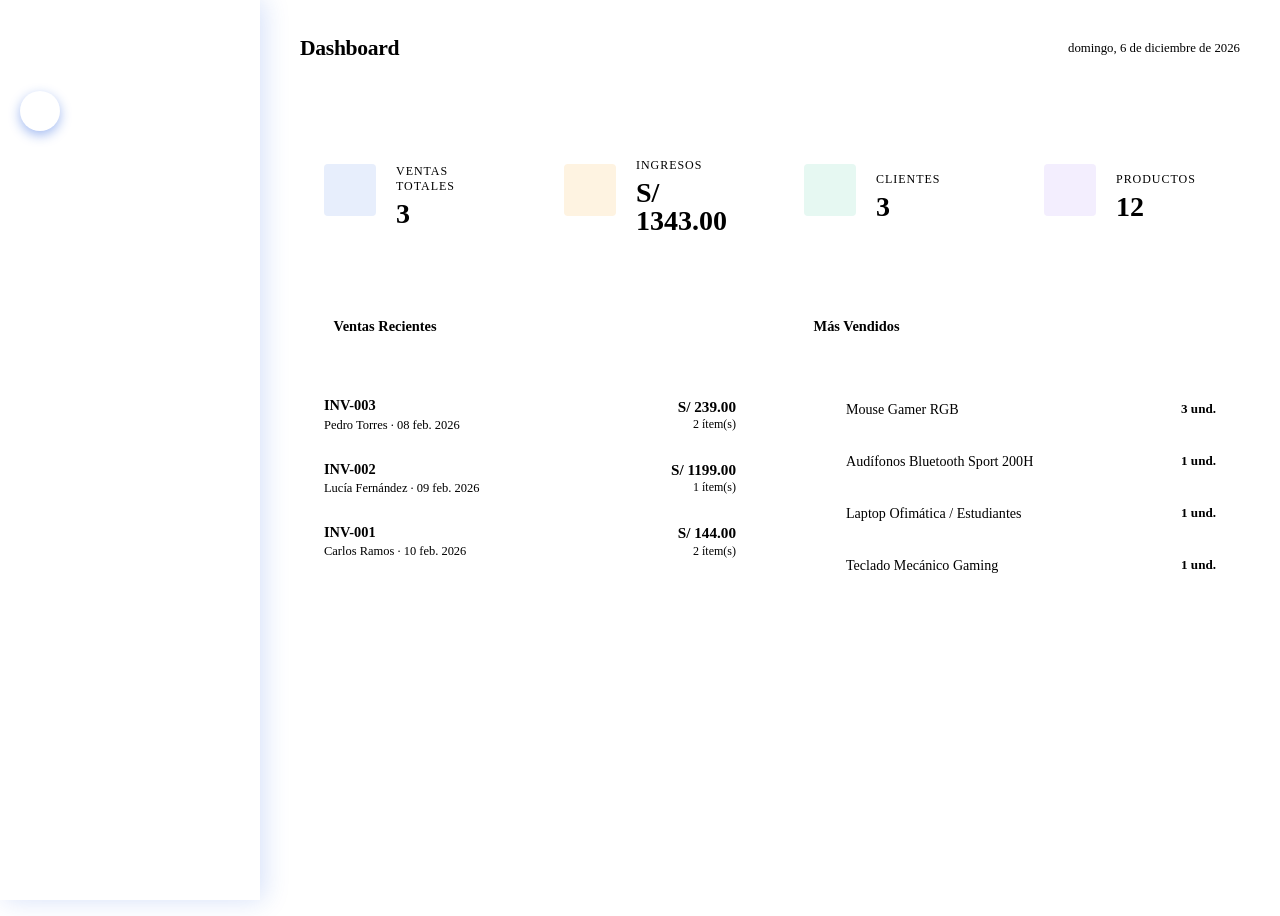
==== commit d05e778f: "Update admin.html" ====
--- a/crm/admin.html
+++ b/crm/admin.html
@@ -6,7 +6,7 @@
   <title>Innova Import — Panel Administrativo</title>
   <link href="https://fonts.googleapis.com/css2?family=Playfair+Display:wght@700;900&family=Inter:wght@400;500;600;700&display=swap" rel="stylesheet">
   <link rel="stylesheet" href="https://use.fontawesome.com/releases/v6.4.0/css/all.css" crossorigin="anonymous">
-  <link rel="stylesheet" href="/assets/css/globals.css">
+  <link rel="stylesheet" href="https://github.com/Miguels543/innova.github.io/blob/main/assets/css/globals.css">
   <link rel="stylesheet" href="../crm/css/admin.css">
   <link rel="stylesheet" href="../crm/css/pages.css">
 </head>
--- a/crm/css/admin.css
+++ b/crm/css/admin.css
@@ -1,353 +1,717 @@
- 
-:root {
-  --primary: #4A7043;
-  --primary-dark: #3a5935;
-  --primary-light: #5A8A5A;
-  --gold: #C9A96E;
-  --brown-dark: #6B4E31;
-  --moss-light: #f0f5f0;
-  --border-light: #e2e8e0;
-  --text-dark: #1a202c;
-  --text-mid: #4a5568;
-  --text-light: #718096;
-  --bg: linear-gradient(135deg, #f0f5f0 0%, #e8f0e3 100%);
-}
-
-* { margin: 0; padding: 0; box-sizing: border-box; }
-
-html { scroll-behavior: smooth; }
-
+/* ================================================
+   ADMIN.CSS — INNOVA IMPORT PIURA
+   Panel de administración: sidebar, topbar,
+   dashboard, product cards, modals
+   Depende de globals.css para variables base
+   ================================================ */
+
+/* ── RESET & BODY ── */
 .admin-body {
-  background: var(--bg);
-  display: flex;
-  font-family: 'Inter', -apple-system, BlinkMacSystemFont, sans-serif;
+  background: var(--beige);
+  min-height: 100vh;
+  font-family: var(--font-body);
   overflow-x: hidden;
 }
-
-/* ── SIDEBAR ── */
-.admin-container { display: flex; width: 100%; min-height: 100vh; }
+/* ================================================
+   SIDEBAR
+   ================================================ */
 
 .admin-sidebar {
-  width: 280px;
-  background: rgba(255,255,255,0.97);
-  backdrop-filter: blur(10px);
-  color: var(--text-dark);
+  background: linear-gradient(180deg, var(--brown-dark) 0%, #0a1845 100%);
+  color: #fff;
   display: flex;
   flex-direction: column;
   position: fixed;
-  left: 0; top: 0;
-  height: 100vh;
+  top: 0; left: 0; bottom: 0;
+  width: 260px;
+  z-index: 200;
+  box-shadow: 4px 0 24px rgba(26, 86, 219, 0.18);
+  transition: transform 0.4s cubic-bezier(0.4, 0, 0.2, 1);
   overflow-y: auto;
-  z-index: 1000;
-  transition: transform 0.3s cubic-bezier(0.4,0,0.2,1);
-  border-right: 1px solid rgba(0,0,0,0.06);
-  box-shadow: 0 0 40px rgba(0,0,0,0.05);
+  overflow-x: hidden;
 }
 
 .sidebar-header {
-  padding: 2rem 1.5rem 1.5rem;
   display: flex;
   align-items: center;
   justify-content: space-between;
-  border-bottom: 1px solid rgba(0,0,0,0.06);
+  padding: 1.5rem 1.25rem 1rem;
+  border-bottom: 1px solid rgba(255, 255, 255, 0.08);
 }
 
 .logo-admin {
-  display: flex; align-items: center; gap: 0.75rem;
-  font-size: 1.5rem; font-weight: 700; color: var(--text-dark); letter-spacing: -0.5px;
-}
-.logo-admin i { font-size: 1.75rem; color: var(--primary); }
+  display: flex;
+  align-items: center;
+  gap: 0.6rem;
+  font-family: var(--font-heading);
+  font-size: 1.4rem;
+  font-weight: 900;
+  color: #fff;
+  letter-spacing: -0.5px;
+}
+
+.logo-admin i {
+  color: var(--gold);
+  font-size: 1.2rem;
+}
+
+.logo-admin em {
+  font-style: normal;
+  color: var(--gold);
+}
 
 .sidebar-close {
-  display: none; background: none; border: none; color: var(--text-mid);
-  font-size: 1.5rem; cursor: pointer; padding: 0.5rem;
-  min-width: 40px; min-height: 40px; transition: color 0.2s;
-  -webkit-tap-highlight-color: transparent;
-}
-.sidebar-close:hover { color: var(--text-dark); }
-
+  display: none;
+  background: none;
+  border: none;
+  color: rgba(255, 255, 255, 0.6);
+  font-size: 1.1rem;
+  cursor: pointer;
+  padding: 0.3rem;
+  transition: color 0.2s;
+}
+.sidebar-close:hover { color: #fff; }
+
+/* ── USER INFO ── */
 .user-info {
-  padding: 1.5rem 1.5rem 1rem;
-  display: flex; align-items: center; gap: 1rem;
-}
+  display: flex;
+  align-items: center;
+  gap: 0.875rem;
+  padding: 1.25rem;
+  border-bottom: 1px solid rgba(255, 255, 255, 0.08);
+}
+
 .user-avatar {
-  width: 48px; height: 48px; border-radius: 12px;
-  background: linear-gradient(135deg, var(--primary), var(--primary-light));
-  display: flex; align-items: center; justify-content: center;
-  font-weight: 600; color: white; font-size: 1.25rem;
-  box-shadow: 0 4px 12px rgba(74,112,67,0.3);
-}
-.user-details h3 { color: var(--text-dark); font-size: 1rem; margin-bottom: 0.25rem; font-weight: 600; }
-.user-details p { color: var(--text-light); font-size: 0.875rem; }
-
+  width: 40px; height: 40px;
+  background: linear-gradient(135deg, var(--primary), var(--gold));
+  border-radius: 50%;
+  display: flex;
+  align-items: center;
+  justify-content: center;
+  font-weight: 700;
+  font-size: 1.1rem;
+  color: #fff;
+  flex-shrink: 0;
+  box-shadow: 0 4px 12px rgba(26, 86, 219, 0.4);
+}
+
+.user-details h3 {
+  font-size: 0.9rem;
+  font-weight: 600;
+  color: #fff;
+  margin-bottom: 0.1rem;
+  font-family: var(--font-body);
+}
+
+.user-details p {
+  font-size: 0.75rem;
+  color: rgba(255, 255, 255, 0.5);
+  margin: 0;
+}
+
+/* ── MENU ── */
 .admin-menu {
-  flex: 1; padding: 0.75rem 1rem 1rem;
-  display: flex; flex-direction: column; gap: 0.25rem;
-  border-top: 1px solid rgba(0,0,0,0.06);
-}
-
-.admin-menu a, .menu-item {
-  padding: 0.875rem 1rem; color: var(--text-mid);
-  text-decoration: none; display: flex; align-items: center;
-  gap: 0.875rem; transition: all 0.2s cubic-bezier(0.4,0,0.2,1);
-  font-size: 0.9375rem; border-radius: 10px; font-weight: 500;
-  cursor: pointer; -webkit-tap-highlight-color: transparent; user-select: none;
-}
-.admin-menu a:hover, .menu-item:hover {
-  color: var(--primary); background: rgba(74,112,67,0.08); transform: translateX(4px);
-}
-.admin-menu a.active, .menu-item.active {
-  background: linear-gradient(135deg, var(--primary), var(--primary-light));
-  color: white; box-shadow: 0 4px 12px rgba(74,112,67,0.3);
-}
-.admin-menu a i, .menu-item i { width: 20px; text-align: center; font-size: 1.125rem; }
+  flex: 1;
+  padding: 1rem 0.75rem;
+  display: flex;
+  flex-direction: column;
+  gap: 0.25rem;
+}
+
+.menu-item {
+  display: flex;
+  align-items: center;
+  gap: 0.875rem;
+  padding: 0.75rem 1rem;
+  border-radius: 4px;
+  font-size: 0.85rem;
+  font-weight: 500;
+  color: rgba(255, 255, 255, 0.65);
+  text-decoration: none;
+  cursor: pointer;
+  transition: all 0.25s ease;
+  position: relative;
+  overflow: hidden;
+}
+
+.menu-item i {
+  width: 18px;
+  text-align: center;
+  font-size: 0.9rem;
+  transition: color 0.25s;
+  flex-shrink: 0;
+}
+
+.menu-item::before {
+  content: '';
+  position: absolute;
+  left: 0; top: 0; bottom: 0;
+  width: 3px;
+  background: var(--gold);
+  border-radius: 0 2px 2px 0;
+  transform: scaleY(0);
+  transition: transform 0.25s ease;
+}
+
+.menu-item:hover,
+.menu-item.active {
+  background: rgba(255, 255, 255, 0.1);
+  color: #fff;
+}
+
+.menu-item:hover i,
+.menu-item.active i {
+  color: var(--gold);
+}
+
+.menu-item.active::before {
+  transform: scaleY(1);
+}
 
 .menu-item.logout {
-  margin: auto 0 1rem; border-top: 1px solid rgba(0,0,0,0.06);
-  padding-top: 1rem; color: #e53e3e;
-}
-.menu-item.logout:hover { color: #c53030; background: rgba(229,62,62,0.08); }
-
-/* ── MAIN ── */
-.admin-main { flex: 1; margin-left: 280px; min-height: 100vh; transition: margin-left 0.3s; }
+  margin: 0.75rem 0.75rem 1.5rem;
+  color: rgba(255, 255, 255, 0.5);
+  font-size: 0.8rem;
+  border-top: 1px solid rgba(255, 255, 255, 0.08);
+  border-radius: 0;
+  padding-top: 1.25rem;
+}
+
+.menu-item.logout:hover {
+  color: var(--gold);
+  background: transparent;
+}
+
+/* ================================================
+   TOPBAR
+   ================================================ */
+
+.admin-main {
+  grid-column: 2;
+  margin-left: 260px;
+  display: flex;
+  flex-direction: column;
+  min-height: 100vh;
+}
 
 .admin-topbar {
-  background: rgba(255,255,255,0.85);
-  backdrop-filter: blur(20px);
-  padding: 1.25rem 2rem;
-  display: flex; align-items: center; gap: 1.5rem;
-  box-shadow: 0 1px 3px rgba(0,0,0,0.05);
-  position: sticky; top: 0; z-index: 100;
-  border-bottom: 1px solid rgba(0,0,0,0.06);
+  position: sticky;
+  top: 0;
+  z-index: 100;
+  background: rgba(255, 255, 255, 0.95);
+  backdrop-filter: blur(12px);
+  -webkit-backdrop-filter: blur(12px);
+  border-bottom: 1px solid var(--border-light);
+  padding: 0.875rem 2rem;
+  display: flex;
+  align-items: center;
+  gap: 1rem;
 }
 
 .sidebar-toggle {
-  display: none; background: none; border: none;
-  font-size: 1.5rem; cursor: pointer; color: var(--text-dark);
-  padding: 0.5rem; min-width: 44px; min-height: 44px;
-  transition: color 0.2s; -webkit-tap-highlight-color: transparent;
+  display: none;
+  background: none;
+  border: none;
+  font-size: 1.2rem;
+  cursor: pointer;
+  color: var(--text-dark);
+  padding: 0.3rem;
+  transition: color 0.2s;
 }
 .sidebar-toggle:hover { color: var(--primary); }
 
-.page-title { font-size: 1.75rem; font-weight: 700; color: var(--text-dark); margin: 0; letter-spacing: -0.5px; }
-
-.topbar-right { margin-left: auto; }
+.page-title {
+  font-family: var(--font-heading);
+  font-size: 1.35rem;
+  font-weight: 700;
+  color: var(--brown-dark);
+  flex: 1;
+  letter-spacing: -0.3px;
+}
+
+.topbar-right {
+  display: flex;
+  align-items: center;
+  gap: 1rem;
+}
+
 .current-date {
-  display: flex; align-items: center; gap: 0.625rem;
-  color: var(--text-light); font-size: 0.9375rem;
-  padding: 0.625rem 1rem; background: rgba(74,112,67,0.06);
-  border-radius: 8px; font-weight: 500;
-}
-.current-date i { color: var(--primary); font-size: 1.125rem; }
-
-.admin-content { padding: 2rem; max-width: 100%; }
+  display: flex;
+  align-items: center;
+  gap: 0.5rem;
+  font-size: 0.8rem;
+  color: var(--text-muted);
+}
+
+.current-date i { color: var(--primary); }
+
+/* ================================================
+   CONTENT AREA
+   ================================================ */
+
+.admin-content {
+  flex: 1;
+  padding: 2rem;
+  background: var(--beige);
+}
 
 /* ── VIEWS ── */
-.view { display: none; opacity: 0; transform: translateY(10px); transition: all 0.35s cubic-bezier(0.34,1.56,0.64,1); }
-.view.active { display: block; opacity: 1; transform: translateY(0); }
-
-/* ── STATS ── */
+.view { display: none; }
+.view.active { display: block; }
+
+/* ================================================
+   LOADING OVERLAY
+   ================================================ */
+
+.loading-overlay {
+  position: fixed;
+  inset: 0;
+  background: rgba(255, 255, 255, 0.85);
+  backdrop-filter: blur(4px);
+  z-index: 9999;
+  display: flex;
+  align-items: center;
+  justify-content: center;
+  opacity: 0;
+  pointer-events: none;
+  transition: opacity 0.3s;
+}
+
+.loading-overlay.active {
+  opacity: 1;
+  pointer-events: all;
+}
+
+.loader-icon {
+  font-size: 2.5rem;
+  color: var(--primary);
+  animation: spin 0.8s linear infinite;
+}
+
+@keyframes spin {
+  from { transform: rotate(0deg); }
+  to   { transform: rotate(360deg); }
+}
+
+/* ================================================
+   STATS GRID (DASHBOARD)
+   ================================================ */
+
 .stats-grid {
-  display: grid; grid-template-columns: repeat(auto-fit, minmax(220px,1fr));
-  gap: 1.5rem; margin-bottom: 2rem;
-}
+  display: grid;
+  grid-template-columns: repeat(4, 1fr);
+  gap: 1.25rem;
+  margin-bottom: 1.75rem;
+}
+
 .stat-card {
-  background: white; padding: 1.75rem; border-radius: 16px;
-  display: flex; align-items: center; gap: 1.25rem;
-  box-shadow: 0 1px 3px rgba(0,0,0,0.05); transition: all 0.3s;
-  border: 1px solid rgba(0,0,0,0.06);
-}
-.stat-card:hover { transform: translateY(-4px); box-shadow: 0 12px 24px rgba(0,0,0,0.1); }
+  background: var(--white);
+  border: 1px solid var(--border-light);
+  border-radius: 4px;
+  padding: 1.5rem;
+  display: flex;
+  align-items: center;
+  gap: 1.25rem;
+  transition: all 0.3s ease;
+  box-shadow: var(--shadow-sm);
+}
+
+.stat-card:hover {
+  transform: translateY(-3px);
+  box-shadow: var(--shadow-md);
+  border-color: var(--primary);
+}
 
 .stat-icon {
-  width: 60px; height: 60px; border-radius: 14px;
-  display: flex; align-items: center; justify-content: center;
-  font-size: 1.5rem; color: white; flex-shrink: 0;
-}
-.stat-icon.sales { background: linear-gradient(135deg, var(--primary), var(--primary-light)); }
-.stat-icon.income { background: linear-gradient(135deg, var(--gold), #B8956A); }
-.stat-icon.clients { background: linear-gradient(135deg, var(--brown-dark), #4E342E); }
-.stat-icon.products { background: linear-gradient(135deg, var(--primary-light), #7BA272); }
-
-.stat-info h3 { font-size: 0.8125rem; color: var(--text-light); font-weight: 600; text-transform: uppercase; letter-spacing: 0.5px; margin-bottom: 0.5rem; }
-.stat-value { font-size: 1rem; font-weight: 700; color: var(--text-dark); letter-spacing: -0.5px; }
-
-/* ── DASHBOARD GRID ── */
-.dashboard-grid { display: grid; grid-template-columns: repeat(auto-fit, minmax(400px,1fr)); gap: 1.5rem; }
-.dashboard-card {
-  background: white; border-radius: 16px;
-  box-shadow: 0 1px 3px rgba(0,0,0,0.05);
-  border: 1px solid rgba(0,0,0,0.06); overflow: hidden; transition: all 0.3s;
-}
-.dashboard-card:hover { box-shadow: 0 12px 24px rgba(0,0,0,0.1); }
-.card-header { padding: 1.5rem 1.75rem; border-bottom: 1px solid rgba(0,0,0,0.06); }
-.card-title { margin: 0; color: var(--text-dark); font-size: 1.125rem; display: flex; align-items: center; gap: 0.75rem; font-weight: 700; letter-spacing: -0.25px; }
-.card-title i { font-size: 1.375rem; color: var(--primary); }
-.card-body { padding: 1.5rem; }
-
-.sales-list { display: flex; flex-direction: column; gap: 1rem; }
-.sales-item {
-  display: flex; justify-content: space-between; align-items: flex-start;
-  padding: 1.25rem; background: #f7fafc; border-radius: 12px;
-  transition: all 0.2s; border: 1px solid transparent;
-}
-.sales-item:hover { background: #edf2f7; border-color: rgba(74,112,67,0.2); transform: translateX(4px); }
-.sales-invoice { font-weight: 600; color: var(--text-dark); font-size: 0.9375rem; margin-bottom: 0.5rem; }
-.sales-meta { font-size: 0.8125rem; color: var(--text-light); }
-.amount { font-weight: 700; color: var(--primary); font-size: 1.125rem; margin-bottom: 0.25rem; }
-.items { font-size: 0.8125rem; color: #a0aec0; font-weight: 500; }
-
-.products-list { display: flex; flex-direction: column; gap: 1rem; }
-.product-item { display: flex; align-items: center; gap: 1rem; padding: 1.25rem; background: #f7fafc; border-radius: 12px; transition: all 0.2s; border: 1px solid transparent; }
-.product-item:hover { background: #edf2f7; border-color: rgba(74,112,67,0.2); transform: translateX(4px); }
-.product-number { width: 36px; height: 36px; border-radius: 10px; background: linear-gradient(135deg, var(--primary), var(--primary-light)); color: white; display: flex; align-items: center; justify-content: center; font-weight: 700; font-size: 1rem; flex-shrink: 0; box-shadow: 0 4px 12px rgba(74,112,67,0.25); }
-.product-name { flex: 1; font-weight: 600; color: var(--text-dark); font-size: 0.9375rem; }
-.product-quantity { color: var(--text-light); font-size: 0.875rem; font-weight: 600; padding: 0.375rem 0.75rem; background: rgba(74,112,67,0.08); border-radius: 6px; }
-
-/* ═══════════════════════════════════════════════
-    SECCIÓN PRODUCTOS - CARDS RESPONSIVE
-═══════════════════════════════════════════════ */
-
-.products-header {
-  display: flex;
-  align-items: center;
-  justify-content: space-between;
-  flex-wrap: wrap;
-  gap: 1rem;
-  margin-bottom: 1.75rem;
-}
-
-.products-header-left h2 {
-  font-size: 1.1rem;
+  width: 52px; height: 52px;
+  border-radius: 4px;
+  display: flex;
+  align-items: center;
+  justify-content: center;
+  font-size: 1.3rem;
+  flex-shrink: 0;
+}
+
+.stat-icon.sales    { background: rgba(26, 86, 219, 0.1); color: var(--primary); }
+.stat-icon.income   { background: rgba(245, 158, 11, 0.12); color: var(--gold); }
+.stat-icon.clients  { background: rgba(16, 185, 129, 0.1); color: #10B981; }
+.stat-icon.products { background: rgba(139, 92, 246, 0.1); color: #8B5CF6; }
+
+.stat-info h3 {
+  font-size: 0.75rem;
+  font-weight: 500;
+  letter-spacing: 0.08em;
+  text-transform: uppercase;
+  color: var(--text-muted);
+  margin-bottom: 0.35rem;
+  font-family: var(--font-body);
+}
+
+.stat-value {
+  font-family: var(--font-heading);
+  font-size: 1.75rem;
   font-weight: 700;
   color: var(--text-dark);
-}
-.products-header-left span {
+  line-height: 1;
+  margin: 0;
+}
+
+/* ── DASHBOARD GRID ── */
+.dashboard-grid {
+  display: grid;
+  grid-template-columns: 1fr 1fr;
+  gap: 1.25rem;
+}
+
+.dashboard-card {
+  background: var(--white);
+  border: 1px solid var(--border-light);
+  border-radius: 4px;
+  overflow: hidden;
+  box-shadow: var(--shadow-sm);
+}
+
+.card-header {
+  padding: 1.25rem 1.5rem;
+  border-bottom: 1px solid var(--border-light);
+  background: var(--moss-light);
+}
+
+.card-title {
+  font-family: var(--font-body);
+  font-size: 0.9rem;
+  font-weight: 600;
+  color: var(--primary);
+  display: flex;
+  align-items: center;
+  gap: 0.6rem;
+}
+
+.card-body { padding: 1rem; }
+
+/* ── SALES LIST (dashboard) ── */
+.sales-item {
+  display: flex;
+  justify-content: space-between;
+  align-items: center;
+  padding: 0.875rem 0.5rem;
+  border-bottom: 1px solid var(--border-light);
+  gap: 1rem;
+}
+.sales-item:last-child { border-bottom: none; }
+
+.sales-invoice {
+  font-weight: 600;
+  font-size: 0.9rem;
+  color: var(--primary);
+  margin: 0;
+}
+
+.sales-meta {
+  font-size: 0.78rem;
+  color: var(--text-muted);
+  margin: 0.2rem 0 0;
+}
+
+.sales-amount { text-align: right; }
+
+.sales-amount .amount {
+  font-weight: 700;
+  color: var(--text-dark);
+  font-size: 0.95rem;
+  margin: 0;
+}
+
+.sales-amount .items {
+  font-size: 0.75rem;
+  color: var(--text-muted);
+  margin: 0.1rem 0 0;
+}
+
+/* ── PRODUCT ITEM (top vendidos) ── */
+.product-item {
+  display: flex;
+  align-items: center;
+  gap: 0.875rem;
+  padding: 0.75rem 0.5rem;
+  border-bottom: 1px solid var(--border-light);
+}
+.product-item:last-child { border-bottom: none; }
+
+.product-number {
+  width: 28px; height: 28px;
+  background: var(--primary);
+  color: #fff;
+  border-radius: 50%;
+  display: flex;
+  align-items: center;
+  justify-content: center;
+  font-size: 0.75rem;
+  font-weight: 700;
+  flex-shrink: 0;
+}
+
+.product-name {
+  flex: 1;
+  font-size: 0.88rem;
+  font-weight: 500;
+  color: var(--text-dark);
+}
+
+.product-quantity {
+  font-size: 0.82rem;
+  font-weight: 600;
+  color: var(--gold);
+}
+
+/* ── EMPTY STATE ── */
+.empty-products {
+  text-align: center;
+  padding: 3rem 1rem;
+  color: var(--text-muted);
+}
+
+.empty-products i {
+  font-size: 2.5rem;
+  display: block;
+  margin-bottom: 0.75rem;
+  opacity: 0.25;
+  color: var(--primary);
+}
+
+.empty-products h3 {
+  font-family: var(--font-body);
+  font-size: 1rem;
+  font-weight: 600;
+  color: var(--text-dark);
+  margin-bottom: 0.4rem;
+}
+
+.empty-products p {
   font-size: 0.85rem;
-  color: var(--text-light);
-  font-weight: 400;
-}
-
-.btn-add-product {
-  display: inline-flex;
-  align-items: center;
-  gap: 0.6rem;
-  background: linear-gradient(135deg, var(--primary), var(--primary-light));
-  color: white;
-  border: none;
-  padding: 0.85rem 1.6rem;
-  border-radius: 12px;
-  font-size: 0.95rem;
-  font-weight: 600;
-  cursor: pointer;
-  transition: all 0.25s;
-  box-shadow: 0 4px 14px rgba(74,112,67,0.3);
-  white-space: nowrap;
-  -webkit-tap-highlight-color: transparent;
-}
-.btn-add-product:hover {
-  transform: translateY(-2px);
-  box-shadow: 0 8px 20px rgba(74,112,67,0.4);
-}
-.btn-add-product:active { transform: translateY(0); }
-
-/* Search/filter bar */
-.products-toolbar {
-  display: flex;
+  margin: 0;
+}
+
+/* ================================================
+   TOOLBAR GENÉRICO
+   ================================================ */
+
+.products-header,
+.page-header {
+  display: flex;
+  align-items: center;
+  justify-content: space-between;
+  margin-bottom: 1.5rem;
   gap: 1rem;
   flex-wrap: wrap;
+}
+
+.products-header-left h2,
+.page-header-left h2 {
+  font-family: var(--font-heading);
+  font-size: 1.5rem;
+  color: var(--brown-dark);
+  margin-bottom: 0.25rem;
+}
+
+.products-header-left span,
+.page-header-left span {
+  font-size: 0.82rem;
+  color: var(--text-muted);
+}
+
+.products-toolbar {
+  display: flex;
+  align-items: center;
+  gap: 0.875rem;
   margin-bottom: 1.5rem;
 }
 
 .search-box {
+  position: relative;
   flex: 1;
-  min-width: 200px;
-  position: relative;
-}
+  min-width: 0;
+}
+
 .search-box i {
   position: absolute;
-  left: 1rem;
+  left: 0.875rem;
   top: 50%;
   transform: translateY(-50%);
-  color: var(--text-light);
-  font-size: 0.95rem;
-}
+  color: var(--text-muted);
+  font-size: 0.85rem;
+  pointer-events: none;
+}
+
 .search-box input {
   width: 100%;
-  padding: 0.75rem 1rem 0.75rem 2.75rem;
-  border: 1.5px solid var(--border-light);
-  border-radius: 12px;
-  font-size: 0.9rem;
+  padding: 0.625rem 0.875rem 0.625rem 2.5rem;
+  border: 1px solid var(--border-light);
+  border-radius: 4px;
+  font-size: 0.88rem;
+  background: var(--white);
+  transition: all 0.2s;
+  font-family: var(--font-body);
+}
+
+.search-box input:focus {
   outline: none;
-  background: white;
-  transition: border-color 0.2s, box-shadow 0.2s;
-  font-family: inherit;
-}
-.search-box input:focus {
   border-color: var(--primary);
-  box-shadow: 0 0 0 3px rgba(74,112,67,0.12);
+  box-shadow: 0 0 0 3px rgba(26, 86, 219, 0.1);
 }
 
 .filter-select {
-  padding: 0.75rem 1.1rem;
-  border: 1.5px solid var(--border-light);
-  border-radius: 12px;
-  font-size: 0.9rem;
+  padding: 0.625rem 0.875rem;
+  border: 1px solid var(--border-light);
+  border-radius: 4px;
+  font-size: 0.88rem;
+  background: var(--white);
+  cursor: pointer;
+  font-family: var(--font-body);
+  color: var(--text-dark);
+  width: auto !important;          /* Override globals.css width:100% on select */
+  flex-shrink: 0;
+}
+.filter-select:focus {
   outline: none;
-  background: white;
-  color: var(--text-mid);
-  font-family: inherit;
-  cursor: pointer;
-  transition: border-color 0.2s;
-  min-width: 150px;
-}
-.filter-select:focus { border-color: var(--primary); box-shadow: 0 0 0 3px rgba(74,112,67,0.12); }
-
-/* Cards grid */
+  border-color: var(--primary);
+}
+
+/* ── BUTTONS ── */
+.btn-add-product {
+  display: flex;
+  align-items: center;
+  gap: 0.5rem;
+  padding: 0.625rem 1.25rem;
+  background: var(--primary);
+  color: #fff;
+  border: none;
+  border-radius: 4px;
+  font-size: 0.85rem;
+  font-weight: 500;
+  cursor: pointer;
+  font-family: var(--font-body);
+  transition: all 0.2s;
+  white-space: nowrap;
+}
+.btn-add-product:hover {
+  background: var(--brown-dark);
+  transform: translateY(-2px);
+  box-shadow: var(--shadow-md);
+}
+
+.btn-manage-cats-toolbar {
+  display: flex;
+  align-items: center;
+  gap: 0.5rem;
+  padding: 0.625rem 1rem;
+  background: var(--white);
+  color: var(--primary);
+  border: 1px solid var(--primary);
+  border-radius: 4px;
+  font-size: 0.85rem;
+  font-weight: 500;
+  cursor: pointer;
+  font-family: var(--font-body);
+  transition: all 0.2s;
+  white-space: nowrap;
+}
+.btn-manage-cats-toolbar:hover {
+  background: var(--primary);
+  color: #fff;
+}
+
+.btn-export {
+  display: flex;
+  align-items: center;
+  gap: 0.5rem;
+  padding: 0.625rem 1rem;
+  background: var(--white);
+  color: var(--text-dark);
+  border: 1px solid var(--border-light);
+  border-radius: 4px;
+  font-size: 0.85rem;
+  cursor: pointer;
+  font-family: var(--font-body);
+  transition: all 0.2s;
+}
+.btn-export:hover { border-color: var(--primary); color: var(--primary); }
+
+.btn.btn-primary {
+  background: var(--primary);
+  color: #fff;
+  padding: 0.75rem 1.5rem;
+  border: none;
+  border-radius: 4px;
+  font-family: var(--font-body);
+  font-size: 0.88rem;
+  font-weight: 500;
+  cursor: pointer;
+  display: inline-flex;
+  align-items: center;
+  gap: 0.5rem;
+  transition: all 0.2s;
+}
+.btn.btn-primary:hover { background: var(--brown-dark); }
+
+.btn.btn-secondary {
+  background: transparent;
+  color: var(--text-muted);
+  padding: 0.75rem 1.5rem;
+  border: 1px solid var(--border-light);
+  border-radius: 4px;
+  font-family: var(--font-body);
+  font-size: 0.88rem;
+  cursor: pointer;
+  display: inline-flex;
+  align-items: center;
+  gap: 0.5rem;
+  transition: all 0.2s;
+}
+.btn.btn-secondary:hover { border-color: var(--primary); color: var(--primary); }
+
+.btn.btn-danger {
+  background: #EF4444;
+  color: #fff;
+  padding: 0.75rem 1.5rem;
+  border: none;
+  border-radius: 4px;
+  font-family: var(--font-body);
+  font-size: 0.85rem;
+  cursor: pointer;
+  display: inline-flex;
+  align-items: center;
+  gap: 0.5rem;
+  transition: all 0.2s;
+  width: 100%;
+  justify-content: center;
+}
+.btn.btn-danger:hover { background: #b91c1c; }
+
+/* ================================================
+   PRODUCT CARDS (admin)
+   ================================================ */
+
 .product-cards-grid {
   display: grid;
-  grid-template-columns: repeat(auto-fill, minmax(300px, 1fr));
+  grid-template-columns: repeat(3, 1fr);
   gap: 1.25rem;
 }
 
 .product-card {
-  background: white;
-  border-radius: 18px;
-  border: 1px solid rgba(0,0,0,0.06);
-  box-shadow: 0 2px 8px rgba(0,0,0,0.05);
+  background: var(--white);
+  border: 1px solid var(--border-light);
+  border-radius: 4px;
   overflow: hidden;
-  transition: all 0.3s cubic-bezier(0.4,0,0.2,1);
+  transition: all 0.3s ease;
   position: relative;
-  display: flex;
-  flex-direction: column;
-}
+  box-shadow: var(--shadow-sm);
+}
+
 .product-card:hover {
-  transform: translateY(-5px);
-  box-shadow: 0 16px 32px rgba(0,0,0,0.12);
-  border-color: rgba(74,112,67,0.2);
-}
-
-/* Badge best selling */
-.badge-best {
-  position: absolute;
-  top: 0.75rem; right: 0.75rem;
-  background: linear-gradient(135deg, var(--gold), #B8956A);
-  color: white; font-size: 0.7rem;
-  font-weight: 700; padding: 0.3rem 0.7rem;
-  border-radius: 20px; letter-spacing: 0.3px;
-  box-shadow: 0 3px 10px rgba(201,169,110,0.4);
-  text-transform: uppercase;
-}
-
-/* Stock badge */
-.badge-stock-low {
-  position: absolute;
-  top: 0.75rem; left: 0.75rem;
-  background: #fff5f5;
-  color: #c53030;
-  border: 1px solid #fed7d7;
-  font-size: 0.7rem; font-weight: 700;
-  padding: 0.3rem 0.7rem; border-radius: 20px;
+  transform: translateY(-4px);
+  box-shadow: var(--shadow-lg);
+  border-color: var(--primary);
 }
 
 .product-card-image {
@@ -355,9 +719,8 @@
   height: 180px;
   object-fit: cover;
   display: block;
-  cursor: pointer;
-  transition: transform 0.35s ease;
-  background: var(--moss-light);
+  cursor: zoom-in;
+  transition: transform 0.4s ease;
 }
 .product-card:hover .product-card-image { transform: scale(1.04); }
 
@@ -368,16 +731,12 @@
   display: flex;
   align-items: center;
   justify-content: center;
-  color: rgba(74,112,67,0.3);
-  font-size: 3rem;
+  color: var(--border-light);
+  font-size: 2.5rem;
 }
 
 .product-card-body {
-  padding: 1.1rem 1.25rem;
-  flex: 1;
-  display: flex;
-  flex-direction: column;
-  gap: 0.5rem;
+  padding: 1.25rem;
 }
 
 .product-card-top {
@@ -385,44 +744,43 @@
   align-items: flex-start;
   justify-content: space-between;
   gap: 0.5rem;
+  margin-bottom: 0.35rem;
 }
 
 .product-card-name {
+  font-family: var(--font-heading);
   font-size: 1rem;
   font-weight: 700;
   color: var(--text-dark);
   line-height: 1.3;
-  flex: 1;
 }
 
 .product-card-id {
-  font-size: 0.75rem;
-  color: var(--text-light);
-  background: #f7fafc;
-  padding: 0.2rem 0.5rem;
-  border-radius: 6px;
-  font-weight: 600;
+  font-size: 0.7rem;
+  color: var(--text-muted);
   white-space: nowrap;
-  flex-shrink: 0;
+  background: var(--beige);
+  padding: 0.15rem 0.4rem;
+  border-radius: 2px;
 }
 
 .product-card-category {
   display: inline-flex;
   align-items: center;
   gap: 0.35rem;
-  font-size: 0.78rem;
-  font-weight: 600;
+  font-size: 0.72rem;
+  font-weight: 500;
+  letter-spacing: 0.08em;
+  text-transform: uppercase;
   color: var(--primary);
-  background: rgba(74,112,67,0.08);
-  padding: 0.3rem 0.75rem;
-  border-radius: 20px;
-  width: fit-content;
+  margin-bottom: 0.6rem;
 }
 
 .product-card-desc {
   font-size: 0.82rem;
-  color: var(--text-light);
+  color: var(--text-muted);
   line-height: 1.5;
+  margin-bottom: 0.75rem;
   display: -webkit-box;
   -webkit-line-clamp: 2;
   -webkit-box-orient: vertical;
@@ -431,63 +789,94 @@
 
 .product-card-divider {
   height: 1px;
-  background: rgba(0,0,0,0.05);
-  margin: 0.25rem 0;
+  background: var(--border-light);
+  margin-bottom: 0.75rem;
 }
 
 .product-card-meta {
   display: flex;
-  align-items: center;
   justify-content: space-between;
+  align-items: center;
+  margin-bottom: 0.75rem;
 }
 
 .product-card-price {
-  font-size: 1.1rem;
-  font-weight: 800;
+  font-size: 1.15rem;
+  font-weight: 700;
   color: var(--primary);
-  letter-spacing: -0.5px;
-}
+}
+
 .product-card-price span {
-  font-size: 0.75rem;
-  font-weight: 500;
-  color: var(--text-light);
+  font-size: 0.72rem;
+  font-weight: 400;
+  color: var(--text-muted);
   margin-left: 0.2rem;
 }
 
 .product-card-stock {
-  font-size: 0.82rem;
-  font-weight: 600;
-  color: var(--text-light);
   display: flex;
   align-items: center;
   gap: 0.35rem;
-}
-.product-card-stock i { font-size: 0.75rem; }
-.product-card-stock.low { color: #c53030; }
-
-/* Presentations pills */
+  font-size: 0.78rem;
+  color: var(--text-muted);
+}
+
+.product-card-stock.low { color: #EF4444; }
+
 .product-card-presentations {
   display: flex;
   flex-wrap: wrap;
-  gap: 0.4rem;
-}
+  gap: 0.35rem;
+  margin-bottom: 0.875rem;
+}
+
 .pres-pill {
-  background: #f7fafc;
+  font-size: 0.68rem;
+  padding: 0.2rem 0.5rem;
+  background: var(--moss-light);
+  color: var(--primary);
+  border-radius: 2px;
   border: 1px solid var(--border-light);
-  color: var(--text-mid);
-  font-size: 0.75rem;
-  font-weight: 600;
-  padding: 0.25rem 0.6rem;
-  border-radius: 8px;
-}
-
-/* Card actions */
+}
+
+/* ── PRODUCT BADGES ── */
+.badge-best {
+  position: absolute;
+  top: 0.75rem; left: 0.75rem;
+  background: var(--gold);
+  color: #1a1a14;
+  font-size: 0.65rem;
+  font-weight: 700;
+  letter-spacing: 0.05em;
+  text-transform: uppercase;
+  padding: 0.3rem 0.6rem;
+  border-radius: 2px;
+  display: flex;
+  align-items: center;
+  gap: 0.3rem;
+}
+
+.badge-stock-low {
+  position: absolute;
+  top: 0.75rem; right: 0.75rem;
+  background: #FEE2E2;
+  color: #DC2626;
+  font-size: 0.62rem;
+  font-weight: 700;
+  padding: 0.3rem 0.5rem;
+  border-radius: 2px;
+  display: flex;
+  align-items: center;
+  gap: 0.3rem;
+}
+
+/* ── CARD ACTIONS ── */
 .product-card-actions {
   display: flex;
-  gap: 0.6rem;
-  padding: 0.9rem 1.25rem;
-  border-top: 1px solid rgba(0,0,0,0.05);
-  background: #fafcfa;
+  gap: 0.5rem;
+  padding: 0.75rem 1.25rem;
+  border-top: 1px solid var(--border-light);
+  background: var(--beige);
 }
 
 .btn-card-action {
@@ -495,389 +884,555 @@
   display: flex;
   align-items: center;
   justify-content: center;
-  gap: 0.5rem;
-  padding: 0.65rem;
+  gap: 0.4rem;
+  padding: 0.5rem;
   border: none;
-  border-radius: 10px;
-  font-size: 0.85rem;
-  font-weight: 600;
-  cursor: pointer;
+  border-radius: 4px;
+  font-size: 0.78rem;
+  font-weight: 500;
+  cursor: pointer;
+  font-family: var(--font-body);
   transition: all 0.2s;
-  font-family: inherit;
-  -webkit-tap-highlight-color: transparent;
-}
+}
+
 .btn-card-action.edit {
-  background: rgba(74,112,67,0.08);
+  background: var(--moss-light);
   color: var(--primary);
+  border: 1px solid var(--border-light);
 }
 .btn-card-action.edit:hover {
   background: var(--primary);
-  color: white;
-  box-shadow: 0 4px 12px rgba(74,112,67,0.3);
-}
+  color: #fff;
+  border-color: var(--primary);
+}
+
 .btn-card-action.delete {
-  background: rgba(229,62,62,0.07);
-  color: #e53e3e;
+  background: #FEE2E2;
+  color: #DC2626;
+  border: 1px solid #FECACA;
 }
 .btn-card-action.delete:hover {
-  background: #e53e3e;
-  color: white;
-  box-shadow: 0 4px 12px rgba(229,62,62,0.3);
-}
-
-/* Empty state */
-.empty-products {
-  text-align: center;
-  padding: 4rem 2rem;
-  color: var(--text-light);
-}
-.empty-products i {
-  font-size: 3.5rem;
-  color: rgba(74,112,67,0.2);
-  margin-bottom: 1rem;
+  background: #DC2626;
+  color: #fff;
+  border-color: #DC2626;
+}
+
+/* ================================================
+   MODALS
+   ================================================ */
+
+.product-modal-overlay {
+  position: fixed;
+  inset: 0;
+  background: rgba(10, 20, 60, 0.7);
+  backdrop-filter: blur(4px);
+  z-index: 1000;
+  display: flex;
+  align-items: center;
+  justify-content: center;
+  padding: 1rem;
+  opacity: 0;
+  pointer-events: none;
+  transition: opacity 0.3s;
+}
+.product-modal-overlay.active {
+  opacity: 1;
+  pointer-events: all;
+}
+
+.product-modal {
+  background: var(--white);
+  width: 100%;
+  max-width: 680px;
+  max-height: 92vh;
+  border-radius: 4px;
+  overflow: hidden;
+  display: flex;
+  flex-direction: column;
+  box-shadow: 0 24px 64px rgba(26, 86, 219, 0.25);
+  border: 1px solid var(--border-light);
+  transform: translateY(16px);
+  transition: transform 0.3s ease;
+}
+.product-modal-overlay.active .product-modal { transform: translateY(0); }
+
+.product-modal-header {
+  display: flex;
+  align-items: center;
+  justify-content: space-between;
+  padding: 1.25rem 1.5rem;
+  background: linear-gradient(135deg, var(--brown-dark), var(--primary));
+  color: #fff;
+  flex-shrink: 0;
+}
+
+.product-modal-header h2 {
+  font-family: var(--font-heading);
+  font-size: 1.15rem;
+  color: #fff;
+}
+
+.modal-close {
+  background: rgba(255, 255, 255, 0.15);
+  border: none;
+  color: #fff;
+  width: 32px; height: 32px;
+  border-radius: 50%;
+  display: flex;
+  align-items: center;
+  justify-content: center;
+  cursor: pointer;
+  transition: background 0.2s;
+  flex-shrink: 0;
+}
+.modal-close:hover { background: rgba(255, 255, 255, 0.3); }
+
+.product-modal-body {
+  overflow-y: auto;
+  padding: 1.5rem;
+  flex: 1;
+}
+
+/* ── FORM INSIDE MODAL ── */
+.form-row {
+  display: grid;
+  grid-template-columns: 1fr 1fr;
+  gap: 1rem;
+  margin-bottom: 1.2rem;
+}
+
+.form-group {
+  display: flex;
+  flex-direction: column;
+  gap: 0.4rem;
+  margin-bottom: 1.2rem;
+}
+
+.form-group label {
+  font-size: 0.8rem;
+  font-weight: 600;
+  color: var(--text-dark);
+  letter-spacing: 0.03em;
+}
+
+.form-group input,
+.form-group select,
+.form-group textarea {
+  padding: 0.625rem 0.875rem;
+  border: 1.5px solid var(--border-light);
+  border-radius: 4px;
+  font-size: 0.88rem;
+  font-family: var(--font-body);
+  color: var(--text-dark);
+  background: var(--white);
+  transition: border-color 0.2s, box-shadow 0.2s;
+}
+
+.form-group input:focus,
+.form-group select:focus,
+.form-group textarea:focus {
+  outline: none;
+  border-color: var(--primary);
+  box-shadow: 0 0 0 3px rgba(26, 86, 219, 0.1);
+}
+
+.form-group input:disabled {
+  background: var(--beige);
+  color: var(--text-muted);
+}
+
+.form-group textarea { resize: vertical; min-height: 80px; }
+
+.category-field-wrapper {
+  display: flex;
+  gap: 0.5rem;
+}
+
+.category-field-wrapper select { flex: 1; }
+
+.btn-manage-cats {
+  display: flex;
+  align-items: center;
+  gap: 0.4rem;
+  padding: 0.625rem 0.75rem;
+  background: var(--moss-light);
+  color: var(--primary);
+  border: 1px solid var(--border-light);
+  border-radius: 4px;
+  font-size: 0.78rem;
+  cursor: pointer;
+  font-family: var(--font-body);
+  white-space: nowrap;
+  transition: all 0.2s;
+}
+.btn-manage-cats:hover { background: var(--primary); color: #fff; }
+
+.checkbox-group {
+  display: flex;
+  align-items: center;
+  gap: 0.625rem;
+}
+.checkbox-group input[type="checkbox"] {
+  width: 18px; height: 18px;
+  accent-color: var(--primary);
+  cursor: pointer;
+}
+.checkbox-group label {
+  font-size: 0.85rem;
+  font-weight: 400;
+  cursor: pointer;
+  margin: 0;
+}
+
+/* ── PRESENTATIONS ── */
+.presentations-label {
+  font-size: 0.8rem;
+  font-weight: 600;
+  color: var(--text-dark);
   display: block;
 }
-.empty-products h3 { font-size: 1.1rem; color: var(--text-mid); margin-bottom: 0.5rem; }
-.empty-products p { font-size: 0.9rem; }
-
-/* ── LOADING ── */
-.loading-overlay {
-  position: fixed; inset: 0;
-  background: rgba(240,245,240,0.85);
-  backdrop-filter: blur(6px);
-  display: none; place-items: center; z-index: 9999;
-}
-.loading-overlay.active { display: grid; }
-.loader-icon { font-size: 3.5rem; color: var(--primary); animation: pulse 1.8s infinite; }
-@keyframes pulse { 0%,100%{opacity:1;transform:scale(1)} 50%{opacity:.6;transform:scale(0.9)} }
-
-/* ── MODAL ── */
-.product-modal-overlay {
-  position: fixed; inset: 0;
-  background: rgba(0,0,0,0.65);
-  backdrop-filter: blur(8px);
-  display: none; align-items: center;
-  justify-content: center; z-index: 10000;
-}
-.product-modal-overlay.active { display: flex; }
-
-.product-modal {
-  background: white;
-  width: 92%; max-width: 720px;
-  max-height: 94vh; border-radius: 20px;
-  overflow: hidden;
-  box-shadow: 0 24px 80px rgba(0,0,0,0.3);
-}
-
-.product-modal-header {
-  background: linear-gradient(135deg, var(--primary), var(--primary-light));
-  color: white; padding: 1.3rem 1.6rem;
-  display: flex; justify-content: space-between; align-items: center;
-}
-.product-modal-header h2 { font-size: 1.15rem; font-weight: 700; }
-
-.modal-close {
-  background: rgba(255,255,255,0.15);
-  border: none; color: white;
-  width: 36px; height: 36px; border-radius: 8px;
-  font-size: 1.2rem; cursor: pointer;
-  display: flex; align-items: center; justify-content: center;
-  transition: all 0.2s; -webkit-tap-highlight-color: transparent;
-}
-.modal-close:hover { background: rgba(255,255,255,0.25); transform: rotate(90deg); }
-
-.product-modal-body {
-  padding: 1.8rem; overflow-y: auto;
-  max-height: calc(94vh - 70px);
-}
-
-.form-row { display: grid; grid-template-columns: 1fr 1fr; gap: 1.4rem; }
-
-.form-group { display: flex; flex-direction: column; gap: 0.45rem; }
-.form-group label { font-size: 0.85rem; font-weight: 600; color: var(--text-mid); }
-.form-group input, .form-group select, .form-group textarea {
-  width: 100%; padding: 0.85rem 1rem;
-  border: 1.5px solid var(--border-light);
-  border-radius: 10px; font-size: 0.95rem;
-  font-family: inherit; outline: none;
-  transition: all 0.25s; color: var(--text-dark);
-  background: white;
-}
-.form-group input:focus, .form-group select:focus, .form-group textarea:focus {
-  border-color: var(--primary);
-  box-shadow: 0 0 0 4px rgba(74,112,67,0.12);
-}
-.form-group input:disabled { background: #f7fafc; color: var(--text-light); cursor: not-allowed; }
-
-.presentations-label { font-size: 0.85rem; font-weight: 600; color: var(--text-mid); }
 
 .presentation-item {
   display: grid;
-  grid-template-columns: 2fr 1fr auto;
-  gap: 1rem; align-items: end;
-  margin-bottom: 0.75rem; padding: 1rem;
-  background: var(--moss-light); border-radius: 12px;
+  grid-template-columns: 1fr 1fr auto;
+  gap: 0.75rem;
+  align-items: end;
+  padding: 0.75rem;
+  background: var(--beige);
+  border: 1px solid var(--border-light);
+  border-radius: 4px;
+  margin-bottom: 0.5rem;
 }
 
 .btn-remove-presentation {
-  background: #fed7d7; color: #c53030; border: none;
-  padding: 0.75rem 1rem; border-radius: 8px;
-  cursor: pointer; font-size: 0.85rem; font-weight: 600;
-  font-family: inherit; transition: all 0.2s;
-  -webkit-tap-highlight-color: transparent;
-}
-.btn-remove-presentation:hover { background: #e53e3e; color: white; }
+  display: flex;
+  align-items: center;
+  gap: 0.3rem;
+  padding: 0.5rem 0.75rem;
+  background: #FEE2E2;
+  color: #DC2626;
+  border: none;
+  border-radius: 4px;
+  font-size: 0.78rem;
+  cursor: pointer;
+  font-family: var(--font-body);
+  transition: all 0.2s;
+  white-space: nowrap;
+  height: fit-content;
+  margin-bottom: 0;
+}
+.btn-remove-presentation:hover { background: #DC2626; color: #fff; }
 
 .btn-add-presentation-modal {
-  width: 100%; padding: 0.9rem;
-  background: rgba(74,112,67,0.06);
-  border: 2px dashed var(--primary);
-  border-radius: 10px; color: var(--primary);
-  font-weight: 600; font-size: 0.9rem;
-  font-family: inherit; cursor: pointer;
-  transition: all 0.2s; margin-top: 0.5rem;
-  -webkit-tap-highlight-color: transparent;
-}
-.btn-add-presentation-modal:hover { background: rgba(74,112,67,0.12); }
-
-.checkbox-group { display: flex; align-items: center; gap: 0.6rem; padding: 0.5rem 0; }
-.checkbox-group input[type="checkbox"] { width: 18px; height: 18px; accent-color: var(--primary); cursor: pointer; flex-shrink: 0; }
-.checkbox-group label { font-size: 0.9rem; color: var(--text-mid); cursor: pointer; }
+  display: flex;
+  align-items: center;
+  gap: 0.4rem;
+  padding: 0.5rem 1rem;
+  background: var(--moss-light);
+  color: var(--primary);
+  border: 1px dashed var(--primary);
+  border-radius: 4px;
+  font-size: 0.82rem;
+  cursor: pointer;
+  font-family: var(--font-body);
+  transition: all 0.2s;
+  margin-top: 0.5rem;
+}
+.btn-add-presentation-modal:hover { background: var(--primary); color: #fff; border-style: solid; }
 
 .btn-upload-image {
-  padding: 0.85rem 1.1rem;
-  background: rgba(74,112,67,0.08);
+  display: flex;
+  align-items: center;
+  gap: 0.4rem;
+  padding: 0.625rem 0.875rem;
+  background: var(--primary);
+  color: #fff;
+  border: none;
+  border-radius: 4px;
+  font-size: 0.82rem;
+  cursor: pointer;
+  font-family: var(--font-body);
+  white-space: nowrap;
+  transition: all 0.2s;
+}
+.btn-upload-image:hover { background: var(--brown-dark); }
+
+.form-actions {
+  display: flex;
+  gap: 0.75rem;
+  justify-content: flex-end;
+  padding-top: 1rem;
+  border-top: 1px solid var(--border-light);
+  margin-top: 0.5rem;
+}
+
+/* ================================================
+   CATEGORY MODAL
+   ================================================ */
+
+.cat-modal-overlay {
+  position: fixed;
+  inset: 0;
+  background: rgba(10, 20, 60, 0.65);
+  backdrop-filter: blur(4px);
+  z-index: 1200;
+  display: flex;
+  align-items: center;
+  justify-content: center;
+  padding: 1rem;
+  opacity: 0;
+  pointer-events: none;
+  transition: opacity 0.3s;
+}
+.cat-modal-overlay.active {
+  opacity: 1;
+  pointer-events: all;
+}
+
+.cat-modal {
+  background: var(--white);
+  width: 100%;
+  max-width: 480px;
+  border-radius: 4px;
+  overflow: hidden;
+  box-shadow: 0 24px 64px rgba(26, 86, 219, 0.2);
+  transform: translateY(16px);
+  transition: transform 0.3s;
+}
+.cat-modal-overlay.active .cat-modal { transform: translateY(0); }
+
+.cat-modal-header {
+  display: flex;
+  align-items: center;
+  justify-content: space-between;
+  padding: 1.25rem 1.5rem;
+  background: linear-gradient(135deg, var(--brown-dark), var(--primary));
+}
+.cat-modal-header h2 {
+  font-size: 1rem;
+  font-family: var(--font-body);
+  font-weight: 600;
+  color: #fff;
+  display: flex;
+  align-items: center;
+  gap: 0.5rem;
+}
+
+.cat-modal-body { padding: 1.5rem; }
+
+.cat-add-row {
+  display: flex;
+  gap: 0.75rem;
+  margin-bottom: 1.25rem;
+}
+
+.cat-add-row input {
+  flex: 1;
+  padding: 0.625rem 0.875rem;
   border: 1.5px solid var(--border-light);
-  border-radius: 10px; color: var(--primary);
-  font-size: 0.85rem; font-weight: 600;
-  cursor: pointer; white-space: nowrap;
-  font-family: inherit; transition: all 0.2s;
-  display: flex; align-items: center; gap: 0.5rem;
-}
-.btn-upload-image:hover { background: rgba(74,112,67,0.15); border-color: var(--primary); }
-
-.form-actions { display: flex; gap: 1rem; justify-content: flex-end; margin-top: 2rem; flex-wrap: wrap; }
-.btn { padding: 0.9rem 1.8rem; border-radius: 10px; font-weight: 600; font-size: 0.95rem; font-family: inherit; cursor: pointer; border: none; transition: all 0.2s; -webkit-tap-highlight-color: transparent; }
-.btn-primary { background: linear-gradient(135deg, var(--primary), var(--primary-light)); color: white; box-shadow: 0 4px 14px rgba(74,112,67,0.3); }
-.btn-primary:hover { transform: translateY(-2px); box-shadow: 0 8px 20px rgba(74,112,67,0.4); }
-.btn-secondary { background: #f7fafc; color: var(--text-mid); border: 1.5px solid var(--border-light); }
-.btn-secondary:hover { background: #edf2f7; }
-
-/* ── SIDEBAR OVERLAY ── */
+  border-radius: 4px;
+  font-size: 0.88rem;
+  font-family: var(--font-body);
+  transition: border-color 0.2s;
+}
+.cat-add-row input:focus { outline: none; border-color: var(--primary); }
+
+.btn-cat-add {
+  display: flex;
+  align-items: center;
+  gap: 0.4rem;
+  padding: 0.625rem 1rem;
+  background: var(--primary);
+  color: #fff;
+  border: none;
+  border-radius: 4px;
+  font-size: 0.85rem;
+  cursor: pointer;
+  font-family: var(--font-body);
+  white-space: nowrap;
+  transition: background 0.2s;
+}
+.btn-cat-add:hover { background: var(--brown-dark); }
+
+.cat-list-label {
+  font-size: 0.72rem;
+  font-weight: 600;
+  letter-spacing: 0.12em;
+  text-transform: uppercase;
+  color: var(--text-muted);
+  margin-bottom: 0.875rem;
+}
+
+.cat-chips-list {
+  display: flex;
+  flex-direction: column;
+  gap: 0.5rem;
+  max-height: 280px;
+  overflow-y: auto;
+}
+
+.cat-chip {
+  display: flex;
+  align-items: center;
+  justify-content: space-between;
+  padding: 0.75rem 1rem;
+  background: var(--beige);
+  border: 1px solid var(--border-light);
+  border-radius: 4px;
+  transition: border-color 0.2s;
+}
+.cat-chip:hover { border-color: var(--primary); }
+
+.cat-chip-left {
+  display: flex;
+  align-items: center;
+  gap: 0.75rem;
+}
+
+.cat-chip-icon {
+  width: 32px; height: 32px;
+  border-radius: 50%;
+  background: var(--moss-light);
+  color: var(--primary);
+  display: flex;
+  align-items: center;
+  justify-content: center;
+  font-size: 0.8rem;
+}
+.cat-chip-icon.default {
+  background: rgba(245, 158, 11, 0.12);
+  color: var(--gold);
+}
+
+.cat-chip-name {
+  font-weight: 600;
+  font-size: 0.88rem;
+  color: var(--text-dark);
+  display: block;
+}
+
+.cat-chip-badge {
+  font-size: 0.7rem;
+  color: var(--text-muted);
+  margin-left: 0.4rem;
+}
+
+.btn-cat-delete {
+  width: 30px; height: 30px;
+  background: #FEE2E2;
+  color: #DC2626;
+  border: none;
+  border-radius: 50%;
+  display: flex;
+  align-items: center;
+  justify-content: center;
+  cursor: pointer;
+  font-size: 0.8rem;
+  transition: all 0.2s;
+}
+.btn-cat-delete:hover:not(:disabled) { background: #DC2626; color: #fff; }
+.btn-cat-delete:disabled { opacity: 0.35; cursor: not-allowed; }
+
+.cat-empty {
+  text-align: center;
+  padding: 2rem;
+  color: var(--text-muted);
+  font-size: 0.88rem;
+}
+
+/* ================================================
+   TOAST NOTIFICATIONS
+   ================================================ */
+
+#toast-container {
+  position: fixed;
+  top: 1.25rem;
+  right: 1.25rem;
+  z-index: 9999;
+  display: flex;
+  flex-direction: column;
+  gap: 0.625rem;
+}
+
+.toast {
+  display: flex;
+  align-items: center;
+  gap: 0.75rem;
+  padding: 0.875rem 1.25rem;
+  background: var(--white);
+  border-radius: 4px;
+  box-shadow: var(--shadow-lg);
+  font-size: 0.88rem;
+  font-weight: 500;
+  border-left: 4px solid var(--primary);
+  transform: translateX(110%);
+  transition: transform 0.4s cubic-bezier(0.34, 1.56, 0.64, 1);
+  min-width: 260px;
+  max-width: 360px;
+  font-family: var(--font-body);
+}
+
+.toast.show { transform: translateX(0); }
+.toast.toast-success { border-left-color: #10B981; }
+.toast.toast-warning { border-left-color: var(--gold); }
+.toast.toast-error   { border-left-color: #EF4444; }
+.toast.toast-info    { border-left-color: var(--primary); }
+
+/* ================================================
+   SIDEBAR OVERLAY (móvil)
+   ================================================ */
+
 .sidebar-overlay {
-  display: none; position: fixed; inset: 0;
-  background: rgba(0,0,0,0.5); backdrop-filter: blur(4px);
-  z-index: 999; opacity: 0; transition: opacity 0.3s; pointer-events: none;
-}
-.sidebar-overlay.show { display: block; opacity: 1; pointer-events: auto; }
-
-/* Scrollbars */
-.admin-sidebar::-webkit-scrollbar, .product-modal-body::-webkit-scrollbar { width: 6px; }
-.admin-sidebar::-webkit-scrollbar-track, .product-modal-body::-webkit-scrollbar-track { background: transparent; }
-.admin-sidebar::-webkit-scrollbar-thumb, .product-modal-body::-webkit-scrollbar-thumb { background: rgba(74,112,67,0.3); border-radius: 3px; }
-
-/* ── RESPONSIVE ── */
+  position: fixed;
+  inset: 0;
+  background: rgba(0, 0, 0, 0.5);
+  z-index: 150;
+  opacity: 0;
+  pointer-events: none;
+  transition: opacity 0.3s;
+}
+.sidebar-overlay.show {
+  opacity: 1;
+  pointer-events: all;
+}
+
+body.sidebar-open { overflow: hidden; }
+
+/* ================================================
+   RESPONSIVE
+   ================================================ */
+
+@media (max-width: 1024px) {
+  .stats-grid { grid-template-columns: repeat(2, 1fr); }
+  .product-cards-grid { grid-template-columns: repeat(2, 1fr); }
+  .dashboard-grid { grid-template-columns: 1fr; }
+}
+
 @media (max-width: 992px) {
-  .admin-sidebar { transform: translateX(-100%); z-index: 1001; }
-  .admin-sidebar.show { transform: translateX(0); }
-  .sidebar-close { display: block; }
+  .admin-container { grid-template-columns: 1fr; }
+
+  .admin-sidebar {
+    transform: translateX(-100%);
+  }
+  .admin-sidebar.show {
+    transform: translateX(0);
+  }
+  .sidebar-close { display: flex; }
+
   .admin-main { margin-left: 0; }
   .sidebar-toggle { display: block; }
-  .admin-topbar { padding: 1rem 1.2rem; }
-  .page-title { font-size: 1.4rem; }
-  .admin-content { padding: 1.5rem 1rem; }
-  .dashboard-grid { grid-template-columns: 1fr; }
-  .stats-grid { grid-template-columns: repeat(auto-fit, minmax(180px,1fr)); gap: 1rem; }
-  .product-cards-grid { grid-template-columns: repeat(auto-fill, minmax(260px,1fr)); }
-  body.sidebar-open { overflow: hidden; }
 }
 
 @media (max-width: 768px) {
-  .admin-topbar { padding: 1rem; gap: 0.75rem; }
-  .page-title { font-size: 1.25rem; }
-  .current-date { display: none; }
+  .admin-content { padding: 1.25rem; }
+  .stats-grid { grid-template-columns: 1fr 1fr; gap: 0.875rem; }
+  .product-cards-grid { grid-template-columns: 1fr; }
+  .form-row { grid-template-columns: 1fr; }
+  .products-toolbar { flex-direction: column; align-items: stretch; }
+}
+
+@media (max-width: 480px) {
+  .stats-grid { grid-template-columns: 1fr; }
+  .admin-topbar { padding: 0.75rem 1rem; }
   .admin-content { padding: 1rem; }
-  .stats-grid { grid-template-columns: 1fr 1fr; gap: 0.85rem; }
-  .stat-card { padding: 1.1rem; }
-  .stat-icon { width: 48px; height: 48px; font-size: 1.2rem; }
-  .stat-value { font-size: 1rem; }
-  .dashboard-grid { gap: 1rem; }
-  .product-cards-grid { grid-template-columns: 1fr 1fr; gap: 0.9rem; }
-  .product-card-image { height: 140px; }
-  .product-card-body { padding: 0.9rem; gap: 0.4rem; }
-  .product-card-name { font-size: 0.9rem; }
-  .form-row { grid-template-columns: 1fr; gap: 1rem; }
-  .product-modal { width: 96%; border-radius: 14px; }
-  .product-modal-body { padding: 1.3rem; }
-}
-
-@media (max-width: 480px) {
-  .admin-sidebar { width: 85vw; max-width: 310px; }
-  .page-title { font-size: 1.1rem; }
-  .admin-content { padding: 0.875rem; }
-  .stats-grid { grid-template-columns: 1fr 1fr; gap: 0.75rem; }
-  .stat-card { padding: 1rem; flex-direction: column; text-align: center; gap: 0.75rem; }
-  .stat-icon { width: 44px; height: 44px; font-size: 1.1rem; }
-  .stat-value { font-size: 1rem; }
-  .stat-info h3 { font-size: 0.72rem; }
-  .product-cards-grid { grid-template-columns: 1fr; }
-  .product-card-image { height: 160px; }
-  .products-toolbar { flex-direction: column; }
-  .filter-select { width: 100%; }
-  .products-header { flex-direction: column; align-items: flex-start; }
-  .btn-add-product { width: 100%; justify-content: center; }
-  .presentation-item { grid-template-columns: 1fr 1fr; }
-  .btn-remove-presentation { grid-column: span 2; }
-  .form-actions { flex-direction: column-reverse; }
-  .form-actions .btn { width: 100%; text-align: center; justify-content: center; display: flex; align-items: center; gap: 0.5rem; }
-  input, select, textarea { font-size: 16px !important; }
-}
-
-button, .sidebar-toggle, .sidebar-close, .menu-item { -webkit-tap-highlight-color: transparent; user-select: none; }
-
-/* ── CATEGORY MANAGER MODAL ── */
-.cat-modal-overlay {
-  position: fixed; inset: 0;
-  background: rgba(0,0,0,0.6);
-  backdrop-filter: blur(8px);
-  display: none; align-items: center;
-  justify-content: center; z-index: 11000;
-}
-.cat-modal-overlay.active { display: flex; }
-
-.cat-modal {
-  background: white;
-  width: 92%; max-width: 500px;
-  border-radius: 20px; overflow: hidden;
-  box-shadow: 0 24px 80px rgba(0,0,0,0.28);
-}
-
-.cat-modal-header {
-  background: linear-gradient(135deg, var(--brown-dark), #8B6343);
-  color: white; padding: 1.3rem 1.6rem;
-  display: flex; justify-content: space-between; align-items: center;
-}
-.cat-modal-header h2 { font-size: 1.1rem; font-weight: 700; display: flex; align-items: center; gap: 0.6rem; }
-.cat-modal-body { padding: 1.6rem; }
-
-.cat-add-row {
-  display: flex; gap: 0.75rem; margin-bottom: 1.4rem;
-}
-.cat-add-row input {
-  flex: 1; padding: 0.8rem 1rem;
-  border: 1.5px solid var(--border-light);
-  border-radius: 10px; font-size: 0.9rem;
-  font-family: inherit; outline: none;
-  transition: all 0.2s; color: var(--text-dark);
-}
-.cat-add-row input:focus {
-  border-color: var(--brown-dark);
-  box-shadow: 0 0 0 3px rgba(107,78,49,0.12);
-}
-.btn-cat-add {
-  padding: 0.8rem 1.2rem;
-  background: linear-gradient(135deg, var(--brown-dark), #8B6343);
-  color: white; border: none; border-radius: 10px;
-  font-size: 0.9rem; font-weight: 600; cursor: pointer;
-  white-space: nowrap; font-family: inherit; transition: all 0.2s;
-  display: flex; align-items: center; gap: 0.45rem;
-  -webkit-tap-highlight-color: transparent;
-}
-.btn-cat-add:hover { transform: translateY(-2px); box-shadow: 0 6px 16px rgba(107,78,49,0.3); }
-
-.cat-list-label {
-  font-size: 0.78rem; font-weight: 700; text-transform: uppercase;
-  letter-spacing: 0.6px; color: var(--text-light); margin-bottom: 0.75rem;
-}
-
-.cat-chips-list {
-  display: flex; flex-direction: column; gap: 0.5rem;
-  max-height: 300px; overflow-y: auto;
-  padding-right: 0.25rem;
-}
-.cat-chips-list::-webkit-scrollbar { width: 5px; }
-.cat-chips-list::-webkit-scrollbar-thumb { background: rgba(107,78,49,0.2); border-radius: 3px; }
-
-.cat-chip {
-  display: flex; align-items: center; justify-content: space-between;
-  padding: 0.7rem 1rem;
-  background: #f7fafc; border-radius: 10px;
-  border: 1px solid rgba(0,0,0,0.06);
-  transition: all 0.2s;
-}
-.cat-chip:hover { background: #edf2f7; border-color: rgba(107,78,49,0.2); }
-
-.cat-chip-left {
-  display: flex; align-items: center; gap: 0.7rem;
-}
-.cat-chip-icon {
-  width: 30px; height: 30px; border-radius: 8px;
-  background: linear-gradient(135deg, var(--brown-dark), #8B6343);
-  color: white; display: flex; align-items: center;
-  justify-content: center; font-size: 0.75rem; flex-shrink: 0;
-}
-.cat-chip-icon.default {
-  background: linear-gradient(135deg, var(--primary), var(--primary-light));
-}
-.cat-chip-name {
-  font-size: 0.9rem; font-weight: 600; color: var(--text-dark);
-}
-.cat-chip-badge {
-  font-size: 0.72rem; color: var(--text-light);
-  background: rgba(0,0,0,0.05); padding: 0.15rem 0.5rem;
-  border-radius: 20px; margin-left: 0.4rem;
-}
-
-.btn-cat-delete {
-  background: rgba(229,62,62,0.08); color: #e53e3e;
-  border: none; width: 30px; height: 30px; border-radius: 8px;
-  cursor: pointer; font-size: 0.85rem;
-  display: flex; align-items: center; justify-content: center;
-  transition: all 0.2s; flex-shrink: 0;
-  -webkit-tap-highlight-color: transparent;
-}
-.btn-cat-delete:hover { background: #e53e3e; color: white; }
-.btn-cat-delete:disabled { opacity: 0.3; cursor: not-allowed; pointer-events: none; }
-
-.cat-empty {
-  text-align: center; padding: 2rem;
-  color: var(--text-light); font-size: 0.9rem;
-}
-
-/* Botón de gestionar categorías junto al select */
-.category-field-wrapper {
-  display: flex; gap: 0.6rem; align-items: flex-end;
-}
-.category-field-wrapper select { flex: 1; }
-.btn-manage-cats {
-  padding: 0.85rem 0.9rem;
-  background: rgba(107,78,49,0.08);
-  border: 1.5px solid var(--border-light);
-  border-radius: 10px; color: var(--brown-dark);
-  cursor: pointer; font-size: 0.9rem; transition: all 0.2s;
-  display: flex; align-items: center; gap: 0.4rem;
-  white-space: nowrap; font-weight: 600; font-family: inherit;
-  -webkit-tap-highlight-color: transparent; flex-shrink: 0;
-}
-.btn-manage-cats:hover { background: rgba(107,78,49,0.15); border-color: var(--brown-dark); }
-
-/* Botón también en la barra de filtros */
-.btn-manage-cats-toolbar {
-  padding: 0.75rem 1rem;
-  background: rgba(107,78,49,0.07);
-  border: 1.5px solid var(--border-light);
-  border-radius: 12px; color: var(--brown-dark);
-  cursor: pointer; font-size: 0.85rem; font-weight: 600;
-  font-family: inherit; transition: all 0.2s;
-  display: flex; align-items: center; gap: 0.45rem;
-  white-space: nowrap; -webkit-tap-highlight-color: transparent;
-}
-.btn-manage-cats-toolbar:hover { background: rgba(107,78,49,0.14); border-color: var(--brown-dark); }
-
-@media (max-width: 480px) {
-  .cat-modal { width: 96%; border-radius: 14px; }
-  .cat-add-row { flex-direction: column; }
-  .btn-cat-add { width: 100%; justify-content: center; }
-  .category-field-wrapper { flex-direction: column; }
-  .btn-manage-cats { width: 100%; justify-content: center; }
-}+}
--- a/crm/css/pages.css
+++ b/crm/css/pages.css
@@ -1,574 +1,847 @@
-/* ═══════════════════════════════════════════════
-   PÁGINAS: VENTAS, CLIENTES, REPORTES, FACTURAS,
-            USUARIOS, CONFIGURACIÓN
-═══════════════════════════════════════════════ */
-
-/* ── HEADER DE PÁGINA GENÉRICO ── */
-.page-header {
-  display: flex;
-  align-items: center;
-  justify-content: space-between;
-  flex-wrap: wrap;
-  gap: 1rem;
-  margin-bottom: 1.75rem;
-}
-.page-header-left h2 {
-  font-size: 1.1rem;
-  font-weight: 700;
-  color: var(--text-dark);
-}
-.page-header-left span {
-  font-size: 0.85rem;
-  color: var(--text-light);
-}
-
-/* ── MINI STATS ROW ── */
+/* ================================================
+   PAGES.CSS — INNOVA IMPORT PIURA
+   Ventas, Clientes, Reportes, Facturas,
+   Usuarios, Configuración
+   ================================================ */
+
+/* Also fix in pages context — globals.css sets select width:100%, override here */
+.products-toolbar .filter-select,
+.page-header .filter-select {
+  width: auto !important;
+  flex-shrink: 0;
+}
+
+/* ================================================
+   MINI STATS (Ventas)
+   ================================================ */
+
 .page-stats-row {
   display: grid;
-  grid-template-columns: repeat(auto-fit, minmax(170px, 1fr));
+  grid-template-columns: repeat(4, 1fr);
   gap: 1rem;
   margin-bottom: 1.5rem;
 }
+
 .mini-stat {
-  background: white;
-  border-radius: 14px;
-  border: 1px solid rgba(0,0,0,0.06);
-  padding: 1.1rem 1.3rem;
+  background: var(--white);
+  border: 1px solid var(--border-light);
+  border-radius: 4px;
+  padding: 1.1rem 1.25rem;
   display: flex;
   align-items: center;
   gap: 1rem;
-  box-shadow: 0 1px 4px rgba(0,0,0,0.04);
-  transition: transform 0.2s, box-shadow 0.2s;
-}
-.mini-stat:hover { transform: translateY(-3px); box-shadow: 0 8px 20px rgba(0,0,0,0.09); }
+  box-shadow: var(--shadow-sm);
+  transition: all 0.25s ease;
+}
+
+.mini-stat:hover {
+  border-color: var(--primary);
+  transform: translateY(-2px);
+  box-shadow: var(--shadow-md);
+}
+
 .mini-stat > i {
-  font-size: 1.5rem;
-  color: var(--primary);
-  width: 40px;
+  width: 40px; height: 40px;
+  background: rgba(26, 86, 219, 0.08);
+  color: var(--primary);
+  border-radius: 4px;
+  display: flex;
+  align-items: center;
+  justify-content: center;
+  font-size: 1rem;
   flex-shrink: 0;
 }
-.mini-stat div span {
+
+.mini-stat > div span {
   display: block;
   font-size: 1.2rem;
-  font-weight: 800;
-  color: var(--text-dark);
-  letter-spacing: -0.5px;
-}
-.mini-stat div p {
-  font-size: 0.78rem;
-  color: var(--text-light);
+  font-weight: 700;
+  color: var(--primary);
+  line-height: 1.1;
+  font-family: var(--font-heading);
+}
+
+.mini-stat > div p {
+  font-size: 0.72rem;
+  color: var(--text-muted);
+  margin: 0.25rem 0 0;
+  text-transform: uppercase;
+  letter-spacing: 0.06em;
   font-weight: 500;
-  margin-top: 0.1rem;
-}
-
-/* ── TABLAS (desktop) ── */
+}
+
+/* ================================================
+   DATA TABLES
+   ================================================ */
+
 .table-wrapper {
-  background: white;
-  border-radius: 16px;
-  border: 1px solid rgba(0,0,0,0.06);
-  box-shadow: 0 1px 4px rgba(0,0,0,0.05);
+  background: var(--white);
+  border: 1px solid var(--border-light);
+  border-radius: 4px;
+  overflow: hidden;
+  box-shadow: var(--shadow-sm);
+  overflow-x: auto;
 }
 
 .data-table {
   width: 100%;
   border-collapse: collapse;
-  font-size: 0.9rem;
-}
-.data-table thead tr {
-  background: #f7fafc;
-  border-bottom: 2px solid rgba(0,0,0,0.06);
-}
-.data-table th {
-  padding: 1rem 1.2rem;
+  font-size: 0.85rem;
+  min-width: 600px;
+}
+
+.data-table thead {
+  background: linear-gradient(135deg, var(--brown-dark), var(--brown-medium));
+}
+
+.data-table thead th {
+  padding: 0.875rem 1rem;
+  font-size: 0.72rem;
+  font-weight: 600;
+  letter-spacing: 0.1em;
+  text-transform: uppercase;
+  color: rgba(255, 255, 255, 0.85);
   text-align: left;
-  font-size: 0.78rem;
-  font-weight: 700;
-  text-transform: uppercase;
-  letter-spacing: 0.5px;
-  color: var(--text-light);
   white-space: nowrap;
 }
-.data-table td {
-  padding: 0.95rem 1.2rem;
-  border-bottom: 1px solid rgba(0,0,0,0.04);
+
+.data-table tbody tr {
+  border-bottom: 1px solid var(--border-light);
+  transition: background 0.15s;
+}
+
+.data-table tbody tr:last-child { border-bottom: none; }
+
+.data-table tbody tr:hover { background: var(--moss-light); }
+
+.data-table tbody td {
+  padding: 0.875rem 1rem;
   color: var(--text-dark);
   vertical-align: middle;
 }
-.data-table tbody tr:last-child td { border-bottom: none; }
-.data-table tbody tr:hover { background: #f7fafc; }
-.data-table tbody tr { transition: background 0.15s; }
-
-/* ── VISTA MÓVIL: lista de tarjetas (reemplaza tabla) ── */
-.mobile-list { display: none; flex-direction: column; gap: 0.85rem; }
-
-.mobile-card {
-  background: white;
-  border-radius: 14px;
-  border: 1px solid rgba(0,0,0,0.07);
-  box-shadow: 0 1px 4px rgba(0,0,0,0.05);
-  padding: 1.1rem 1.2rem;
-  display: flex;
-  flex-direction: column;
-  gap: 0.55rem;
-}
-.mobile-card-top {
-  display: flex;
-  align-items: center;
-  justify-content: space-between;
-  gap: 0.5rem;
-}
-.mobile-card-title {
-  font-size: 0.95rem;
-  font-weight: 700;
-  color: var(--text-dark);
-}
-.mobile-card-subtitle {
-  font-size: 0.82rem;
-  color: var(--text-light);
-}
-.mobile-card-row {
-  display: flex;
-  align-items: center;
-  justify-content: space-between;
-  gap: 0.5rem;
-  font-size: 0.83rem;
-  color: var(--text-mid);
-}
-.mobile-card-row span:first-child { color: var(--text-light); font-weight: 500; }
-.mobile-card-amount {
-  font-size: 1.05rem;
-  font-weight: 800;
-  color: var(--primary);
-  letter-spacing: -0.3px;
-}
-.mobile-card-actions {
-  display: flex;
-  gap: 0.5rem;
-  padding-top: 0.5rem;
-  border-top: 1px solid rgba(0,0,0,0.05);
-  margin-top: 0.1rem;
-}
-.mobile-card-actions .btn-tbl { flex: 1; justify-content: center; }
-
-#salesTable td:last-child {
-  white-space: nowrap;
-  min-width: 200px;
-}
-#salesTable .table-actions {
-  flex-wrap: nowrap;
-}
-
-@media (max-width: 700px) {
-  .table-wrapper { display: none; }
-  .mobile-list { display: flex; }
+
+.table-empty td {
+  text-align: center;
+  padding: 3rem 1rem !important;
+  color: var(--text-muted);
+}
+
+.table-empty i {
+  font-size: 2rem;
+  display: block;
+  margin-bottom: 0.5rem;
+  opacity: 0.25;
+}
+
+/* ── TABLE ACTIONS ── */
+.table-actions {
+  display: flex;
+  gap: 0.4rem;
+}
+
+.btn-tbl {
+  width: 30px; height: 30px;
+  display: flex;
+  align-items: center;
+  justify-content: center;
+  border: 1px solid var(--border-light);
+  background: var(--white);
+  border-radius: 4px;
+  cursor: pointer;
+  font-size: 0.78rem;
+  color: var(--text-muted);
+  transition: all 0.2s;
+}
+
+.btn-tbl.ver:hover {
+  background: var(--primary);
+  border-color: var(--primary);
+  color: #fff;
+}
+
+.btn-tbl.edit:hover {
+  background: var(--gold);
+  border-color: var(--gold);
+  color: #fff;
+}
+
+.btn-tbl.print:hover {
+  background: #10B981;
+  border-color: #10B981;
+  color: #fff;
+}
+
+.btn-tbl.delete:hover {
+  background: #EF4444;
+  border-color: #EF4444;
+  color: #fff;
 }
 
 /* ── STATUS BADGES ── */
 .status-badge {
   display: inline-flex;
   align-items: center;
-  gap: 0.3rem;
-  padding: 0.3rem 0.75rem;
+  padding: 0.25rem 0.65rem;
   border-radius: 20px;
+  font-size: 0.72rem;
+  font-weight: 600;
+  letter-spacing: 0.06em;
+  text-transform: uppercase;
+  white-space: nowrap;
+}
+
+.status-pagado,
+.status-pagada,
+.status-activo   { background: rgba(16, 185, 129, 0.1); color: #059669; }
+.status-pendiente,
+.status-emitida  { background: rgba(245, 158, 11, 0.12); color: #D97706; }
+.status-cancelado,
+.status-anulada,
+.status-inactivo { background: rgba(239, 68, 68, 0.08); color: #DC2626; }
+.status-vencida  { background: rgba(139, 92, 246, 0.08); color: #7C3AED; }
+
+/* ================================================
+   MOBILE CARDS (Ventas / Facturas)
+   ================================================ */
+
+.mobile-list {
+  display: none;
+}
+
+.mobile-card {
+  background: var(--white);
+  border: 1px solid var(--border-light);
+  border-radius: 4px;
+  padding: 1.1rem 1.25rem;
+  margin-bottom: 0.75rem;
+  box-shadow: var(--shadow-sm);
+}
+
+.mobile-card-top {
+  display: flex;
+  justify-content: space-between;
+  align-items: flex-start;
+  margin-bottom: 0.875rem;
+  gap: 1rem;
+}
+
+.mobile-card-title {
+  font-weight: 700;
+  font-size: 0.95rem;
+  color: var(--text-dark);
+}
+
+.mobile-card-subtitle {
+  font-size: 0.8rem;
+  color: var(--text-muted);
+  margin-top: 0.2rem;
+}
+
+.mobile-card-row {
+  display: flex;
+  justify-content: space-between;
+  font-size: 0.82rem;
+  margin-bottom: 0.4rem;
+  color: var(--text-muted);
+}
+
+.mobile-card-row span:last-child {
+  font-weight: 500;
+  color: var(--text-dark);
+}
+
+.mobile-card-amount {
+  font-weight: 700;
+  color: var(--primary) !important;
+}
+
+.mobile-card-actions {
+  display: flex;
+  gap: 0.5rem;
+  margin-top: 0.875rem;
+  padding-top: 0.875rem;
+  border-top: 1px solid var(--border-light);
+}
+
+.mobile-card-actions .btn-tbl {
+  width: auto;
+  padding: 0.4rem 0.875rem;
+  flex: 1;
+  font-size: 0.78rem;
+  gap: 0.4rem;
+  display: flex;
+  align-items: center;
+  justify-content: center;
+}
+
+/* ── VENTA TOTAL ROW ── */
+.sale-total-row {
+  display: flex;
+  justify-content: space-between;
+  align-items: center;
+  padding: 0.875rem 1rem;
+  background: var(--moss-light);
+  border: 1px solid var(--border-light);
+  border-radius: 4px;
+  margin-bottom: 1.2rem;
+  font-weight: 600;
+  font-size: 0.95rem;
+  color: var(--text-dark);
+}
+
+.sale-total-row strong {
+  font-size: 1.2rem;
+  color: var(--primary);
+  font-family: var(--font-heading);
+}
+
+/* ================================================
+   CLIENTS GRID
+   ================================================ */
+
+.clients-grid {
+  display: grid;
+  grid-template-columns: repeat(3, 1fr);
+  gap: 1.1rem;
+}
+
+.client-card {
+  background: var(--white);
+  border: 1px solid var(--border-light);
+  border-radius: 4px;
+  padding: 1.5rem;
+  text-align: center;
+  box-shadow: var(--shadow-sm);
+  transition: all 0.3s ease;
+}
+
+.client-card:hover {
+  transform: translateY(-3px);
+  box-shadow: var(--shadow-md);
+  border-color: var(--primary);
+}
+
+.client-avatar-big {
+  width: 56px; height: 56px;
+  border-radius: 50%;
+  background: linear-gradient(135deg, var(--primary), var(--primary-light));
+  color: #fff;
+  font-size: 1.4rem;
+  font-weight: 700;
+  display: flex;
+  align-items: center;
+  justify-content: center;
+  margin: 0 auto 0.875rem;
+  box-shadow: 0 4px 12px rgba(26, 86, 219, 0.3);
+}
+
+.client-card-name {
+  font-family: var(--font-heading);
+  font-size: 1rem;
+  font-weight: 700;
+  color: var(--text-dark);
+  margin-bottom: 0.25rem;
+}
+
+.client-card-dni {
   font-size: 0.75rem;
-  font-weight: 700;
-  white-space: nowrap;
-}
-.status-pagado, .status-pagada, .status-activo, .status-emitida {
-  background: rgba(74,112,67,0.1);
-  color: var(--primary);
-}
-.status-pendiente, .status-vencida {
-  background: rgba(201,169,110,0.15);
-  color: #9a7a35;
-}
-.status-cancelado, .status-anulada, .status-inactivo {
-  background: rgba(229,62,62,0.08);
-  color: #e53e3e;
-}
-
-/* ── ACCIONES EN TABLA ── */
-.table-actions {
-  display: flex;
-  gap: 0.45rem;
-  align-items: center;
-}
-
-/* Base de todos los botones de tabla */
-.btn-tbl {
-  display: inline-flex !important;
-  align-items: center !important;
-  justify-content: center !important;
+  color: var(--text-muted);
+  margin-bottom: 0.875rem;
+  text-transform: uppercase;
+  letter-spacing: 0.05em;
+}
+
+.client-card-info {
+  text-align: left;
+  margin-bottom: 1rem;
+}
+
+.client-card-info-item {
+  display: flex;
+  align-items: center;
+  gap: 0.5rem;
+  font-size: 0.8rem;
+  color: var(--text-muted);
+  margin-bottom: 0.35rem;
+}
+
+.client-card-info-item i {
+  width: 14px;
+  color: var(--primary);
+  font-size: 0.78rem;
+  flex-shrink: 0;
+}
+
+.client-card-footer {
+  display: flex;
+  align-items: center;
+  justify-content: space-between;
+  padding-top: 0.875rem;
+  border-top: 1px solid var(--border-light);
+}
+
+.client-purchases {
+  font-size: 0.75rem;
+  color: var(--text-muted);
+}
+
+.client-purchases strong { color: var(--primary); }
+
+.client-card-actions {
+  display: flex;
+  gap: 0.4rem;
+}
+
+.btn-client-action {
+  display: flex;
+  align-items: center;
   gap: 0.3rem;
   padding: 0.4rem 0.75rem;
-  border: none;
-  border-radius: 8px;
-  font-size: 0.82rem;
-  font-weight: 600;
+  border-radius: 4px;
+  font-size: 0.75rem;
+  font-weight: 500;
   cursor: pointer;
-  font-family: inherit;
-  white-space: nowrap;
+  font-family: var(--font-body);
+  border: 1px solid var(--border-light);
   transition: all 0.2s;
-  -webkit-tap-highlight-color: transparent;
-  visibility: visible !important;
-  opacity: 1 !important;
-  min-height: 32px;
-  line-height: 1.2;
-}
-
-.btn-tbl.ver { background: rgba(45,125,210,0.08); color: #1a5fa8; }
-.btn-tbl.ver:hover { background: #2d7dd2; color: white; }
-
-.btn-tbl.edit { background: rgba(74,112,67,0.08); color: var(--primary); }
-.btn-tbl.edit:hover { background: var(--primary); color: white; }
-
-.btn-tbl.delete { background: rgba(229,62,62,0.07); color: #e53e3e; }
-.btn-tbl.delete:hover { background: #e53e3e; color: white; }
-
-.btn-tbl.print { background: rgba(107,78,49,0.08); color: var(--brown-dark, #6b4e31); }
-.btn-tbl.print:hover { background: var(--brown-dark, #6b4e31); color: white; }
-
-/* Fix: Font Awesome dentro de botones — no romper layout si no carga */
-.btn-tbl i,
-.btn-tbl .fas,
-.btn-tbl .far,
-.btn-tbl .fab {
-  font-size: 0.82rem;
-  display: inline-block;
-  line-height: 1;
-  flex-shrink: 0;
-}
-
-/* Empty table row */
-.table-empty td {
-  text-align: center;
-  padding: 3rem !important;
-  color: var(--text-light);
-}
-.table-empty td i {
-  display: block;
-  font-size: 2.5rem;
-  margin-bottom: 0.75rem;
-  opacity: 0.2;
-}
-
-/* ── CLIENTES GRID ── */
-.clients-grid {
-  display: grid;
-  grid-template-columns: repeat(auto-fill, minmax(280px, 1fr));
-  gap: 1.25rem;
-}
-.client-card {
-  background: white;
-  border-radius: 16px;
-  border: 1px solid rgba(0,0,0,0.06);
-  box-shadow: 0 2px 6px rgba(0,0,0,0.04);
-  padding: 1.4rem;
-  transition: all 0.3s;
-  position: relative;
-  overflow: hidden;
-}
-.client-card:hover {
-  transform: translateY(-4px);
-  box-shadow: 0 12px 28px rgba(0,0,0,0.11);
-  border-color: rgba(107,78,49,0.2);
-}
-.client-card::before {
-  content: '';
-  position: absolute;
-  top: 0; left: 0; right: 0;
-  height: 4px;
-  background: linear-gradient(135deg, var(--brown-dark, #6b4e31), #8B6343);
-}
-.client-avatar-big {
-  width: 52px; height: 52px; border-radius: 14px;
-  background: linear-gradient(135deg, var(--brown-dark, #6b4e31), #8B6343);
-  color: white; font-size: 1.3rem; font-weight: 700;
-  display: flex; align-items: center; justify-content: center;
-  margin-bottom: 1rem;
-  box-shadow: 0 4px 12px rgba(107,78,49,0.3);
-}
-.client-card-name {
-  font-size: 1rem; font-weight: 700; color: var(--text-dark);
-  margin-bottom: 0.25rem;
-}
-.client-card-dni {
-  font-size: 0.78rem; color: var(--text-light);
-  margin-bottom: 0.85rem; font-weight: 500;
-}
-.client-card-info {
-  display: flex; flex-direction: column; gap: 0.4rem;
-  margin-bottom: 1rem;
-}
-.client-card-info-item {
-  display: flex; align-items: center; gap: 0.6rem;
-  font-size: 0.82rem; color: var(--text-mid);
-}
-.client-card-info-item i {
-  width: 14px; color: var(--text-light); font-size: 0.75rem;
-}
-.client-card-footer {
-  display: flex; align-items: center; justify-content: space-between;
-  padding-top: 0.85rem;
-  border-top: 1px solid rgba(0,0,0,0.05);
-}
-.client-purchases {
-  font-size: 0.8rem; color: var(--text-light); font-weight: 500;
-}
-.client-purchases strong { color: var(--primary); }
-.client-card-actions { display: flex; gap: 0.5rem; }
-.btn-client-action {
-  padding: 0.4rem 0.7rem;
-  border: none; border-radius: 8px;
-  font-size: 0.78rem; font-weight: 600;
-  cursor: pointer; font-family: inherit;
-  display: flex; align-items: center; gap: 0.3rem;
-  transition: all 0.2s;
-  -webkit-tap-highlight-color: transparent;
-}
-.btn-client-action.edit { background: rgba(74,112,67,0.08); color: var(--primary); }
-.btn-client-action.edit:hover { background: var(--primary); color: white; }
-.btn-client-action.delete { background: rgba(229,62,62,0.07); color: #e53e3e; }
-.btn-client-action.delete:hover { background: #e53e3e; color: white; }
-
-/* ── REPORTES ── */
+}
+
+.btn-client-action.edit {
+  background: var(--moss-light);
+  color: var(--primary);
+}
+.btn-client-action.edit:hover {
+  background: var(--primary);
+  color: #fff;
+  border-color: var(--primary);
+}
+
+.btn-client-action.delete {
+  background: #FEE2E2;
+  color: #DC2626;
+  border-color: #FECACA;
+}
+.btn-client-action.delete:hover {
+  background: #DC2626;
+  color: #fff;
+  border-color: #DC2626;
+}
+
+/* ================================================
+   REPORTS
+   ================================================ */
+
 .reports-grid {
   display: grid;
-  grid-template-columns: 2fr 1fr;
-  gap: 1.5rem;
-}
+  grid-template-columns: repeat(2, 1fr);
+  gap: 1.25rem;
+}
+
 .report-card {
-  background: white;
-  border-radius: 16px;
-  border: 1px solid rgba(0,0,0,0.06);
-  box-shadow: 0 1px 4px rgba(0,0,0,0.05);
+  background: var(--white);
+  border: 1px solid var(--border-light);
+  border-radius: 4px;
   overflow: hidden;
-}
-.report-card.big { grid-column: 1 / -1; }
+  box-shadow: var(--shadow-sm);
+}
+
+.report-card.big {
+  grid-column: 1 / -1;
+}
+
 .report-card-header {
-  padding: 1.2rem 1.5rem;
-  border-bottom: 1px solid rgba(0,0,0,0.06);
-  background: #fafcfa;
-}
+  padding: 1rem 1.25rem;
+  border-bottom: 1px solid var(--border-light);
+  background: var(--moss-light);
+}
+
 .report-card-header h3 {
-  font-size: 1rem; font-weight: 700; color: var(--text-dark);
-  display: flex; align-items: center; gap: 0.6rem; margin: 0;
-}
-.report-card-header h3 i { color: var(--primary); }
-
-/* Bar chart */
+  font-family: var(--font-body);
+  font-size: 0.88rem;
+  font-weight: 600;
+  color: var(--primary);
+  display: flex;
+  align-items: center;
+  gap: 0.5rem;
+}
+
 .report-chart-area {
   padding: 1.5rem;
-  min-height: 220px;
-}
+  overflow-x: auto;
+}
+
 .chart-bars {
   display: flex;
   align-items: flex-end;
-  gap: 0.6rem;
+  gap: 1rem;
   height: 180px;
-}
+  padding-bottom: 2rem;
+}
+
 .chart-bar-group {
   flex: 1;
   display: flex;
   flex-direction: column;
   align-items: center;
-  gap: 0.4rem;
-  height: 100%;
-  justify-content: flex-end;
-}
+  gap: 0.25rem;
+  position: relative;
+}
+
 .chart-bar {
   width: 100%;
-  background: linear-gradient(180deg, var(--primary), var(--primary-light, #7cb07e));
-  border-radius: 6px 6px 0 0;
+  background: linear-gradient(180deg, var(--primary-light), var(--primary));
+  border-radius: 4px 4px 0 0;
   min-height: 4px;
-  transition: height 0.6s cubic-bezier(0.34,1.56,0.64,1);
+  transition: all 0.4s ease;
+  cursor: pointer;
   position: relative;
-  cursor: pointer;
-}
-.chart-bar:hover { opacity: 0.85; }
+}
+
+.chart-bar:hover { background: linear-gradient(180deg, var(--gold), #e68900); }
+
 .chart-bar-tooltip {
   position: absolute;
   bottom: calc(100% + 6px);
-  left: 50%; transform: translateX(-50%);
-  background: var(--text-dark);
-  color: white; font-size: 0.72rem; font-weight: 600;
-  padding: 0.25rem 0.5rem; border-radius: 6px;
-  white-space: nowrap; pointer-events: none;
-  opacity: 0; transition: opacity 0.2s;
-}
+  left: 50%;
+  transform: translateX(-50%);
+  background: var(--brown-dark);
+  color: #fff;
+  font-size: 0.7rem;
+  font-weight: 600;
+  padding: 0.25rem 0.5rem;
+  border-radius: 4px;
+  white-space: nowrap;
+  opacity: 0;
+  pointer-events: none;
+  transition: opacity 0.2s;
+}
+
 .chart-bar:hover .chart-bar-tooltip { opacity: 1; }
+
 .chart-bar-label {
-  font-size: 0.7rem; color: var(--text-light);
-  font-weight: 600; text-align: center;
+  font-size: 0.7rem;
+  color: var(--text-muted);
+  text-transform: uppercase;
+  letter-spacing: 0.05em;
+  font-weight: 500;
+}
+
+.chart-bar-value {
+  font-size: 0.68rem;
+  color: var(--primary);
+  font-weight: 600;
+}
+
+/* ── REPORT LIST ── */
+.report-list {
+  padding: 0.75rem 1.25rem;
+}
+
+.report-list-item {
+  display: flex;
+  align-items: center;
+  gap: 0.875rem;
+  padding: 0.7rem 0;
+  border-bottom: 1px solid var(--border-light);
+}
+.report-list-item:last-child { border-bottom: none; }
+
+.report-rank {
+  width: 28px; height: 28px;
+  background: var(--primary);
+  color: #fff;
+  border-radius: 50%;
+  display: flex;
+  align-items: center;
+  justify-content: center;
+  font-size: 0.75rem;
+  font-weight: 700;
+  flex-shrink: 0;
+}
+
+.report-rank.warn {
+  background: #FEF3C7;
+  color: #D97706;
+}
+
+.report-item-info { flex: 1; min-width: 0; }
+
+.report-item-name {
+  font-size: 0.88rem;
+  font-weight: 600;
+  color: var(--text-dark);
   white-space: nowrap;
-}
-.chart-bar-value {
-  font-size: 0.68rem; color: var(--text-light);
-  font-weight: 600;
-}
-
-/* Report list */
-.report-list { padding: 1rem; display: flex; flex-direction: column; gap: 0.6rem; }
-.report-list-item {
-  display: flex; align-items: center; gap: 0.85rem;
-  padding: 0.75rem 0.9rem; background: #f7fafc;
-  border-radius: 10px; transition: background 0.2s;
-}
-.report-list-item:hover { background: #edf2f7; }
-.report-rank {
-  width: 26px; height: 26px; border-radius: 8px;
-  background: linear-gradient(135deg, var(--primary), var(--primary-light, #7cb07e));
-  color: white; font-size: 0.75rem; font-weight: 700;
-  display: flex; align-items: center; justify-content: center;
-  flex-shrink: 0;
-}
-.report-rank.warn { background: linear-gradient(135deg, #e53e3e, #fc8181); }
-.report-item-info { flex: 1; }
-.report-item-name { font-size: 0.875rem; font-weight: 600; color: var(--text-dark); }
-.report-item-sub { font-size: 0.75rem; color: var(--text-light); }
-.report-item-value { font-size: 0.9rem; font-weight: 700; color: var(--primary); white-space: nowrap; }
+  overflow: hidden;
+  text-overflow: ellipsis;
+}
+
+.report-item-sub {
+  font-size: 0.72rem;
+  color: var(--text-muted);
+  margin-top: 0.1rem;
+}
+
+.report-item-value {
+  font-size: 0.88rem;
+  font-weight: 700;
+  color: var(--primary);
+  white-space: nowrap;
+}
+
 .report-empty {
-  padding: 2rem; text-align: center;
-  color: var(--text-light); font-size: 0.9rem;
-}
-
-/* Export btn */
-.btn-export {
-  display: inline-flex; align-items: center; gap: 0.5rem;
-  padding: 0.75rem 1.2rem;
-  background: white; border: 1.5px solid var(--border-light, #e2e8f0);
-  border-radius: 10px; color: var(--text-mid);
-  font-size: 0.88rem; font-weight: 600;
-  cursor: pointer; font-family: inherit;
-  transition: all 0.2s; white-space: nowrap;
-}
-.btn-export:hover { border-color: var(--primary); color: var(--primary); }
-
-/* ── USUARIOS GRID ── */
+  text-align: center;
+  padding: 2rem 1rem;
+  font-size: 0.85rem;
+  color: var(--text-muted);
+}
+
+/* ================================================
+   USERS GRID
+   ================================================ */
+
 .users-grid {
   display: grid;
-  grid-template-columns: repeat(auto-fill, minmax(260px, 1fr));
-  gap: 1.25rem;
-}
+  grid-template-columns: repeat(3, 1fr);
+  gap: 1.1rem;
+}
+
 .user-card {
-  background: white; border-radius: 16px;
-  border: 1px solid rgba(0,0,0,0.06);
-  box-shadow: 0 2px 6px rgba(0,0,0,0.04);
-  padding: 1.4rem; text-align: center;
-  transition: all 0.3s; position: relative; overflow: hidden;
-}
-.user-card:hover { transform: translateY(-4px); box-shadow: 0 12px 28px rgba(0,0,0,0.1); }
-.user-card::before {
-  content: ''; position: absolute; top: 0; left: 0; right: 0;
-  height: 4px; background: linear-gradient(135deg, #553c9a, #7c52d4);
-}
+  background: var(--white);
+  border: 1px solid var(--border-light);
+  border-radius: 4px;
+  padding: 1.5rem;
+  text-align: center;
+  box-shadow: var(--shadow-sm);
+  transition: all 0.3s ease;
+}
+
+.user-card:hover {
+  transform: translateY(-3px);
+  box-shadow: var(--shadow-md);
+  border-color: var(--primary);
+}
+
 .user-card-avatar {
-  width: 60px; height: 60px; border-radius: 18px;
-  background: linear-gradient(135deg, #553c9a, #7c52d4);
-  color: white; font-size: 1.4rem; font-weight: 700;
-  display: flex; align-items: center; justify-content: center;
+  width: 52px; height: 52px;
+  border-radius: 50%;
+  background: linear-gradient(135deg, var(--brown-dark), var(--primary));
+  color: #fff;
+  font-size: 1.3rem;
+  font-weight: 700;
+  display: flex;
+  align-items: center;
+  justify-content: center;
   margin: 0 auto 0.75rem;
-  box-shadow: 0 4px 14px rgba(85,60,154,0.3);
-}
-.user-card-name { font-size: 1rem; font-weight: 700; color: var(--text-dark); margin-bottom: 0.2rem; }
-.user-card-username { font-size: 0.8rem; color: var(--text-light); margin-bottom: 0.5rem; }
-.user-card-email { font-size: 0.8rem; color: var(--text-mid); margin-bottom: 0.75rem; }
+  box-shadow: 0 4px 12px rgba(26, 86, 219, 0.25);
+}
+
+.user-card-name {
+  font-family: var(--font-heading);
+  font-size: 1rem;
+  font-weight: 700;
+  color: var(--text-dark);
+  margin-bottom: 0.2rem;
+}
+
+.user-card-username {
+  font-size: 0.78rem;
+  color: var(--primary);
+  font-weight: 500;
+  margin-bottom: 0.3rem;
+}
+
+.user-card-email {
+  font-size: 0.78rem;
+  color: var(--text-muted);
+  margin-bottom: 0.875rem;
+  word-break: break-all;
+}
+
 .user-card-role {
-  display: inline-flex; align-items: center; gap: 0.35rem;
-  background: rgba(85,60,154,0.08); color: #553c9a;
-  font-size: 0.75rem; font-weight: 700;
-  padding: 0.3rem 0.75rem; border-radius: 20px;
-  margin-bottom: 1rem; text-transform: capitalize;
-}
+  display: inline-flex;
+  align-items: center;
+  gap: 0.4rem;
+  font-size: 0.72rem;
+  font-weight: 600;
+  letter-spacing: 0.08em;
+  text-transform: uppercase;
+  padding: 0.3rem 0.75rem;
+  border-radius: 20px;
+  background: rgba(26, 86, 219, 0.08);
+  color: var(--primary);
+  margin-bottom: 1rem;
+}
+
 .user-card-footer {
-  display: flex; align-items: center; justify-content: space-between;
-  border-top: 1px solid rgba(0,0,0,0.05); padding-top: 0.85rem; margin-top: 0.25rem;
-}
-.user-card-actions { display: flex; gap: 0.5rem; }
+  display: flex;
+  align-items: center;
+  justify-content: space-between;
+  padding-top: 0.875rem;
+  border-top: 1px solid var(--border-light);
+}
+
+.user-card-actions {
+  display: flex;
+  gap: 0.4rem;
+}
+
 .btn-user-action {
-  padding: 0.4rem 0.7rem; border: none; border-radius: 8px;
-  font-size: 0.78rem; font-weight: 600; cursor: pointer;
-  font-family: inherit; display: flex; align-items: center; gap: 0.3rem;
-  transition: all 0.2s; -webkit-tap-highlight-color: transparent;
-}
-.btn-user-action.edit { background: rgba(85,60,154,0.08); color: #553c9a; }
-.btn-user-action.edit:hover { background: #553c9a; color: white; }
-.btn-user-action.delete { background: rgba(229,62,62,0.07); color: #e53e3e; }
-.btn-user-action.delete:hover { background: #e53e3e; color: white; }
-
-/* ── CONFIGURACIÓN ── */
+  display: flex;
+  align-items: center;
+  gap: 0.3rem;
+  padding: 0.4rem 0.75rem;
+  border-radius: 4px;
+  font-size: 0.75rem;
+  font-weight: 500;
+  cursor: pointer;
+  font-family: var(--font-body);
+  border: 1px solid var(--border-light);
+  transition: all 0.2s;
+}
+
+.btn-user-action.edit {
+  background: var(--moss-light);
+  color: var(--primary);
+}
+.btn-user-action.edit:hover {
+  background: var(--primary);
+  color: #fff;
+  border-color: var(--primary);
+}
+
+.btn-user-action.delete {
+  background: #FEE2E2;
+  color: #DC2626;
+  border-color: #FECACA;
+}
+.btn-user-action.delete:hover {
+  background: #DC2626;
+  color: #fff;
+  border-color: #DC2626;
+}
+
+/* ================================================
+   SETTINGS
+   ================================================ */
+
 .settings-grid {
   display: grid;
-  grid-template-columns: repeat(auto-fill, minmax(320px, 1fr));
-  gap: 1.5rem;
-}
+  grid-template-columns: repeat(2, 1fr);
+  gap: 1.25rem;
+}
+
 .settings-card {
-  background: white; border-radius: 16px;
-  border: 1px solid rgba(0,0,0,0.06);
-  box-shadow: 0 1px 4px rgba(0,0,0,0.05);
+  background: var(--white);
+  border: 1px solid var(--border-light);
+  border-radius: 4px;
   overflow: hidden;
-}
-.settings-card.danger-zone { border-color: rgba(229,62,62,0.2); }
+  box-shadow: var(--shadow-sm);
+}
+
+.settings-card.danger-zone {
+  border-color: #FECACA;
+}
+
 .settings-card-header {
-  padding: 1.1rem 1.4rem; border-bottom: 1px solid rgba(0,0,0,0.06);
-  background: #fafcfa; display: flex; align-items: center; gap: 0.75rem;
-}
-.settings-card-header i { font-size: 1.2rem; color: var(--primary); }
-.settings-card.danger-zone .settings-card-header i { color: #e53e3e; }
-.settings-card-header h3 { font-size: 1rem; font-weight: 700; color: var(--text-dark); margin: 0; }
-.settings-body { padding: 1.4rem; }
-.settings-body .form-group { margin-bottom: 0; }
-.settings-body .form-group input,
-.settings-body .form-group textarea,
-.settings-body .form-group select {
-  width: 100%; padding: 0.75rem 1rem;
-  border: 1.5px solid var(--border-light, #e2e8f0);
-  border-radius: 10px; font-size: 0.9rem;
-  font-family: inherit; outline: none; color: var(--text-dark); background: white;
-  transition: all 0.2s;
-}
-.settings-body .form-group input:focus,
-.settings-body .form-group textarea:focus {
+  display: flex;
+  align-items: center;
+  gap: 0.75rem;
+  padding: 1rem 1.25rem;
+  background: var(--moss-light);
+  border-bottom: 1px solid var(--border-light);
+}
+
+.danger-zone .settings-card-header {
+  background: #FEF2F2;
+  border-bottom-color: #FECACA;
+}
+
+.settings-card-header i {
+  font-size: 1.1rem;
+  color: var(--primary);
+}
+
+.danger-zone .settings-card-header i { color: #DC2626; }
+
+.settings-card-header h3 {
+  font-family: var(--font-body);
+  font-size: 0.95rem;
+  font-weight: 600;
+  color: var(--text-dark);
+}
+
+.settings-body {
+  padding: 1.5rem;
+}
+
+.settings-body .form-group {
+  margin-bottom: 1rem;
+  display: flex;
+  flex-direction: column;
+  gap: 0.35rem;
+}
+
+.settings-body label {
+  font-size: 0.78rem;
+  font-weight: 600;
+  color: var(--text-muted);
+  text-transform: uppercase;
+  letter-spacing: 0.05em;
+}
+
+.settings-body input,
+.settings-body textarea,
+.settings-body select {
+  padding: 0.625rem 0.875rem;
+  border: 1.5px solid var(--border-light);
+  border-radius: 4px;
+  font-size: 0.88rem;
+  font-family: var(--font-body);
+  color: var(--text-dark);
+  background: var(--white);
+  transition: border-color 0.2s;
+  width: 100%;
+}
+
+.settings-body input:focus,
+.settings-body textarea:focus,
+.settings-body select:focus {
+  outline: none;
   border-color: var(--primary);
-  box-shadow: 0 0 0 3px rgba(74,112,67,0.1);
-}
-.danger-desc { font-size: 0.85rem; color: #c53030; font-weight: 500; }
-.btn-danger {
-  display: flex; align-items: center; gap: 0.6rem;
-  padding: 0.8rem 1.2rem; border: none; border-radius: 10px;
-  font-size: 0.9rem; font-weight: 600; cursor: pointer;
-  font-family: inherit; background: rgba(229,62,62,0.08); color: #e53e3e;
-  transition: all 0.2s; width: 100%; justify-content: center;
-  -webkit-tap-highlight-color: transparent;
-}
-.btn-danger:hover { background: #e53e3e; color: white; box-shadow: 0 4px 12px rgba(229,62,62,0.3); }
-
-/* ── VENTA: total row ── */
-.sale-total-row {
-  display: flex; justify-content: space-between; align-items: center;
-  padding: 1rem 1.2rem; background: rgba(74,112,67,0.06);
-  border-radius: 12px; margin-bottom: 1.2rem;
-  border: 1px solid rgba(74,112,67,0.15);
-}
-.sale-total-row span { font-size: 1rem; font-weight: 600; color: var(--text-mid); }
-.sale-total-row strong { font-size: 1.4rem; font-weight: 800; color: var(--primary); letter-spacing: -0.5px; }
-
-/* ── RESPONSIVE ── */
-@media (max-width: 1100px) {
-  .reports-grid { grid-template-columns: 1fr; }
+  box-shadow: 0 0 0 3px rgba(26, 86, 219, 0.1);
+}
+
+.settings-body textarea { resize: vertical; min-height: 72px; }
+
+.danger-desc {
+  font-size: 0.85rem;
+  color: #DC2626;
+  margin-bottom: 0.5rem;
+}
+
+/* ================================================
+   RESPONSIVE — pages
+   ================================================ */
+
+@media (max-width: 1024px) {
+  .clients-grid  { grid-template-columns: repeat(2, 1fr); }
+  .users-grid    { grid-template-columns: repeat(2, 1fr); }
+  .reports-grid  { grid-template-columns: 1fr; }
   .report-card.big { grid-column: auto; }
-}
+  .page-stats-row { grid-template-columns: repeat(2, 1fr); }
+}
+
 @media (max-width: 768px) {
+  /* Tabla → tarjetas */
+  .table-wrapper { display: none; }
+  .mobile-list   { display: block; }
+
+  .clients-grid  { grid-template-columns: 1fr; }
+  .users-grid    { grid-template-columns: 1fr; }
+  .settings-grid { grid-template-columns: 1fr; }
   .page-stats-row { grid-template-columns: 1fr 1fr; }
-  .clients-grid { grid-template-columns: 1fr 1fr; }
-  .users-grid { grid-template-columns: 1fr 1fr; }
-  .settings-grid { grid-template-columns: 1fr; }
-  .chart-bars { height: 130px; }
-}
+}
+
 @media (max-width: 480px) {
   .page-stats-row { grid-template-columns: 1fr; }
-  .clients-grid { grid-template-columns: 1fr; }
-  .users-grid { grid-template-columns: 1fr; }
-  .page-header { flex-direction: column; align-items: flex-start; }
-  .page-header .btn-add-product { width: 100%; justify-content: center; }
-}+}
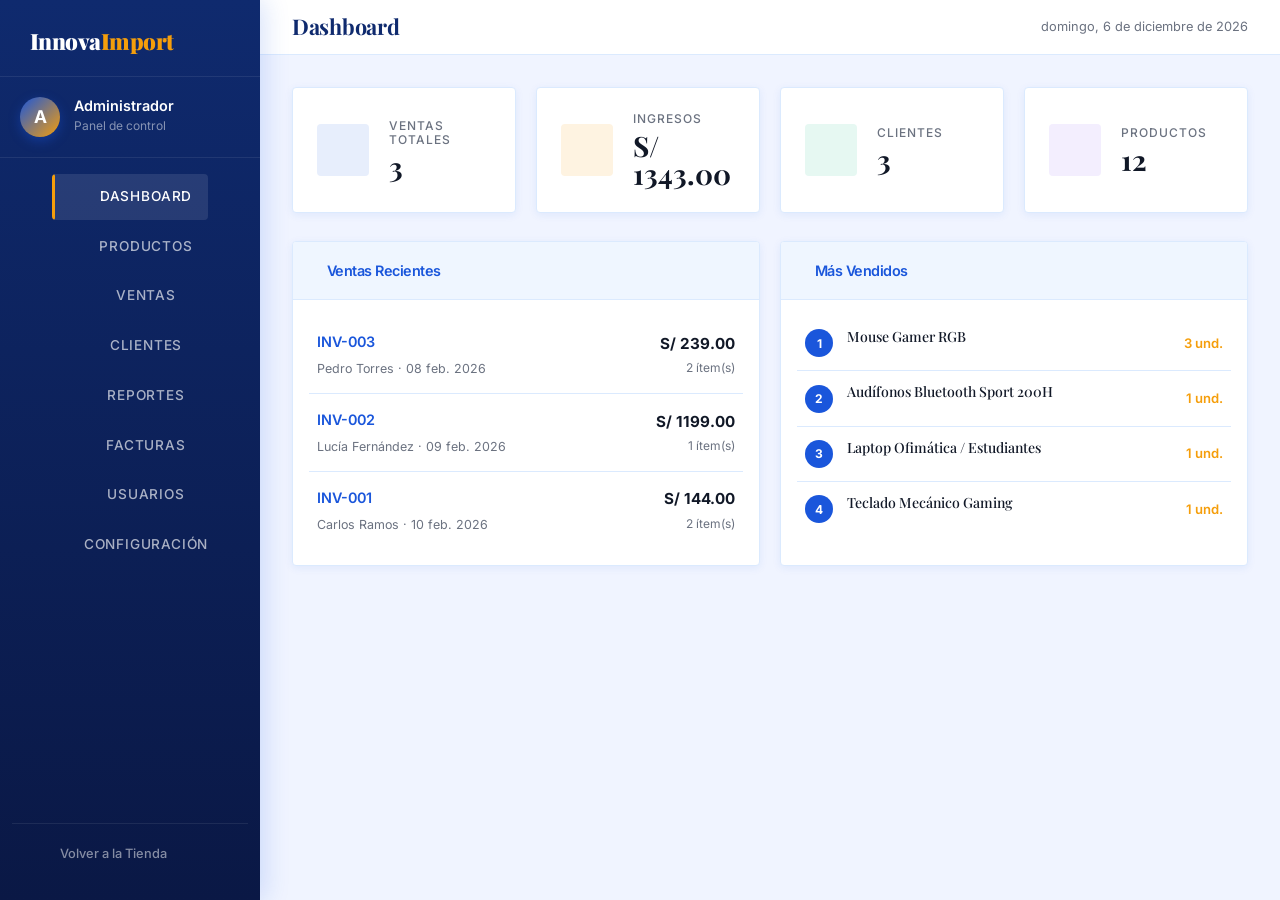
==== commit fe454f12: "Update admin.html" ====
--- a/crm/admin.html
+++ b/crm/admin.html
@@ -6,9 +6,9 @@
   <title>Innova Import — Panel Administrativo</title>
   <link href="https://fonts.googleapis.com/css2?family=Playfair+Display:wght@700;900&family=Inter:wght@400;500;600;700&display=swap" rel="stylesheet">
   <link rel="stylesheet" href="https://use.fontawesome.com/releases/v6.4.0/css/all.css" crossorigin="anonymous">
-  <link rel="stylesheet" href="https://github.com/Miguels543/innova.github.io/blob/main/assets/css/globals.css">
-  <link rel="stylesheet" href="../crm/css/admin.css">
-  <link rel="stylesheet" href="../crm/css/pages.css">
+  <link rel="stylesheet" href="../assets/css/globals.css">
+  <link rel="stylesheet" href="css/admin.css">
+  <link rel="stylesheet" href="css/pages.css">
 </head>
 
 <body class="admin-body">
@@ -792,8 +792,8 @@
 
 <div class="sidebar-overlay" id="sidebarOverlay"></div>
 
-<script src="/assets/js/products.js"></script>
-<script src="../crm/js/admin.js"></script>
-<script src="../crm/js/pages.js"></script>
+<script src="../assets/js/products.js"></script>
+<script src="js/admin.js"></script>
+<script src="js/pages.js"></script>
 </body>
 </html>
--- a/assets/css/globals.css
+++ b/assets/css/globals.css
@@ -0,0 +1,1616 @@
+/* ========================================
+   INNOVA IMPORT PIURA - ESTILOS PREMIUM
+   HTML5 Puro + CSS3 Avanzado
+   ======================================== */
+
+/* =======================================
+   1. VARIABLES DE DISEÑO
+   ======================================= */
+
+:root {
+  --primary:       #1A56DB;       /* Azul tecnología principal */
+  --primary-light: #3B82F6;       /* Azul claro para hovers */
+  --moss-light:    #EFF6FF;       /* Fondo azul muy suave */
+  --brown-dark:    #0F2A6E;       /* Azul oscuro profundo */
+  --brown-medium:  #1E3A8A;       /* Azul medio */
+  --beige:         #F0F4FF;       /* Fondo suave frío */
+  --cream:         #F8FAFF;       /* Fondo base frío */
+  --gold:          #F59E0B;       /* Acento amarillo/ámbar para badges y ofertas */
+  --white:         #FFFFFF;
+  --text-dark:     #111827;
+  --text-muted:    #6B7280;
+  --border-light:  #DBEAFE;
+
+  --font-heading: 'Playfair Display', Georgia, serif;
+  --font-body:    'Inter', system-ui, sans-serif;
+
+  --spacing-xs:  0.5rem;
+  --spacing-sm:  1rem;
+  --spacing-md:  2rem;
+  --spacing-lg:  3rem;
+  --spacing-xl:  4rem;
+  --spacing-2xl: 6rem;
+
+  --shadow-sm: 0 2px 8px rgba(26, 86, 219, 0.08);
+  --shadow-md: 0 4px 16px rgba(26, 86, 219, 0.12);
+  --shadow-lg: 0 12px 32px rgba(26, 86, 219, 0.18);
+
+  --transition-fast: 0.2s cubic-bezier(0.34, 1.56, 0.64, 1);
+  --transition-base: 0.3s cubic-bezier(0.34, 1.56, 0.64, 1);
+  --transition-slow: 0.5s cubic-bezier(0.34, 1.56, 0.64, 1);
+}
+
+* { margin: 0; padding: 0; box-sizing: border-box; }
+html { scroll-behavior: smooth; }
+
+body {
+  font-family: var(--font-body);
+  color: var(--text-dark);
+  background-color: var(--cream);
+  line-height: 1.6;
+  overflow-x: hidden;
+  font-size: 16px;
+}
+
+/* =======================================
+   2. TIPOGRAFÍA BASE
+   ======================================= */
+
+h1, h2, h3, h4, h5, h6 {
+  font-family: var(--font-heading);
+  font-weight: 700;
+  line-height: 1.2;
+  color: var(--text-dark);
+}
+h1 { font-size: clamp(2.5rem, 8vw, 4.5rem);   font-weight: 900; letter-spacing: -1px; }
+h2 { font-size: clamp(1.75rem, 5vw, 3rem);     font-weight: 700; letter-spacing: -0.5px; }
+h3 { font-size: clamp(1.25rem, 3.5vw, 2rem);   font-weight: 600; }
+
+p {
+  margin-bottom: var(--spacing-sm);
+  color: var(--text-dark);
+  font-size: 1.05rem;
+  line-height: 1.7;
+}
+
+a {
+  color: var(--primary);
+  text-decoration: none;
+  transition: color var(--transition-base);
+}
+a:hover { color: var(--brown-dark); }
+
+/* =======================================
+   3. BOTONES
+   ======================================= */
+
+.btn {
+  display: inline-flex;
+  align-items: center;
+  justify-content: center;
+  gap: 0.55rem;
+  font-family: var(--font-body);
+  font-size: .78rem;
+  font-weight: 500;
+  letter-spacing: .18em;
+  text-transform: uppercase;
+  text-decoration: none;
+  cursor: pointer;
+  border: none;
+  outline: none;
+  border-radius: 0;
+  padding: 1rem 2.6rem;
+  position: relative;
+  overflow: hidden;
+  isolation: isolate;
+  transition: color .35s ease,
+              transform .35s cubic-bezier(.22,.8,.36,1),
+              box-shadow .35s ease;
+}
+
+.btn svg {
+  transition: transform .35s cubic-bezier(.22,.8,.36,1);
+  flex-shrink: 0;
+}
+.btn:hover svg { transform: translateX(5px); }
+
+/* BTN-PRIMARY — Azul sólido → cortina ámbar sube desde abajo */
+.btn-primary {
+  background: var(--primary);
+  color: var(--white);
+}
+.btn-primary::before {
+  content: '';
+  position: absolute;
+  inset: 0;
+  background: var(--gold);
+  transform: translateY(101%);
+  transition: transform .42s cubic-bezier(.22,.8,.36,1);
+  z-index: -1;
+}
+.btn-primary:hover {
+  color: #1a1a14;
+  transform: translateY(-3px);
+  box-shadow: 0 16px 36px rgba(0,0,0,.28),
+              0 0 0 1px rgba(245,158,11,.4);
+}
+.btn-primary:hover::before { transform: translateY(0); }
+.btn-primary:active        { transform: translateY(-1px); box-shadow: 0 8px 18px rgba(0,0,0,.22); }
+
+/* BTN-SECONDARY */
+.btn-secondary {
+  background: transparent;
+  color: var(--primary);
+  box-shadow: inset 0 0 0 1px rgba(26,86,219,.55);
+}
+.btn-secondary::before {
+  content: '';
+  position: absolute;
+  inset: 0;
+  background: var(--primary);
+  transform: scale(0);
+  border-radius: 50%;
+  transition: transform .48s cubic-bezier(.22,.8,.36,1),
+              border-radius .48s ease;
+  z-index: -1;
+}
+.btn-secondary:hover {
+  color: var(--white);
+  box-shadow: inset 0 0 0 1px var(--primary);
+  transform: translateY(-3px);
+}
+.btn-secondary:hover::before { transform: scale(2.5); border-radius: 0; }
+.btn-secondary:active         { transform: translateY(-1px); }
+
+/* BTN-GHOST */
+.btn-ghost {
+  background: transparent;
+  color: var(--cream);
+  box-shadow: inset 0 0 0 1px rgba(248,250,255,.45);
+}
+.btn-ghost::before {
+  content: '';
+  position: absolute;
+  inset: 0;
+  background: var(--cream);
+  transform: scale(0);
+  border-radius: 50%;
+  transition: transform .48s cubic-bezier(.22,.8,.36,1),
+              border-radius .48s ease;
+  z-index: -1;
+}
+.btn-ghost:hover {
+  color: #0f1e3b;
+  box-shadow: inset 0 0 0 1px var(--cream);
+  transform: translateY(-3px);
+}
+.btn-ghost:hover::before { transform: scale(2.5); border-radius: 0; }
+.btn-ghost:active         { transform: translateY(-1px); }
+
+/* BTN-GOLD */
+.btn-gold {
+  background: var(--gold);
+  color: var(--white);
+}
+.btn-gold::before {
+  content: '';
+  position: absolute;
+  inset: 0;
+  background: #fde68a;
+  transform: translateY(101%);
+  transition: transform .42s cubic-bezier(.22,.8,.36,1);
+  z-index: -1;
+}
+.btn-gold:hover {
+  color: #78350f;
+  transform: translateY(-3px);
+  box-shadow: 0 14px 32px rgba(245,158,11,.35);
+}
+.btn-gold:hover::before { transform: translateY(0); }
+.btn-gold:active        { transform: translateY(-1px); }
+
+/* =======================================
+   4. CARDS Y SECCIONES
+   ======================================= */
+
+.card {
+  background-color: var(--white);
+  border-radius: 4px;
+  padding: var(--spacing-lg);
+  box-shadow: var(--shadow-sm);
+  transition: all var(--transition-base);
+  border: 1px solid var(--border-light);
+}
+.card:hover {
+  transform: translateY(-6px);
+  box-shadow: var(--shadow-lg);
+  border-color: var(--primary);
+}
+
+.section {
+  padding: var(--spacing-2xl) var(--spacing-lg);
+}
+
+.section-header {
+  text-align: center;
+  margin-bottom: var(--spacing-2xl);
+  max-width: 700px;
+  margin-left: auto;
+  margin-right: auto;
+}
+.section-header h2 { color: var(--primary); margin-bottom: var(--spacing-md); }
+.section-header p  { color: var(--text-muted); font-size: 1.1rem; line-height: 1.8; }
+
+.container {
+  max-width: 1200px;
+  margin-left: auto;
+  margin-right: auto;
+  padding: 0 var(--spacing-lg);
+}
+
+/* =======================================
+   5. GRIDS
+   ======================================= */
+
+.grid-2 { display: grid; grid-template-columns: repeat(2, 1fr); gap: var(--spacing-md); }
+.grid-3 { display: grid; grid-template-columns: repeat(3, 1fr); gap: var(--spacing-md); }
+.grid-4 { display: grid; grid-template-columns: repeat(4, 1fr); gap: var(--spacing-md); }
+
+/* =======================================
+   6. HEADER
+   ======================================= */
+
+#header {
+  position: fixed;
+  top: 0; left: 0; right: 0;
+  z-index: 100;
+  background: rgba(255,255,255,.95);
+  backdrop-filter: blur(12px);
+  -webkit-backdrop-filter: blur(12px);
+  border-bottom: 1px solid var(--border-light);
+  transition: all var(--transition-base);
+}
+
+.header-container {
+  max-width: 1200px;
+  margin: 0 auto;
+  padding: 1rem var(--spacing-lg);
+  display: flex;
+  align-items: center;
+  justify-content: space-between;
+  gap: 1.5rem;
+}
+
+.logo {
+  font-family: var(--font-heading);
+  font-size: 1.75rem;
+  font-weight: 900;
+  color: var(--primary);
+  letter-spacing: -1px;
+  white-space: nowrap;
+}
+.logo span { color: var(--gold); }
+
+nav {
+  display: flex;
+  align-items: center;
+  gap: 2rem;
+}
+nav a {
+  font-size: .85rem;
+  font-weight: 500;
+  letter-spacing: .06em;
+  text-transform: uppercase;
+  color: var(--text-dark);
+  padding: .5rem 0;
+  position: relative;
+}
+nav a::after {
+  content: '';
+  position: absolute;
+  bottom: 0; left: 0;
+  width: 0; height: 2px;
+  background: var(--primary);
+  transition: width var(--transition-base);
+}
+nav a:hover { color: var(--primary); }
+nav a:hover::after { width: 100%; }
+
+.header-cta {
+  display: flex;
+  align-items: center;
+  gap: 1rem;
+}
+
+.cart-icon {
+  display: flex;
+  align-items: center;
+  gap: .5rem;
+  padding: .625rem 1.25rem;
+  background: var(--primary);
+  color: var(--white);
+  border: none;
+  border-radius: 2px;
+  font-family: var(--font-body);
+  font-size: .8rem;
+  font-weight: 500;
+  letter-spacing: .1em;
+  text-transform: uppercase;
+  cursor: pointer;
+  position: relative;
+  transition: all var(--transition-base);
+}
+.cart-icon:hover {
+  background: var(--brown-dark);
+  transform: translateY(-2px);
+  box-shadow: var(--shadow-md);
+}
+
+.cart-badge {
+  position: absolute;
+  top: -8px; right: -8px;
+  background: var(--gold);
+  color: #1a1a14;
+  border-radius: 50%;
+  width: 20px; height: 20px;
+  display: flex;
+  align-items: center;
+  justify-content: center;
+  font-size: .7rem;
+  font-weight: 700;
+  line-height: 1;
+}
+
+.hamburger {
+  display: none;
+  flex-direction: column;
+  gap: 5px;
+  background: none;
+  border: none;
+  cursor: pointer;
+  padding: .5rem;
+}
+.hamburger span {
+  display: block;
+  width: 24px; height: 2px;
+  background: var(--text-dark);
+  transition: all var(--transition-base);
+}
+
+/* =======================================
+   7. HERO
+   ======================================= */
+
+.hero {
+  position: relative;
+  min-height: 100vh;
+  display: flex;
+  align-items: center;
+  justify-content: center;
+  overflow: hidden;
+  margin-top: 70px;
+}
+
+.hero__bg {
+  position: absolute;
+  inset: 0;
+  background-size: cover;
+  background-position: center;
+  background-attachment: fixed;
+  transform: scale(1.05);
+  transition: transform 8s ease;
+}
+
+.hero__overlay {
+  position: absolute;
+  inset: 0;
+  background: linear-gradient(
+    135deg,
+    rgba(10, 20, 60, 0.82) 0%,
+    rgba(26, 86, 219, 0.55) 60%,
+    rgba(10, 20, 60, 0.75) 100%
+  );
+}
+
+.hero__noise {
+  position: absolute;
+  inset: 0;
+  background-image: url("data:image/svg+xml,%3Csvg viewBox='0 0 256 256' xmlns='http://www.w3.org/2000/svg'%3E%3Cfilter id='noise'%3E%3CfeTurbulence type='fractalNoise' baseFrequency='0.9' numOctaves='4' stitchTiles='stitch'/%3E%3C/filter%3E%3Crect width='100%25' height='100%25' filter='url(%23noise)' opacity='0.04'/%3E%3C/svg%3E");
+  opacity: .35;
+  pointer-events: none;
+}
+
+.hero-content {
+  position: relative;
+  z-index: 2;
+  text-align: center;
+  color: var(--white);
+  padding: 0 var(--spacing-lg);
+  max-width: 900px;
+}
+
+.hero-eyebrow {
+  font-family: var(--font-body);
+  font-size: .75rem;
+  font-weight: 500;
+  letter-spacing: .3em;
+  text-transform: uppercase;
+  color: var(--gold);
+  margin-bottom: 1.5rem;
+}
+
+.hero-content h1 {
+  color: var(--white);
+  margin-bottom: 1.5rem;
+  text-shadow: 0 2px 20px rgba(0,0,0,.3);
+}
+.hero-content h1 em {
+  font-style: italic;
+  color: var(--gold);
+}
+
+.hero-divider {
+  display: flex;
+  align-items: center;
+  justify-content: center;
+  gap: .75rem;
+  margin: 1.5rem auto;
+}
+.hero-divider span { width: 60px; height: 1px; background: rgba(255,255,255,.3); }
+.hero-divider i    { font-size: .5rem; color: var(--gold); }
+
+.hero-sub {
+  font-size: clamp(1rem, 2.5vw, 1.2rem);
+  color: rgba(255,255,255,.85);
+  line-height: 1.8;
+  margin-bottom: 2.5rem;
+  font-weight: 300;
+}
+
+.stage--hero {
+  display: flex;
+  gap: 1.25rem;
+  justify-content: center;
+  flex-wrap: wrap;
+  margin-bottom: 2.5rem;
+}
+
+.hero-trust {
+  display: flex;
+  gap: 2rem;
+  justify-content: center;
+  flex-wrap: wrap;
+}
+.hero-trust-item {
+  display: flex;
+  align-items: center;
+  gap: .5rem;
+  font-size: .75rem;
+  letter-spacing: .1em;
+  text-transform: uppercase;
+  color: rgba(255,255,255,.7);
+}
+
+/* =======================================
+   8. PRODUCT CARDS
+   ======================================= */
+
+.product-card {
+  background: var(--white);
+  border: 1px solid var(--border-light);
+  border-radius: 4px;
+  overflow: hidden;
+  transition: all var(--transition-base);
+  cursor: pointer;
+  position: relative;
+}
+.product-card:hover {
+  transform: translateY(-8px);
+  box-shadow: var(--shadow-lg);
+  border-color: var(--primary);
+}
+
+.product-image {
+  width: 100%;
+  height: 260px;
+  object-fit: cover;
+  display: block;
+  transition: transform var(--transition-slow);
+}
+.product-card:hover .product-image { transform: scale(1.04); }
+
+.product-info {
+  padding: 1.5rem;
+}
+.product-category {
+  font-size: .7rem;
+  font-weight: 500;
+  letter-spacing: .12em;
+  text-transform: uppercase;
+  color: var(--primary);
+  margin-bottom: .5rem;
+}
+.product-name {
+  font-family: var(--font-heading);
+  font-size: 1.2rem;
+  font-weight: 700;
+  color: var(--text-dark);
+  margin-bottom: .75rem;
+  line-height: 1.3;
+}
+.product-price {
+  font-size: 1.5rem;
+  font-weight: 700;
+  color: var(--primary);
+  margin-bottom: 1rem;
+}
+.product-price .price-from {
+  font-size: .75rem;
+  font-weight: 400;
+  color: var(--text-muted);
+  margin-right: .25rem;
+}
+
+.product-badge {
+  position: absolute;
+  top: 1rem; left: 1rem;
+  background: var(--gold);
+  color: #1a1a14;
+  font-size: .65rem;
+  font-weight: 700;
+  letter-spacing: .1em;
+  text-transform: uppercase;
+  padding: .35rem .75rem;
+  border-radius: 2px;
+}
+
+.product-actions {
+  display: flex;
+  gap: .75rem;
+}
+.product-actions .btn {
+  flex: 1;
+  padding: .75rem 1rem;
+  font-size: .72rem;
+}
+
+/* =======================================
+   9. MODAL / CARRITO
+   ======================================= */
+
+.modal-overlay {
+  position: fixed;
+  inset: 0;
+  background: rgba(10, 20, 60, 0.75);
+  backdrop-filter: blur(4px);
+  -webkit-backdrop-filter: blur(4px);
+  z-index: 1000;
+  display: flex;
+  align-items: center;
+  justify-content: center;
+  opacity: 0;
+  pointer-events: none;
+  transition: opacity var(--transition-base);
+}
+.modal-overlay.active {
+  opacity: 1;
+  pointer-events: all;
+}
+
+.modal {
+  background: var(--white);
+  width: 90%;
+  max-width: 680px;
+  max-height: 90vh;
+  border-radius: 4px;
+  overflow: hidden;
+  display: flex;
+  flex-direction: column;
+  transform: translateY(20px);
+  transition: transform var(--transition-base);
+  border: 1px solid var(--border-light);
+}
+.modal-overlay.active .modal { transform: translateY(0); }
+
+.modal-header {
+  display: flex;
+  align-items: center;
+  justify-content: space-between;
+  padding: 1.5rem;
+  border-bottom: 1px solid var(--border-light);
+  background: var(--beige);
+}
+.modal-header h2 {
+  font-size: 1.25rem;
+  color: var(--primary);
+}
+.modal-close {
+  background: none;
+  border: none;
+  font-size: 1.2rem;
+  cursor: pointer;
+  color: var(--text-muted);
+  transition: color var(--transition-base);
+}
+.modal-close:hover { color: var(--text-dark); }
+
+.modal-body {
+  display: grid;
+  grid-template-columns: 1fr 1fr;
+  gap: 0;
+  overflow-y: auto;
+  flex: 1;
+}
+
+.modal-image {
+  width: 100%;
+  height: 100%;
+  min-height: 300px;
+  object-fit: cover;
+  display: block;
+}
+
+.modal-details {
+  padding: 1.5rem;
+  overflow-y: auto;
+}
+.modal-details h3 {
+  font-size: 1rem;
+  color: var(--primary);
+  margin-bottom: .75rem;
+  text-transform: uppercase;
+  letter-spacing: .06em;
+  font-family: var(--font-body);
+  font-weight: 600;
+}
+.modal-details p { font-size: .95rem; color: var(--text-muted); margin-bottom: 1.5rem; }
+
+.presentations-section { margin-top: 1.5rem; }
+
+.presentation-item {
+  display: flex;
+  align-items: center;
+  justify-content: space-between;
+  padding: .875rem 1rem;
+  border: 1px solid var(--border-light);
+  border-radius: 4px;
+  margin-bottom: .5rem;
+  cursor: pointer;
+  transition: all var(--transition-base);
+}
+.presentation-item:hover,
+.presentation-item.selected {
+  border-color: var(--primary);
+  background: var(--moss-light);
+}
+
+.pres-name  { font-weight: 600; font-size: .9rem; color: var(--text-dark); }
+.pres-price { font-size: .85rem; color: var(--primary); font-weight: 500; }
+
+.pres-controls {
+  display: flex;
+  align-items: center;
+  gap: .5rem;
+}
+
+.qty-btn {
+  width: 28px; height: 28px;
+  display: flex;
+  align-items: center;
+  justify-content: center;
+  border: 1px solid var(--border-light);
+  background: var(--white);
+  border-radius: 2px;
+  cursor: pointer;
+  font-size: 1rem;
+  color: var(--text-dark);
+  transition: all var(--transition-fast);
+}
+.qty-btn:hover:not(:disabled) { background: var(--primary); color: var(--white); border-color: var(--primary); }
+.qty-btn:disabled { opacity: .4; cursor: not-allowed; }
+
+.qty-display {
+  min-width: 28px;
+  text-align: center;
+  font-weight: 600;
+  font-size: .9rem;
+}
+
+.remove-pres-btn {
+  width: 24px; height: 24px;
+  display: flex;
+  align-items: center;
+  justify-content: center;
+  background: #fee2e2;
+  border: none;
+  border-radius: 50%;
+  cursor: pointer;
+  font-size: .65rem;
+  color: #dc2626;
+  transition: all var(--transition-fast);
+}
+.remove-pres-btn:hover { background: #dc2626; color: var(--white); }
+
+.modal-footer {
+  display: flex;
+  gap: .75rem;
+  padding: 1.25rem 1.5rem;
+  border-top: 1px solid var(--border-light);
+  background: var(--beige);
+}
+
+/* =======================================
+   10. CARRITO LATERAL
+   ======================================= */
+
+.cart-sidebar {
+  position: fixed;
+  top: 0; right: -440px; bottom: 0;
+  width: 420px;
+  background: var(--white);
+  z-index: 1010;
+  display: flex;
+  flex-direction: column;
+  box-shadow: -4px 0 24px rgba(26,86,219,.12);
+  transition: right .4s cubic-bezier(.4,0,.2,1);
+  border-left: 1px solid var(--border-light);
+}
+.cart-sidebar.open { right: 0; }
+
+.cart-sidebar-header {
+  display: flex;
+  align-items: center;
+  justify-content: space-between;
+  padding: 1.5rem;
+  border-bottom: 1px solid var(--border-light);
+  background: var(--beige);
+}
+.cart-sidebar-header h3 { font-size: 1.1rem; color: var(--primary); }
+.cart-close-btn {
+  background: none;
+  border: none;
+  font-size: 1.25rem;
+  cursor: pointer;
+  color: var(--text-muted);
+}
+.cart-close-btn:hover { color: var(--text-dark); }
+
+.cart-items { flex: 1; overflow-y: auto; padding: 1.5rem; }
+
+.cart-item {
+  display: flex;
+  gap: 1rem;
+  padding: 1rem 0;
+  border-bottom: 1px solid var(--border-light);
+}
+.cart-item:last-child { border-bottom: none; }
+
+.cart-item-image {
+  width: 64px; height: 64px;
+  object-fit: cover;
+  border-radius: 2px;
+  border: 1px solid var(--border-light);
+}
+.cart-item-info { flex: 1; }
+.cart-item-name { font-weight: 600; font-size: .9rem; margin-bottom: .25rem; }
+.cart-item-pres { font-size: .8rem; color: var(--text-muted); margin-bottom: .25rem; }
+.cart-item-price { font-size: .95rem; font-weight: 700; color: var(--primary); }
+
+.cart-item-remove {
+  background: none;
+  border: none;
+  color: var(--text-muted);
+  cursor: pointer;
+  font-size: .85rem;
+  transition: color var(--transition-fast);
+}
+.cart-item-remove:hover { color: #dc2626; }
+
+.cart-sidebar-footer {
+  padding: 1.5rem;
+  border-top: 1px solid var(--border-light);
+  background: var(--beige);
+}
+
+.cart-total {
+  display: flex;
+  justify-content: space-between;
+  align-items: center;
+  margin-bottom: 1.5rem;
+  font-weight: 700;
+  font-size: 1.1rem;
+}
+.cart-total span:last-child { color: var(--primary); }
+
+.cart-empty {
+  text-align: center;
+  padding: 3rem 1rem;
+  color: var(--text-muted);
+}
+.cart-empty p { font-size: .95rem; }
+
+/* =======================================
+   11. TOAST NOTIFICATIONS
+   ======================================= */
+
+#toast-container {
+  position: fixed;
+  top: 1.5rem; right: 1.5rem;
+  z-index: 9999;
+  display: flex;
+  flex-direction: column;
+  gap: .75rem;
+}
+
+.toast {
+  display: flex;
+  align-items: center;
+  gap: .75rem;
+  padding: .875rem 1.25rem;
+  background: var(--white);
+  border-radius: 4px;
+  box-shadow: var(--shadow-lg);
+  font-size: .9rem;
+  font-weight: 500;
+  border-left: 4px solid var(--primary);
+  transform: translateX(110%);
+  transition: transform .4s cubic-bezier(.34,1.56,.64,1);
+  min-width: 280px;
+}
+.toast.show { transform: translateX(0); }
+.toast.toast-success { border-left-color: #10B981; }
+.toast.toast-warning { border-left-color: var(--gold); }
+.toast.toast-error   { border-left-color: #EF4444; }
+
+/* =======================================
+   12. HERO CATALOG (catalog.html)
+   ======================================= */
+
+.hero--catalog {
+  min-height: 40vh;
+  background: linear-gradient(135deg, var(--brown-dark) 0%, var(--primary) 100%);
+}
+.hero--catalog .hero__bg {
+  background: linear-gradient(135deg, var(--brown-dark) 0%, var(--primary) 100%);
+  background-image: none !important;
+}
+
+.hero-breadcrumb {
+  display: flex;
+  align-items: center;
+  gap: .5rem;
+  justify-content: center;
+  font-size: .85rem;
+  color: rgba(255,255,255,.7);
+  margin-top: 1.5rem;
+  font-family: var(--font-body);
+}
+.hero-breadcrumb a { color: rgba(255,255,255,.7); }
+.hero-breadcrumb a:hover { color: var(--white); }
+
+/* =======================================
+   13. CATALOG LAYOUT Y FILTROS
+   ======================================= */
+
+.catalog-section { padding: var(--spacing-xl) var(--spacing-lg); }
+
+.catalog-layout {
+  max-width: 1200px;
+  margin: 0 auto;
+  display: grid;
+  grid-template-columns: 260px 1fr;
+  gap: var(--spacing-lg);
+  align-items: start;
+}
+
+.filters-sidebar {
+  position: sticky;
+  top: 90px;
+  background: var(--white);
+  border: 1px solid var(--border-light);
+  border-radius: 4px;
+  overflow: hidden;
+}
+
+.filters-scroll { padding: 1.5rem; }
+
+.sidebar-heading {
+  display: flex;
+  align-items: center;
+  gap: .75rem;
+  font-size: .7rem;
+  font-weight: 600;
+  letter-spacing: .15em;
+  text-transform: uppercase;
+  color: var(--text-muted);
+  margin-bottom: 1.5rem;
+}
+.sidebar-heading-line { flex: 1; height: 1px; background: var(--border-light); }
+
+.filter-group { margin-bottom: 1.75rem; }
+
+.filter-title {
+  font-size: .8rem;
+  font-weight: 600;
+  letter-spacing: .08em;
+  text-transform: uppercase;
+  color: var(--text-dark);
+  margin-bottom: .875rem;
+  font-family: var(--font-body);
+}
+
+.filter-checkbox {
+  display: flex;
+  align-items: center;
+  gap: .625rem;
+  cursor: pointer;
+  padding: .375rem 0;
+  font-size: .9rem;
+  color: var(--text-muted);
+  transition: color var(--transition-fast);
+}
+.filter-checkbox:hover { color: var(--primary); }
+.filter-checkbox input[type="checkbox"] {
+  width: 16px; height: 16px;
+  accent-color: var(--primary);
+  cursor: pointer;
+}
+
+.price-range { display: flex; flex-direction: column; gap: 1rem; }
+.price-slider-container {
+  position: relative;
+  height: 20px;
+  display: flex;
+  align-items: center;
+}
+.slider-track {
+  position: absolute;
+  height: 4px;
+  background: var(--primary);
+  border-radius: 2px;
+  pointer-events: none;
+}
+
+.price-slider {
+  position: absolute;
+  width: 100%;
+  height: 4px;
+  background: transparent;
+  -webkit-appearance: none;
+  pointer-events: none;
+  outline: none;
+}
+.price-slider::-webkit-slider-thumb {
+  -webkit-appearance: none;
+  width: 16px; height: 16px;
+  background: var(--primary);
+  border-radius: 50%;
+  cursor: pointer;
+  pointer-events: all;
+  border: 2px solid var(--white);
+  box-shadow: 0 1px 4px rgba(26,86,219,.25);
+}
+.price-slider::-webkit-slider-runnable-track {
+  height: 4px;
+  background: var(--border-light);
+  border-radius: 2px;
+}
+
+.price-inputs {
+  display: flex;
+  gap: .75rem;
+}
+.price-input-group {
+  display: flex;
+  align-items: center;
+  gap: .25rem;
+  flex: 1;
+}
+.currency {
+  font-size: .85rem;
+  font-weight: 600;
+  color: var(--text-muted);
+}
+.price-input-group input {
+  flex: 1;
+  padding: .375rem .5rem;
+  font-size: .85rem;
+  border: 1px solid var(--border-light);
+  border-radius: 2px;
+  width: 100%;
+}
+
+/* Products main */
+.products-main { min-width: 0; }
+
+.products-search { margin-bottom: 1.5rem; }
+.search-wrapper {
+  position: relative;
+  display: flex;
+  align-items: center;
+}
+.search-icon {
+  position: absolute;
+  left: 1rem;
+  color: var(--text-muted);
+  pointer-events: none;
+}
+.search-input {
+  width: 100%;
+  padding: .875rem 1rem .875rem 2.75rem;
+  border: 1px solid var(--border-light);
+  border-radius: 4px;
+  font-size: .95rem;
+  transition: all var(--transition-base);
+  background: var(--white);
+}
+.search-input:focus {
+  outline: none;
+  border-color: var(--primary);
+  box-shadow: 0 0 0 3px rgba(26,86,219,.1);
+}
+
+.products-header {
+  display: flex;
+  align-items: center;
+  justify-content: space-between;
+  margin-bottom: 1.5rem;
+  padding-bottom: 1rem;
+  border-bottom: 1px solid var(--border-light);
+}
+.products-count-label { font-size: .9rem; color: var(--text-muted); }
+.products-count-label strong { color: var(--primary); }
+
+.products-controls {
+  display: flex;
+  align-items: center;
+  gap: 1rem;
+}
+
+.sort-select {
+  padding: .5rem .875rem;
+  border: 1px solid var(--border-light);
+  border-radius: 2px;
+  font-size: .85rem;
+  background: var(--white);
+  cursor: pointer;
+  width: auto;
+}
+
+.view-options {
+  display: flex;
+  gap: .25rem;
+}
+.view-btn {
+  width: 36px; height: 36px;
+  display: flex;
+  align-items: center;
+  justify-content: center;
+  background: var(--white);
+  border: 1px solid var(--border-light);
+  border-radius: 2px;
+  cursor: pointer;
+  color: var(--text-muted);
+  transition: all var(--transition-fast);
+}
+.view-btn:hover,
+.view-btn.active {
+  background: var(--primary);
+  border-color: var(--primary);
+  color: var(--white);
+}
+
+.products-grid {
+  display: grid;
+  gap: 1.5rem;
+}
+.products-grid.grid-2 { grid-template-columns: repeat(2, 1fr); }
+.products-grid.grid-3 { grid-template-columns: repeat(3, 1fr); }
+.products-grid.grid-4 { grid-template-columns: repeat(4, 1fr); }
+
+/* =======================================
+   14. FOOTER
+   ======================================= */
+
+footer {
+  background: linear-gradient(160deg, var(--brown-dark) 0%, #0a1440 100%);
+  color: var(--white);
+  position: relative;
+  overflow: hidden;
+}
+
+.footer-watermark {
+  position: absolute;
+  top: -2rem; right: -1rem;
+  font-family: var(--font-heading);
+  font-size: clamp(6rem, 15vw, 14rem);
+  font-weight: 900;
+  color: rgba(255,255,255,.03);
+  letter-spacing: -4px;
+  pointer-events: none;
+  user-select: none;
+  line-height: 1;
+}
+
+.footer-main {
+  padding: 5rem var(--spacing-lg) 3rem;
+  position: relative;
+  z-index: 1;
+}
+
+.footer-grid {
+  max-width: 1200px;
+  margin: 0 auto;
+  display: grid;
+  grid-template-columns: 2fr 1fr 1fr 1.5fr;
+  gap: 3rem;
+}
+
+.footer-logo {
+  font-family: var(--font-heading);
+  font-size: 2rem;
+  font-weight: 900;
+  color: var(--white);
+  letter-spacing: -1px;
+  margin-bottom: .5rem;
+}
+.footer-logo span { color: var(--gold); }
+
+.footer-tagline {
+  font-size: .75rem;
+  letter-spacing: .2em;
+  text-transform: uppercase;
+  color: rgba(255,255,255,.5);
+  margin-bottom: 1.5rem;
+}
+
+.footer-brand-divider {
+  display: flex;
+  align-items: center;
+  gap: .75rem;
+  margin-bottom: 1.5rem;
+}
+.footer-brand-divider span { flex: 1; height: 1px; background: rgba(255,255,255,.12); }
+.footer-brand-divider i    { font-size: .4rem; color: var(--gold); }
+
+.footer-desc {
+  font-size: .9rem;
+  line-height: 1.8;
+  color: rgba(255,255,255,.55);
+  max-width: 320px;
+  margin-bottom: 1.75rem;
+}
+
+.footer-badge {
+  display: inline-flex;
+  align-items: center;
+  gap: .5rem;
+  font-size: .7rem;
+  font-weight: 500;
+  letter-spacing: .12em;
+  text-transform: uppercase;
+  color: var(--gold);
+  padding: .5rem .875rem;
+  border: 1px solid rgba(245,158,11,.3);
+  border-radius: 2px;
+}
+
+.footer-col h5 {
+  font-family: var(--font-body);
+  font-size: .7rem;
+  font-weight: 600;
+  letter-spacing: .2em;
+  text-transform: uppercase;
+  color: rgba(255,255,255,.4);
+  margin-bottom: 1.5rem;
+}
+.footer-col ul { list-style: none; }
+.footer-col ul li { margin-bottom: .875rem; }
+.footer-col ul li a {
+  font-size: .9rem;
+  color: rgba(255,255,255,.65);
+  transition: color var(--transition-fast);
+}
+.footer-col ul li a:hover { color: var(--white); }
+
+.footer-contact-item {
+  display: flex;
+  align-items: center;
+  gap: .75rem;
+  margin-bottom: .875rem;
+}
+.footer-contact-icon {
+  width: 32px; height: 32px;
+  background: rgba(255,255,255,.06);
+  border-radius: 50%;
+  display: flex;
+  align-items: center;
+  justify-content: center;
+  font-size: .85rem;
+  flex-shrink: 0;
+}
+.footer-contact-item a {
+  font-size: .9rem;
+  color: rgba(255,255,255,.65);
+}
+.footer-contact-item a:hover { color: var(--white); }
+
+.footer-social {
+  display: flex;
+  flex-direction: column;
+  gap: .625rem;
+}
+.footer-social a {
+  display: flex;
+  align-items: center;
+  gap: .75rem;
+  font-size: .85rem;
+  color: rgba(255,255,255,.65);
+  transition: color var(--transition-fast);
+}
+.footer-social a:hover { color: var(--white); }
+.footer-social-icon {
+  width: 28px; height: 28px;
+  background: rgba(255,255,255,.06);
+  border-radius: 50%;
+  display: flex;
+  align-items: center;
+  justify-content: center;
+  font-size: .75rem;
+}
+
+.footer-bottom {
+  display: flex;
+  align-items: center;
+  justify-content: space-between;
+  padding: 1.5rem var(--spacing-lg) 2rem;
+  border-top: 1px solid rgba(255,255,255,.06);
+  max-width: 1200px;
+  margin: 0 auto;
+  position: relative;
+  z-index: 1;
+}
+.footer-bottom-copy {
+  font-size: .82rem;
+  color: rgba(255,255,255,.35);
+  margin-bottom: 0;
+}
+.footer-bottom-copy strong { color: rgba(255,255,255,.55); font-weight: 600; }
+
+.footer-bottom-links {
+  display: flex;
+  align-items: center;
+  gap: 1rem;
+}
+.footer-bottom-links a {
+  font-size: .78rem;
+  color: rgba(255,255,255,.35);
+  transition: color var(--transition-fast);
+}
+.footer-bottom-links a:hover { color: rgba(255,255,255,.7); }
+.footer-bottom-sep {
+  width: 1px; height: 12px;
+  background: rgba(255,255,255,.12);
+}
+
+/* =======================================
+   15. CTA SECTION
+   ======================================= */
+
+.cta-section {
+  background: linear-gradient(135deg, var(--brown-dark) 0%, var(--primary) 60%, var(--brown-medium) 100%);
+  padding: var(--spacing-2xl) var(--spacing-lg);
+  text-align: center;
+  position: relative;
+  overflow: hidden;
+}
+
+.cta-arc {
+  position: absolute;
+  top: -60px; left: 50%;
+  transform: translateX(-50%);
+  width: 120%;
+  height: 120px;
+  background: var(--cream);
+  border-radius: 0 0 50% 50%;
+}
+
+.cta-line {
+  position: absolute;
+  top: 0; bottom: 0;
+  width: 1px;
+  background: rgba(255,255,255,.06);
+}
+.cta-line--left  { left: 15%; }
+.cta-line--right { right: 15%; }
+
+.cta-content {
+  position: relative;
+  z-index: 1;
+  max-width: 640px;
+  margin: 0 auto;
+  color: var(--white);
+}
+
+.cta-eyebrow {
+  font-family: var(--font-body);
+  font-size: .7rem;
+  letter-spacing: .3em;
+  text-transform: uppercase;
+  color: var(--gold);
+  margin-bottom: 1rem;
+}
+
+.cta-content h2 {
+  color: var(--white);
+  margin-bottom: 1.5rem;
+  font-size: clamp(2rem, 5vw, 3rem);
+}
+.cta-content h2 em { font-style: italic; color: var(--gold); }
+
+.cta-divider {
+  display: flex;
+  align-items: center;
+  justify-content: center;
+  gap: .75rem;
+  margin-bottom: 1.5rem;
+}
+.cta-divider span { width: 40px; height: 1px; background: var(--cream); }
+.cta-divider i    { font-size: .5rem; color: var(--gold); }
+
+.cta-content p {
+  font-family: var(--font-body);
+  font-size: 1.05rem;
+  font-weight: 300;
+  line-height: 1.85;
+  max-width: 580px;
+  margin: 0 auto 3rem;
+  color: rgba(250,247,242,.82);
+  letter-spacing: .01em;
+}
+
+.cta-buttons {
+  display: flex;
+  gap: 1.25rem;
+  justify-content: center;
+  flex-wrap: wrap;
+}
+
+.cta-trust {
+  margin-top: 2.5rem;
+  font-size: .72rem;
+  letter-spacing: .12em;
+  text-transform: uppercase;
+  color: rgba(250,247,242,.38);
+  font-family: var(--font-body);
+  font-weight: 400;
+}
+
+/* =======================================
+   16. FORMULARIOS
+   ======================================= */
+
+.form-group { margin-bottom: var(--spacing-md); }
+
+label { display: block; margin-bottom: var(--spacing-sm); font-weight: 600; color: var(--text-dark); font-size: 0.95rem; }
+
+input[type="text"],
+input[type="email"],
+input[type="tel"],
+input[type="number"],
+select,
+textarea {
+  width: 100%;
+  padding: 0.875rem;
+  border: 2px solid var(--border-light);
+  border-radius: 4px;
+  font-family: var(--font-body);
+  font-size: 1rem;
+  transition: all var(--transition-base);
+  background-color: var(--white);
+  color: var(--text-dark);
+}
+input[type="text"]:focus,
+input[type="email"]:focus,
+input[type="tel"]:focus,
+input[type="number"]:focus,
+select:focus,
+textarea:focus {
+  outline: none;
+  border-color: var(--primary);
+  box-shadow: 0 0 0 3px rgba(26,86,219,.1);
+}
+textarea { resize: vertical; min-height: 120px; }
+
+.form-error { color: #dc2626; font-size: .875rem; margin-top: .25rem; display: none; }
+.form-error.active { display: block; }
+input.error, select.error, textarea.error { border-color: #dc2626; }
+
+.checkbox-group { display: flex; align-items: center; gap: var(--spacing-sm); }
+input[type="checkbox"] { width: 20px; height: 20px; cursor: pointer; accent-color: var(--primary); }
+
+/* =======================================
+   17. SCROLL REVEAL
+   ======================================= */
+
+.scroll-reveal {
+  opacity: 0;
+  transform: translateY(30px);
+  transition: all 0.8s cubic-bezier(0.34, 1.56, 0.64, 1);
+}
+.scroll-reveal.visible { opacity: 1; transform: translateY(0); }
+
+/* =======================================
+   18. RESPONSIVE DESIGN
+   ======================================= */
+
+@media (max-width: 1024px) {
+  :root { --spacing-lg: 2rem; --spacing-xl: 3rem; }
+  .grid-2, .grid-3, .grid-4 { grid-template-columns: repeat(2, 1fr); }
+  .footer-grid { grid-template-columns: 1fr 1fr; gap: 2.5rem; }
+  .footer-brand { grid-column: 1 / -1; }
+  .footer-brand .footer-desc { max-width: 100%; }
+  .hero { margin-top: 60px; }
+  .catalog-layout { grid-template-columns: 220px 1fr; }
+}
+
+@media (max-width: 768px) {
+  :root { --spacing-lg: 1.5rem; --spacing-xl: 2.5rem; --spacing-2xl: 3.5rem; }
+
+  nav {
+    position: fixed;
+    top: 0; right: -100%; bottom: 0;
+    width: 300px; height: 100vh;
+    background: rgba(255,255,255,.98);
+    flex-direction: column;
+    justify-content: flex-start;
+    align-items: stretch;
+    padding: 5rem 2rem 2rem;
+    gap: 0;
+    box-shadow: -4px 0 24px rgba(0,0,0,.2);
+    z-index: 1001;
+    transition: right .4s cubic-bezier(.4,0,.2,1);
+    overflow-y: auto;
+    border-left: 1px solid var(--border-light);
+  }
+  nav.active { right: 0; }
+
+  nav a {
+    padding: 1.125rem 1.5rem;
+    border-bottom: 2px solid transparent;
+    border-radius: 10px;
+    margin-bottom: .5rem;
+    font-size: 1rem;
+    transition: all .3s cubic-bezier(.4,0,.2,1);
+    position: relative;
+    overflow: hidden;
+    background: rgba(239,246,255,.3);
+    text-align: left;
+  }
+  nav a::before {
+    content: '';
+    position: absolute;
+    left: 0; top: 0; bottom: 0;
+    width: 4px;
+    background: linear-gradient(180deg, var(--primary) 0%, var(--gold) 100%);
+    transform: scaleY(0);
+    transition: transform .3s ease;
+    border-radius: 0 4px 4px 0;
+  }
+  nav a:hover, nav a:active {
+    background: linear-gradient(90deg, rgba(26,86,219,.15) 0%, rgba(245,158,11,.12) 100%);
+    border-bottom: 2px solid var(--primary);
+    transform: translateX(8px);
+    color: var(--primary);
+  }
+  nav a:hover::before, nav a:active::before { transform: scaleY(1); }
+
+  body.nav-open::after {
+    content: '';
+    position: fixed;
+    top: 0; left: 0; right: 300px; bottom: 0;
+    background: rgba(0,0,0,.6);
+    backdrop-filter: blur(8px);
+    -webkit-backdrop-filter: blur(8px);
+    z-index: 999;
+    animation: fadeIn .3s ease;
+  }
+  body.nav-open main,
+  body.nav-open header > *:not(nav),
+  body.nav-open footer { filter: blur(3px); transition: filter .3s ease; }
+
+  .hamburger { display: flex; position: relative; z-index: 1002; }
+  .header-container { padding: 1rem 1.25rem; }
+  .logo { font-size: 1.5rem; }
+  .header-cta { gap: .75rem; }
+  .header-cta .btn:not(.cart-icon) { display: none; }
+  .cart-icon { padding: .75rem 1.25rem; font-size: .9rem; }
+
+  .grid-2, .grid-3, .grid-4 { grid-template-columns: 1fr; }
+  .section { padding: var(--spacing-xl) var(--spacing-md); }
+
+  .hero { height: 60vh; min-height: 500px; margin-top: 70px; background-attachment: scroll; }
+  .hero-trust  { display: none; }
+
+  .catalog-layout { grid-template-columns: 1fr; }
+  .filters-sidebar { position: static; }
+
+  .modal { width: 100%; max-width: 100%; max-height: 100vh; border-radius: 0; }
+  .modal-body { grid-template-columns: 1fr; }
+  .modal-image { min-height: 200px; max-height: 250px; }
+
+  .cart-sidebar { width: 100%; right: -100%; }
+
+  .footer-grid      { grid-template-columns: 1fr; gap: 2rem; }
+  .footer-brand     { grid-column: auto; }
+  .footer-main      { padding: 3.5rem 1.25rem 2.5rem; }
+  .footer-watermark { display: none; }
+  .footer-bottom    { flex-direction: column; align-items: flex-start; gap: 1rem; padding: 1.5rem 1.25rem 2rem; }
+
+  .cta-line    { display: none; }
+  .cta-buttons { flex-direction: column; align-items: center; }
+  .cta-buttons .btn { min-width: 260px; justify-content: center; }
+}
+
+@media (max-width: 640px) {
+  :root { --spacing-md: 1.5rem; --spacing-lg: 1.25rem; }
+
+  nav { width: 280px; padding: 4.5rem 1.5rem 1.5rem; }
+  nav a { padding: 1rem 1.25rem; font-size: .95rem; }
+  body.nav-open::after { right: 280px; }
+
+  .header-container { padding: .75rem 1rem; }
+  .logo             { font-size: 1.35rem; }
+  h1                { font-size: 1.75rem; }
+  h2                { font-size: 1.5rem; }
+
+  .section          { padding: var(--spacing-lg) 1rem; }
+  .section-header   { margin-bottom: var(--spacing-lg); }
+  .grid-2, .grid-3, .grid-4 { grid-template-columns: 1fr; gap: var(--spacing-md); }
+
+  .product-image { height: 220px; }
+  .product-info  { padding: 1.25rem; }
+  .product-name  { font-size: 1.1rem; }
+  .product-price { font-size: 1.35rem; }
+
+  .btn           { padding: .75rem 1.25rem; font-size: .9rem; }
+  .cart-icon     { padding: .65rem 1rem; }
+  .container     { padding: 0 1rem; }
+
+  .modal-footer  { flex-direction: column; gap: .75rem; }
+  .modal-footer .btn { width: 100%; }
+}
+
+@media (min-width: 769px) and (max-width: 1024px) {
+  nav { gap: 1.5rem; }
+  nav a { font-size: .9rem; padding: .5rem .625rem; }
+  .header-container { padding: 1rem 1.5rem; }
+}
+
+body.nav-open { overflow: hidden; }
+
+/* =======================================
+   19. UTILITIES
+   ======================================= */
+
+.text-center { text-align: center; }
+.text-start  { text-align: start; }
+.text-muted  { color: var(--text-muted); }
+
+.mt-sm { margin-top: var(--spacing-sm); }
+.mt-md { margin-top: var(--spacing-md); }
+.mt-lg { margin-top: var(--spacing-lg); }
+.mb-sm { margin-bottom: var(--spacing-sm); }
+.mb-md { margin-bottom: var(--spacing-md); }
+.mb-lg { margin-bottom: var(--spacing-lg); }
+.pt-md { padding-top: var(--spacing-md); }
+.pb-md { padding-bottom: var(--spacing-md); }
+
+/* =======================================
+   20. SCROLLBAR
+   ======================================= */
+
+::-webkit-scrollbar       { width: 8px; }
+::-webkit-scrollbar-track { background-color: var(--cream); }
+::-webkit-scrollbar-thumb { background-color: var(--primary); border-radius: 4px; }
+::-webkit-scrollbar-thumb:hover { background-color: var(--brown-dark); }
